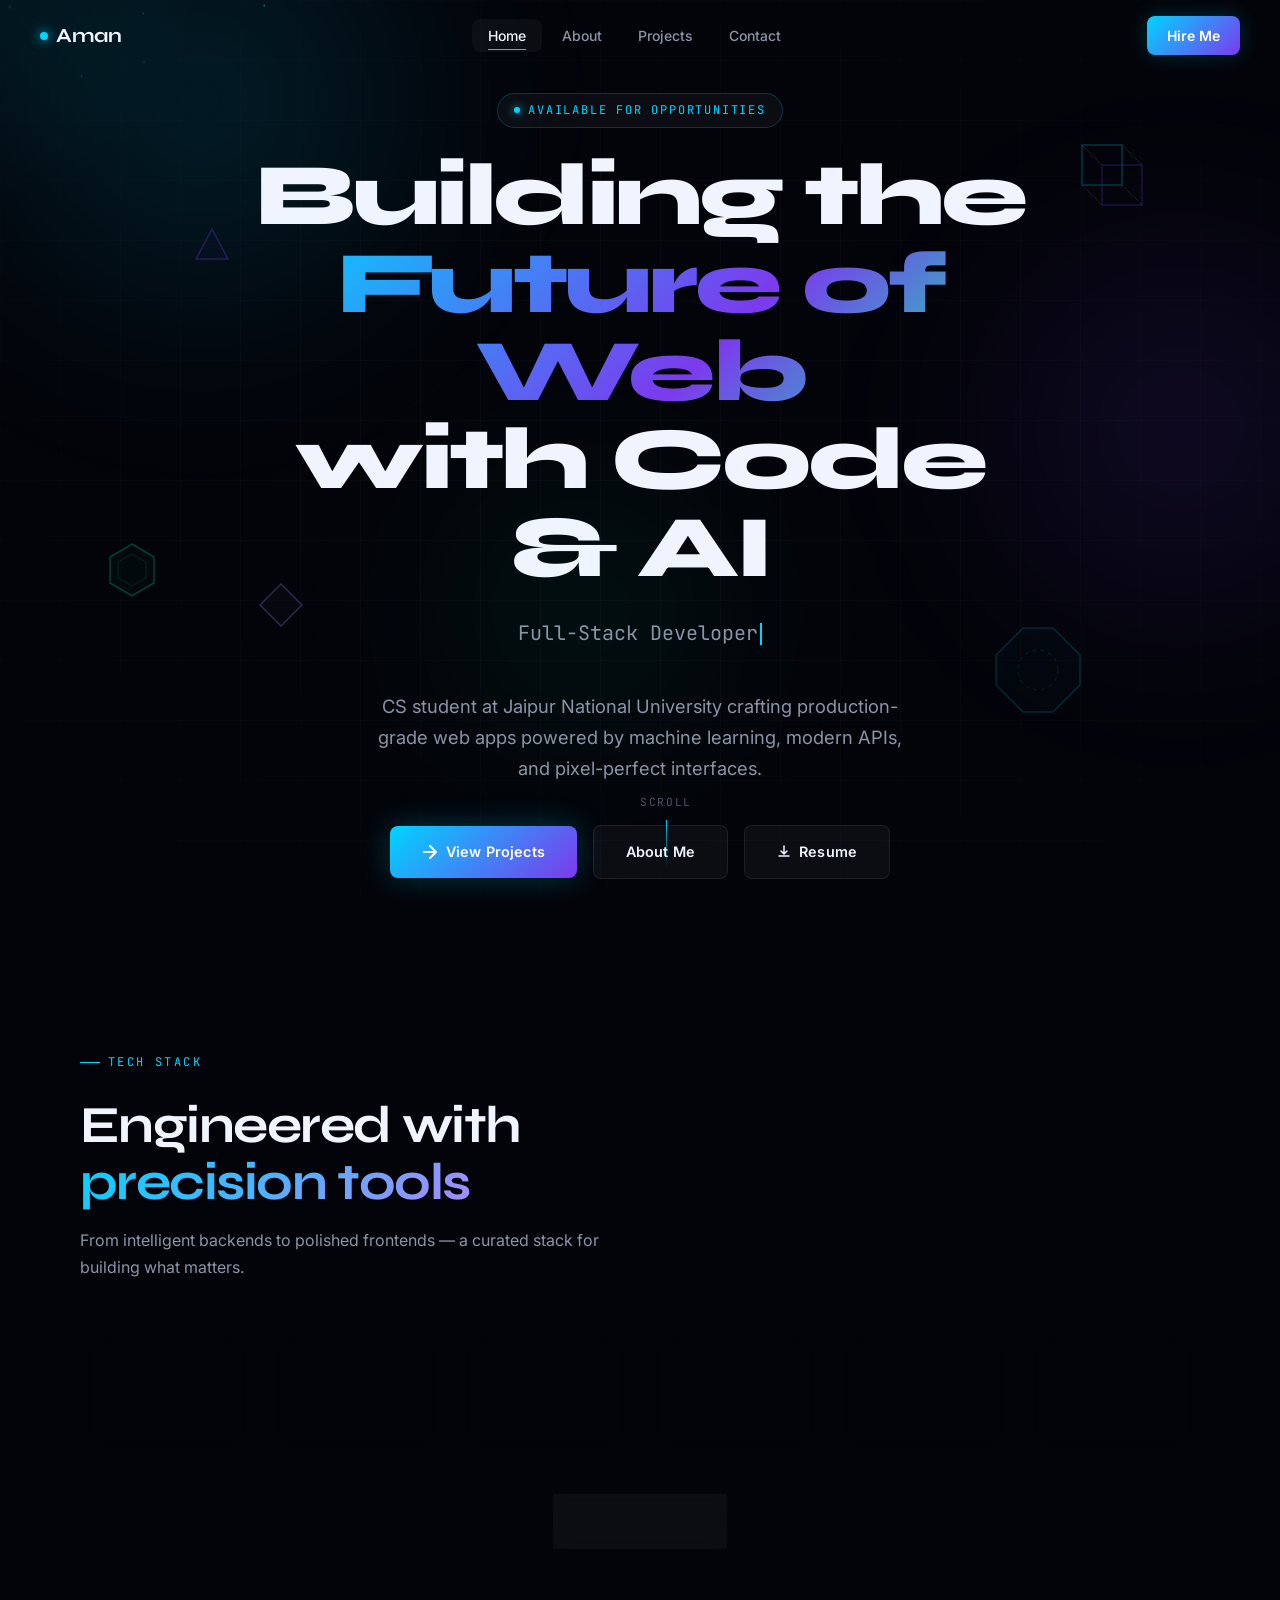
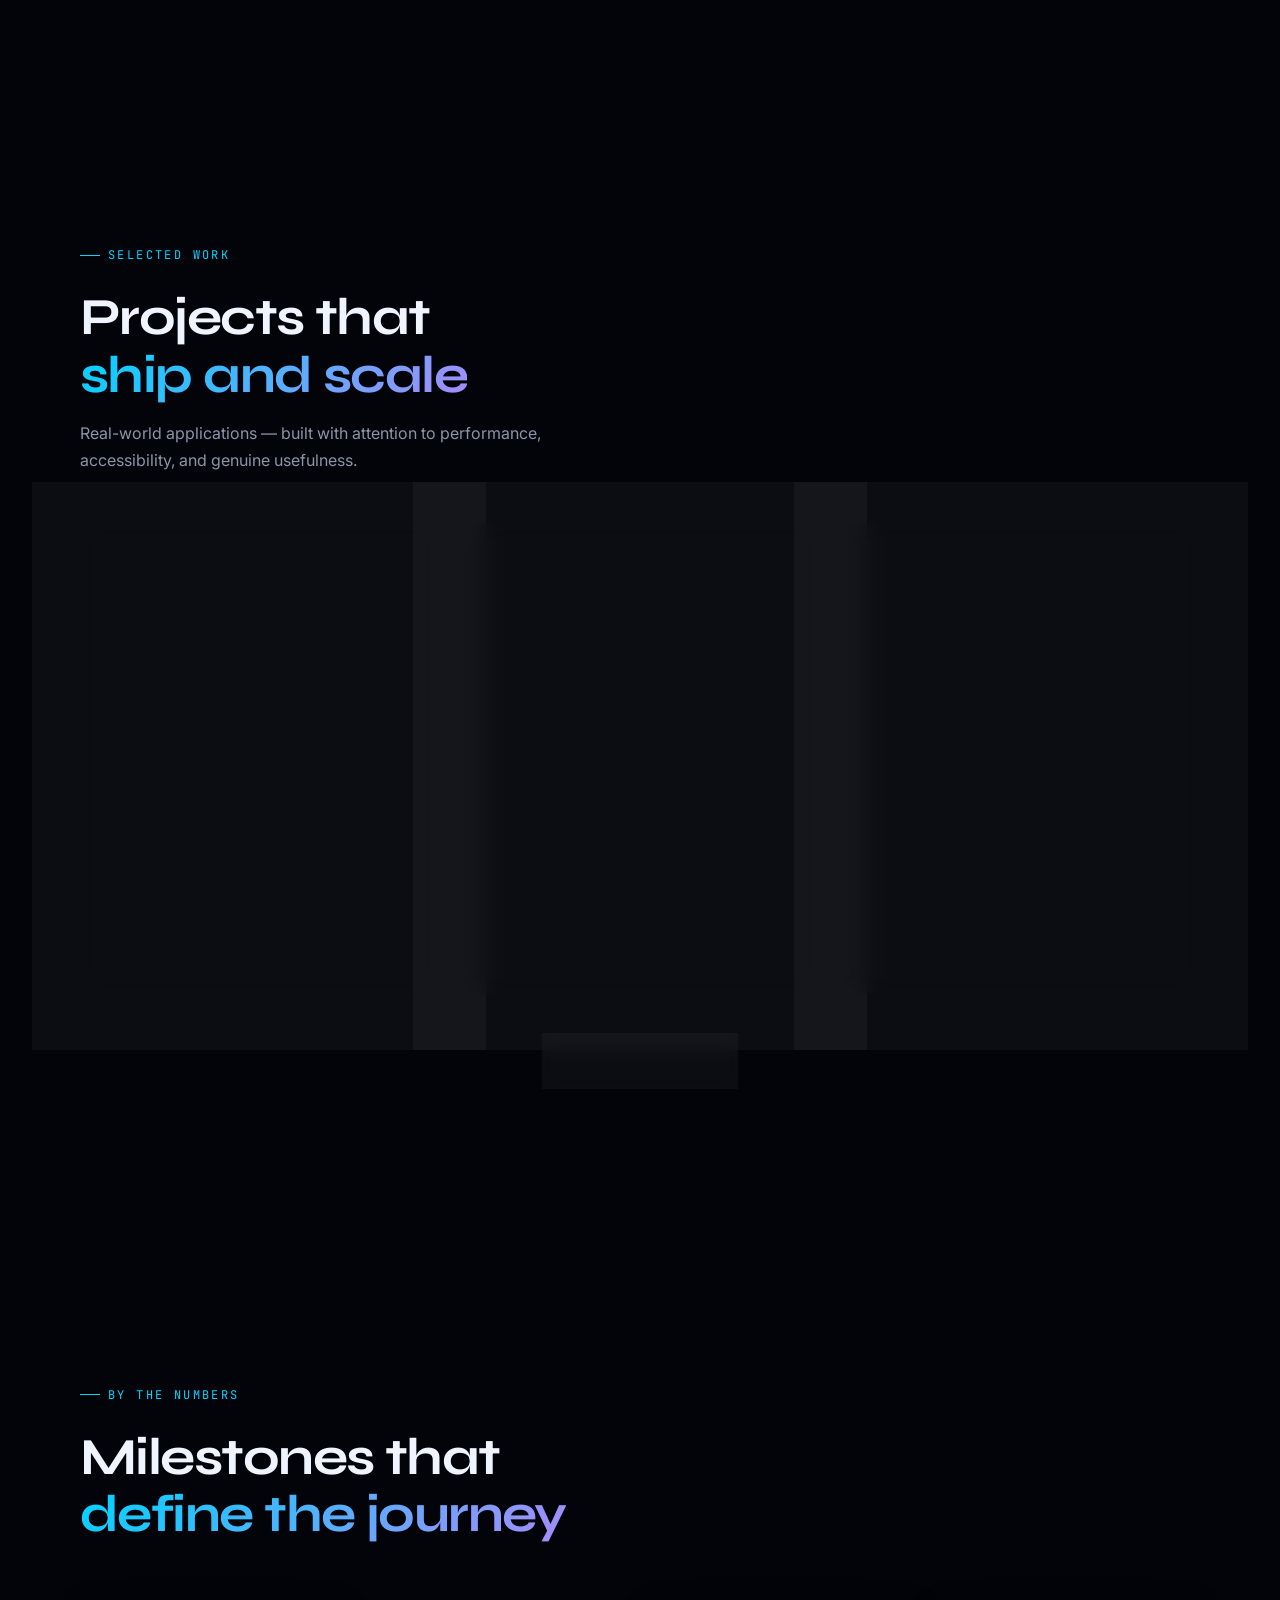
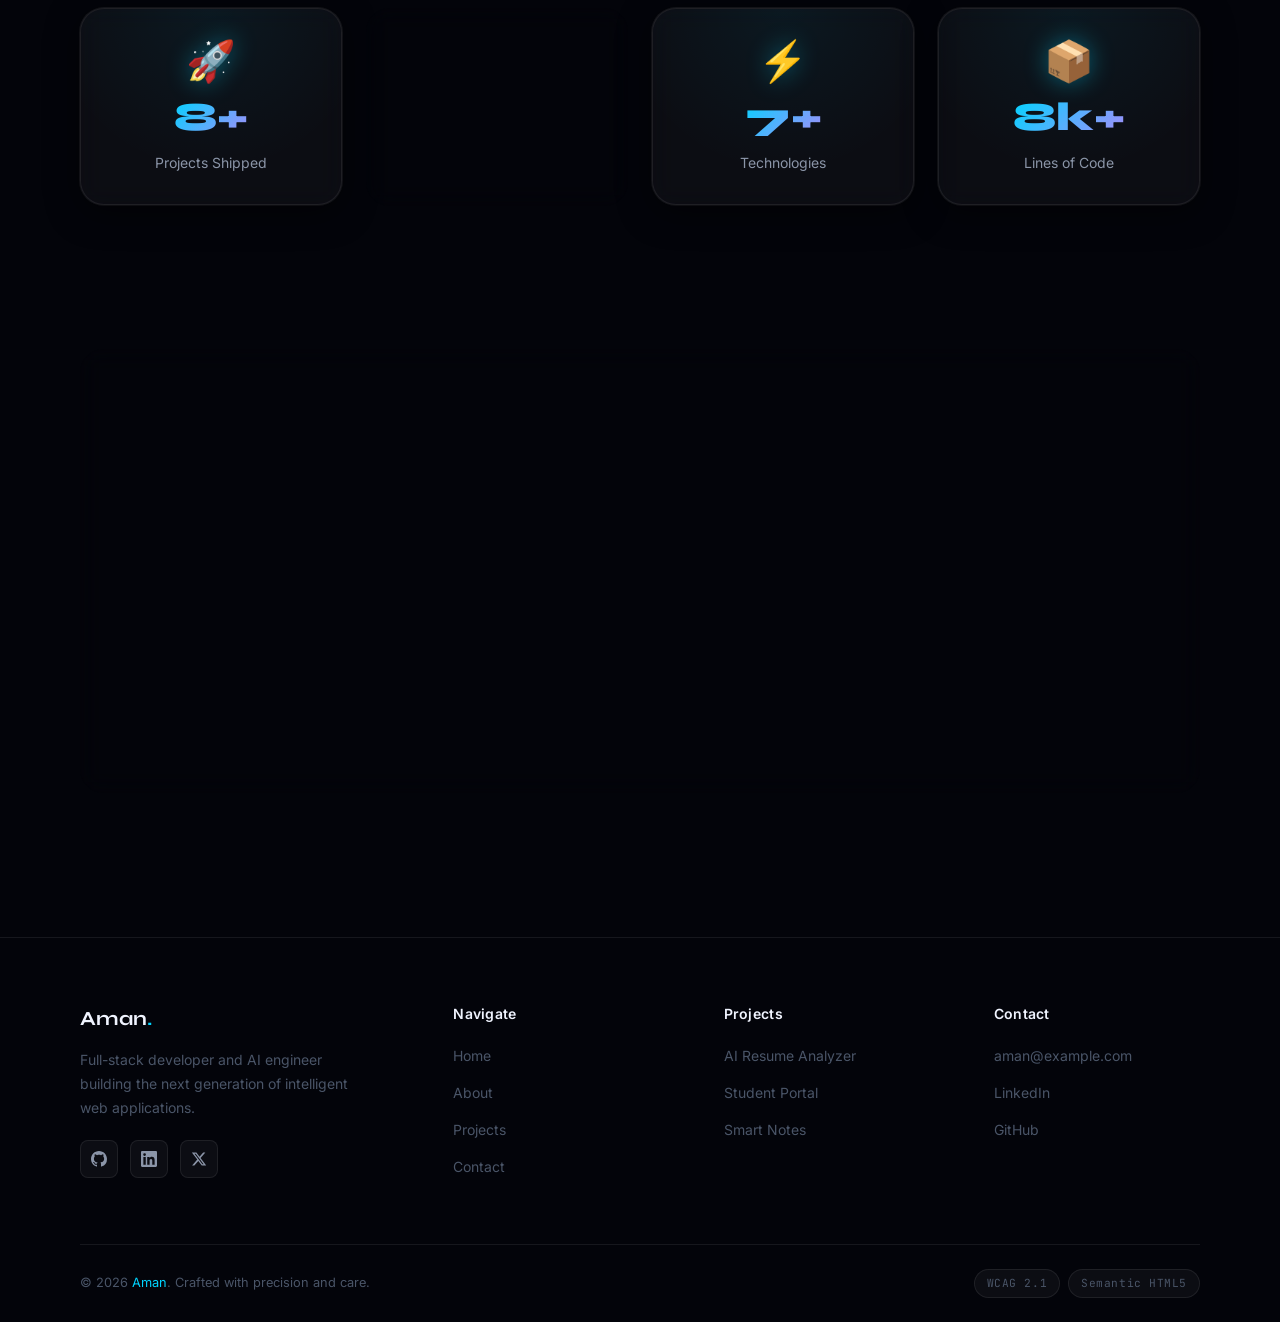
==== index.html @ 9b7ac9fc "Initial commit" ====
<!DOCTYPE html>
<html lang="en">
<head>
  <meta charset="UTF-8" />
  <meta name="viewport" content="width=device-width, initial-scale=1.0" />
  <meta http-equiv="X-UA-Compatible" content="IE=edge" />

  <!-- Primary Meta -->
  <title>Aman — Full-Stack Developer & AI Engineer</title>
  <meta name="description" content="Aman is a full-stack developer and AI engineer building intelligent, production-ready web applications. Explore projects, skills, and experience." />
  <meta name="author" content="Aman" />
  <meta name="robots" content="index, follow" />
  <meta name="theme-color" content="#03040a" />

  <!-- Open Graph -->
  <meta property="og:type" content="website" />
  <meta property="og:url" content="https://aman.dev/" />
  <meta property="og:title" content="Aman — Full-Stack Developer & AI Engineer" />
  <meta property="og:description" content="Building intelligent, production-ready web applications at the intersection of design and engineering." />
  <meta property="og:image" content="https://aman.dev/og-image.png" />

  <!-- Twitter Card -->
  <meta name="twitter:card" content="summary_large_image" />
  <meta name="twitter:site" content="@aman_dev" />
  <meta name="twitter:title" content="Aman — Full-Stack Developer & AI Engineer" />
  <meta name="twitter:description" content="Building intelligent, production-ready web applications." />
  <meta name="twitter:image" content="https://aman.dev/og-image.png" />

  <!-- Canonical -->
  <link rel="canonical" href="https://aman.dev/" />

  <!-- Structured Data -->
  <script type="application/ld+json">
  {
    "@context": "https://schema.org",
    "@type": "Person",
    "name": "Aman",
    "url": "https://aman.dev",
    "jobTitle": "Full-Stack Developer & AI Engineer",
    "alumniOf": {
      "@type": "EducationalOrganization",
      "name": "Jaipur National University"
    },
    "knowsAbout": ["Python", "JavaScript", "React", "Flask", "Machine Learning", "AI"],
    "sameAs": [
      "https://github.com/aman",
      "https://linkedin.com/in/aman"
    ]
  }
  </script>

  <!-- Fonts -->
  <link rel="preconnect" href="https://fonts.googleapis.com" />
  <link rel="preconnect" href="https://fonts.gstatic.com" crossorigin />
  <link href="https://fonts.googleapis.com/css2?family=Syne:wght@400;700;800&family=Inter:wght@400;500;600;700&family=JetBrains+Mono:wght@400;500&display=swap" rel="stylesheet" />

  <link rel="stylesheet" href="style.css" />
</head>
<body>

  <!-- Skip Navigation -->
  <a href="#main-content" class="skip-nav">Skip to main content</a>

  <!-- Loading Screen -->
  <div id="loading-screen" role="status" aria-label="Loading portfolio">
    <div class="loader-ring" aria-hidden="true"></div>
    <p class="loader-text">Initializing</p>
  </div>

  <!-- Cursor Glow -->
  <div id="cursor-glow" aria-hidden="true"></div>

  <!-- Aurora Background -->
  <div class="aurora-bg" aria-hidden="true">
    <div class="aurora-orb aurora-orb-1"></div>
    <div class="aurora-orb aurora-orb-2"></div>
    <div class="aurora-orb aurora-orb-3"></div>
  </div>
  <div class="grid-overlay" aria-hidden="true"></div>

  <!-- Navigation -->
  <header role="banner">
    <nav class="nav" aria-label="Primary navigation">
      <a href="index.html" class="nav-brand" aria-label="Aman — Home">
        <span class="nav-brand-dot" aria-hidden="true"></span>
        Aman
      </a>

      <!-- Desktop Links -->
      <ul class="nav-links" role="list">
        <li><a href="index.html" class="nav-link" aria-current="page">Home</a></li>
        <li><a href="about.html" class="nav-link">About</a></li>
        <li><a href="projects.html" class="nav-link">Projects</a></li>
        <li><a href="contact.html" class="nav-link">Contact</a></li>
      </ul>

      <a href="contact.html" class="nav-cta" aria-label="Hire Aman — open contact page">Hire Me</a>

      <!-- Mobile Toggle -->
      <button class="nav-toggle" aria-expanded="false" aria-controls="mobile-nav" aria-label="Toggle mobile menu">
        <span class="nav-toggle-bar" aria-hidden="true"></span>
        <span class="nav-toggle-bar" aria-hidden="true"></span>
        <span class="nav-toggle-bar" aria-hidden="true"></span>
      </button>
    </nav>

    <!-- Mobile Nav Overlay -->
    <nav class="nav-mobile" id="mobile-nav" aria-label="Mobile navigation">
      <ul role="list">
        <li><a href="index.html" class="nav-link" aria-current="page">Home</a></li>
        <li><a href="about.html" class="nav-link">About</a></li>
        <li><a href="projects.html" class="nav-link">Projects</a></li>
        <li><a href="contact.html" class="nav-link">Contact</a></li>
      </ul>
      <a href="contact.html" class="btn btn-primary" style="margin-top:1.5rem;">Hire Me</a>
    </nav>
  </header>

  <main id="main-content">

    <!-- ══ HERO ═══════════════════════════════════ -->
    <section class="hero" aria-label="Hero introduction">
      <canvas id="hero-canvas" class="hero-canvas" aria-hidden="true"></canvas>

      <!-- Floating 3D Shapes -->
      <div class="floating-shapes" aria-hidden="true">
        <!-- Cube wireframe -->
        <div class="shape shape-1">
          <svg viewBox="0 0 80 80" fill="none" xmlns="http://www.w3.org/2000/svg">
            <rect x="10" y="10" width="40" height="40" stroke="rgba(0,212,255,0.4)" stroke-width="1.5" fill="none"/>
            <rect x="30" y="30" width="40" height="40" stroke="rgba(124,58,237,0.4)" stroke-width="1.5" fill="none"/>
            <line x1="10" y1="10" x2="30" y2="30" stroke="rgba(0,212,255,0.25)" stroke-width="1"/>
            <line x1="50" y1="10" x2="70" y2="30" stroke="rgba(0,212,255,0.25)" stroke-width="1"/>
            <line x1="10" y1="50" x2="30" y2="70" stroke="rgba(0,212,255,0.25)" stroke-width="1"/>
            <line x1="50" y1="50" x2="70" y2="70" stroke="rgba(0,212,255,0.25)" stroke-width="1"/>
          </svg>
        </div>
        <!-- Hexagon -->
        <div class="shape shape-2">
          <svg viewBox="0 0 60 60" fill="none" xmlns="http://www.w3.org/2000/svg">
            <polygon points="30,4 52,17 52,43 30,56 8,43 8,17" stroke="rgba(6,255,165,0.4)" stroke-width="1.5" fill="rgba(6,255,165,0.04)"/>
            <polygon points="30,14 44,22 44,38 30,46 16,38 16,22" stroke="rgba(6,255,165,0.2)" stroke-width="1" fill="none"/>
          </svg>
        </div>
        <!-- Triangle -->
        <div class="shape shape-3">
          <svg viewBox="0 0 40 40" fill="none" xmlns="http://www.w3.org/2000/svg">
            <polygon points="20,4 36,34 4,34" stroke="rgba(124,58,237,0.5)" stroke-width="1.5" fill="rgba(124,58,237,0.05)"/>
          </svg>
        </div>
        <!-- Octagon -->
        <div class="shape shape-4">
          <svg viewBox="0 0 100 100" fill="none" xmlns="http://www.w3.org/2000/svg">
            <polygon points="35,8 65,8 92,35 92,65 65,92 35,92 8,65 8,35" stroke="rgba(0,212,255,0.3)" stroke-width="1.5" fill="rgba(0,212,255,0.03)"/>
            <circle cx="50" cy="50" r="20" stroke="rgba(0,212,255,0.2)" stroke-width="1" fill="none" stroke-dasharray="4 4"/>
          </svg>
        </div>
        <!-- Diamond -->
        <div class="shape shape-5">
          <svg viewBox="0 0 50 50" fill="none" xmlns="http://www.w3.org/2000/svg">
            <polygon points="25,4 46,25 25,46 4,25" stroke="rgba(167,139,250,0.45)" stroke-width="1.5" fill="rgba(167,139,250,0.05)"/>
          </svg>
        </div>
      </div>

      <div class="hero-content">
        <!-- Badge -->
        <div class="hero-badge" role="text">
          <span class="hero-badge-dot" aria-hidden="true"></span>
          Available for opportunities
        </div>

        <!-- Main Heading -->
        <h1 class="hero-heading">
          <span class="hero-heading-line">Building the</span>
          <span class="hero-heading-line accent">Future of Web</span>
          <span class="hero-heading-line">with Code & AI</span>
        </h1>

        <!-- Typewriter -->
        <p class="hero-typewriter" aria-live="polite" aria-atomic="true">
          <span id="typewriter"
            data-phrases="Full-Stack Developer|AI Engineer|Python Specialist|Flask & React Builder|ML Enthusiast"
            aria-label="Full-Stack Developer">Full-Stack Developer</span><span class="typewriter-cursor" aria-hidden="true"></span>
        </p>

        <!-- Subtext -->
        <p class="hero-subtext">
          CS student at Jaipur National University crafting production-grade web apps
          powered by machine learning, modern APIs, and pixel-perfect interfaces.
        </p>

        <!-- CTAs -->
        <div class="hero-actions">
          <a href="projects.html" class="btn btn-primary" aria-label="View my projects">
            <svg width="16" height="16" viewBox="0 0 16 16" fill="none" aria-hidden="true">
              <path d="M2 8h12M8 2l6 6-6 6" stroke="currentColor" stroke-width="2" stroke-linecap="round" stroke-linejoin="round"/>
            </svg>
            View Projects
          </a>
          <a href="about.html" class="btn btn-ghost" aria-label="Learn more about me">About Me</a>
          <a href="#" class="btn btn-ghost" aria-label="Download resume PDF" download>
            <svg width="14" height="14" viewBox="0 0 14 14" fill="none" aria-hidden="true">
              <path d="M7 1v8M4 6l3 3 3-3M2 11h10" stroke="currentColor" stroke-width="1.5" stroke-linecap="round" stroke-linejoin="round"/>
            </svg>
            Resume
          </a>
        </div>
      </div>

      <!-- Scroll Indicator -->
      <a href="#skills-preview" class="hero-scroll" aria-label="Scroll to explore">
        <span aria-hidden="true">scroll</span>
        <div class="scroll-line" aria-hidden="true"></div>
      </a>
    </section>

    <!-- ══ SKILLS PREVIEW ════════════════════════ -->
    <section class="section" id="skills-preview" aria-labelledby="skills-preview-heading">
      <div class="container">
        <p class="section-label" aria-hidden="true">Tech Stack</p>
        <h2 id="skills-preview-heading" class="section-heading reveal">
          Engineered with<br /><span class="gradient-text">precision tools</span>
        </h2>
        <p class="reveal reveal-delay-1" style="color:var(--text-secondary);max-width:540px;margin:1rem 0 3rem;">
          From intelligent backends to polished frontends — a curated stack for building what matters.
        </p>

        <div class="skills-grid reveal reveal-delay-2">
          <!-- Row of key skills -->
          <article class="skill-card glass-card" aria-label="Python skill">
            <div class="skill-icon" aria-hidden="true">🐍</div>
            <h3 class="skill-name">Python</h3>
            <div class="skill-bar-wrap" role="progressbar" aria-valuenow="92" aria-valuemin="0" aria-valuemax="100" aria-label="Python proficiency 92%">
              <div class="skill-bar" data-level="92" style="width:0%"></div>
            </div>
          </article>
          <article class="skill-card glass-card" aria-label="Flask skill">
            <div class="skill-icon" aria-hidden="true">⚗️</div>
            <h3 class="skill-name">Flask</h3>
            <div class="skill-bar-wrap" role="progressbar" aria-valuenow="88" aria-valuemin="0" aria-valuemax="100" aria-label="Flask proficiency 88%">
              <div class="skill-bar" data-level="88" style="width:0%"></div>
            </div>
          </article>
          <article class="skill-card glass-card" aria-label="JavaScript skill">
            <div class="skill-icon" aria-hidden="true">⚡</div>
            <h3 class="skill-name">JavaScript</h3>
            <div class="skill-bar-wrap" role="progressbar" aria-valuenow="85" aria-valuemin="0" aria-valuemax="100" aria-label="JavaScript proficiency 85%">
              <div class="skill-bar" data-level="85" style="width:0%"></div>
            </div>
          </article>
          <article class="skill-card glass-card" aria-label="React skill">
            <div class="skill-icon" aria-hidden="true">⚛️</div>
            <h3 class="skill-name">React</h3>
            <div class="skill-bar-wrap" role="progressbar" aria-valuenow="80" aria-valuemin="0" aria-valuemax="100" aria-label="React proficiency 80%">
              <div class="skill-bar" data-level="80" style="width:0%"></div>
            </div>
          </article>
          <article class="skill-card glass-card" aria-label="Machine Learning skill">
            <div class="skill-icon" aria-hidden="true">🤖</div>
            <h3 class="skill-name">ML / AI</h3>
            <div class="skill-bar-wrap" role="progressbar" aria-valuenow="78" aria-valuemin="0" aria-valuemax="100" aria-label="Machine Learning proficiency 78%">
              <div class="skill-bar" data-level="78" style="width:0%"></div>
            </div>
          </article>
          <article class="skill-card glass-card" aria-label="SQL / SQLite skill">
            <div class="skill-icon" aria-hidden="true">🗄️</div>
            <h3 class="skill-name">SQL</h3>
            <div class="skill-bar-wrap" role="progressbar" aria-valuenow="82" aria-valuemin="0" aria-valuemax="100" aria-label="SQL proficiency 82%">
              <div class="skill-bar" data-level="82" style="width:0%"></div>
            </div>
          </article>
        </div>

        <div style="text-align:center;margin-top:2.5rem;" class="reveal reveal-delay-3">
          <a href="about.html#skills" class="btn btn-ghost" aria-label="See all skills on about page">See all skills →</a>
        </div>
      </div>
    </section>

    <!-- ══ FEATURED PROJECTS ══════════════════════ -->
    <section class="section" id="featured-projects" aria-labelledby="featured-heading">
      <div class="container">
        <p class="section-label" aria-hidden="true">Selected Work</p>
        <h2 id="featured-heading" class="section-heading reveal">
          Projects that<br /><span class="gradient-text">ship and scale</span>
        </h2>
        <p class="reveal reveal-delay-1" style="color:var(--text-secondary);max-width:540px;margin:1rem 0 3rem;">
          Real-world applications — built with attention to performance, accessibility, and genuine usefulness.
        </p>

        <div class="projects-grid">
          <!-- Project 1 -->
          <article class="project-card glass-card reveal reveal-delay-1" data-tilt data-category="ai" aria-label="AI Resume Analyzer project">
            <div class="project-card-visual">
              <div class="project-card-pattern" style="background-image:radial-gradient(rgba(0,212,255,0.2) 1px,transparent 1px);background-size:24px 24px;"></div>
              <div class="project-emoji" aria-hidden="true">📄</div>
              <div class="project-overlay" aria-hidden="true">
                <a href="projects.html" class="project-overlay-btn primary" tabindex="-1">View Details</a>
                <a href="#" class="project-overlay-btn" tabindex="-1">GitHub</a>
              </div>
            </div>
            <div class="project-body">
              <div class="project-tags" aria-label="Technologies used">
                <span class="project-tag">Flask</span>
                <span class="project-tag">NLP</span>
                <span class="project-tag">Python</span>
                <span class="project-tag">Gemini API</span>
              </div>
              <h3 class="project-title">AI Resume Analyzer</h3>
              <p class="project-desc">Full-stack web app using TF-IDF cosine similarity and skill extraction to match resumes against job descriptions. Integrated Google Gemini API for intelligent feedback.</p>
              <div class="project-footer">
                <span class="project-status">
                  <span class="project-status-dot" aria-hidden="true"></span>
                  Live
                </span>
                <div class="project-links">
                  <a href="#" class="project-icon-btn" aria-label="View AI Resume Analyzer on GitHub">
                    <svg width="14" height="14" viewBox="0 0 24 24" fill="currentColor" aria-hidden="true"><path d="M12 0C5.37 0 0 5.37 0 12c0 5.31 3.435 9.795 8.205 11.385.6.105.825-.255.825-.57 0-.285-.015-1.23-.015-2.235-3.015.555-3.795-.735-4.035-1.41-.135-.345-.72-1.41-1.23-1.695-.42-.225-1.02-.78-.015-.795.945-.015 1.62.87 1.845 1.23 1.08 1.815 2.805 1.305 3.495.99.105-.78.42-1.305.765-1.605-2.67-.3-5.46-1.335-5.46-5.925 0-1.305.465-2.385 1.23-3.225-.12-.3-.54-1.53.12-3.18 0 0 1.005-.315 3.3 1.23.96-.27 1.98-.405 3-.405s2.04.135 3 .405c2.295-1.56 3.3-1.23 3.3-1.23.66 1.65.24 2.88.12 3.18.765.84 1.23 1.905 1.23 3.225 0 4.605-2.805 5.625-5.475 5.925.435.375.81 1.095.81 2.22 0 1.605-.015 2.895-.015 3.3 0 .315.225.69.825.57A12.02 12.02 0 0024 12c0-6.63-5.37-12-12-12z"/></svg>
                  </a>
                  <a href="#" class="project-icon-btn" aria-label="View live demo of AI Resume Analyzer">
                    <svg width="14" height="14" viewBox="0 0 24 24" fill="none" stroke="currentColor" stroke-width="2" aria-hidden="true"><path d="M18 13v6a2 2 0 01-2 2H5a2 2 0 01-2-2V8a2 2 0 012-2h6M15 3h6v6M10 14L21 3" stroke-linecap="round" stroke-linejoin="round"/></svg>
                  </a>
                </div>
              </div>
            </div>
          </article>

          <!-- Project 2 -->
          <article class="project-card glass-card reveal reveal-delay-2" data-tilt data-category="web" aria-label="Student Portal project">
            <div class="project-card-visual">
              <div class="project-card-pattern" style="background-image:linear-gradient(rgba(124,58,237,0.15) 1px,transparent 1px),linear-gradient(90deg,rgba(124,58,237,0.15) 1px,transparent 1px);background-size:30px 30px;"></div>
              <div class="project-emoji" aria-hidden="true">🎓</div>
              <div class="project-overlay" aria-hidden="true">
                <a href="projects.html" class="project-overlay-btn primary" tabindex="-1">View Details</a>
                <a href="#" class="project-overlay-btn" tabindex="-1">GitHub</a>
              </div>
            </div>
            <div class="project-body">
              <div class="project-tags" aria-label="Technologies used">
                <span class="project-tag">Python</span>
                <span class="project-tag">SQLite</span>
                <span class="project-tag">HTML/CSS</span>
                <span class="project-tag">Flask</span>
              </div>
              <h3 class="project-title">Student Management Portal</h3>
              <p class="project-desc">A full-featured academic portal with authentication, grade tracking, course enrollment, and an admin dashboard — built with Flask and SQLite.</p>
              <div class="project-footer">
                <span class="project-status">
                  <span class="project-status-dot" aria-hidden="true"></span>
                  Live
                </span>
                <div class="project-links">
                  <a href="#" class="project-icon-btn" aria-label="View Student Portal on GitHub">
                    <svg width="14" height="14" viewBox="0 0 24 24" fill="currentColor" aria-hidden="true"><path d="M12 0C5.37 0 0 5.37 0 12c0 5.31 3.435 9.795 8.205 11.385.6.105.825-.255.825-.57 0-.285-.015-1.23-.015-2.235-3.015.555-3.795-.735-4.035-1.41-.135-.345-.72-1.41-1.23-1.695-.42-.225-1.02-.78-.015-.795.945-.015 1.62.87 1.845 1.23 1.08 1.815 2.805 1.305 3.495.99.105-.78.42-1.305.765-1.605-2.67-.3-5.46-1.335-5.46-5.925 0-1.305.465-2.385 1.23-3.225-.12-.3-.54-1.53.12-3.18 0 0 1.005-.315 3.3 1.23.96-.27 1.98-.405 3-.405s2.04.135 3 .405c2.295-1.56 3.3-1.23 3.3-1.23.66 1.65.24 2.88.12 3.18.765.84 1.23 1.905 1.23 3.225 0 4.605-2.805 5.625-5.475 5.925.435.375.81 1.095.81 2.22 0 1.605-.015 2.895-.015 3.3 0 .315.225.69.825.57A12.02 12.02 0 0024 12c0-6.63-5.37-12-12-12z"/></svg>
                  </a>
                  <a href="#" class="project-icon-btn" aria-label="View live demo of Student Portal">
                    <svg width="14" height="14" viewBox="0 0 24 24" fill="none" stroke="currentColor" stroke-width="2" aria-hidden="true"><path d="M18 13v6a2 2 0 01-2 2H5a2 2 0 01-2-2V8a2 2 0 012-2h6M15 3h6v6M10 14L21 3" stroke-linecap="round" stroke-linejoin="round"/></svg>
                  </a>
                </div>
              </div>
            </div>
          </article>

          <!-- Project 3 -->
          <article class="project-card glass-card reveal reveal-delay-3" data-tilt data-category="ai" aria-label="Smart Notes App project">
            <div class="project-card-visual">
              <div class="project-card-pattern" style="background-image:radial-gradient(rgba(6,255,165,0.15) 2px,transparent 2px);background-size:32px 32px;"></div>
              <div class="project-emoji" aria-hidden="true">🧠</div>
              <div class="project-overlay" aria-hidden="true">
                <a href="projects.html" class="project-overlay-btn primary" tabindex="-1">View Details</a>
                <a href="#" class="project-overlay-btn" tabindex="-1">GitHub</a>
              </div>
            </div>
            <div class="project-body">
              <div class="project-tags" aria-label="Technologies used">
                <span class="project-tag">JavaScript</span>
                <span class="project-tag">NLP</span>
                <span class="project-tag">LocalStorage</span>
              </div>
              <h3 class="project-title">Smart Notes — AI Summarizer</h3>
              <p class="project-desc">A browser-based note-taking app that auto-generates summaries and keyword tags using NLP techniques — no backend required, runs entirely client-side.</p>
              <div class="project-footer">
                <span class="project-status">
                  <span class="project-status-dot" aria-hidden="true"></span>
                  Live
                </span>
                <div class="project-links">
                  <a href="#" class="project-icon-btn" aria-label="View Smart Notes on GitHub">
                    <svg width="14" height="14" viewBox="0 0 24 24" fill="currentColor" aria-hidden="true"><path d="M12 0C5.37 0 0 5.37 0 12c0 5.31 3.435 9.795 8.205 11.385.6.105.825-.255.825-.57 0-.285-.015-1.23-.015-2.235-3.015.555-3.795-.735-4.035-1.41-.135-.345-.72-1.41-1.23-1.695-.42-.225-1.02-.78-.015-.795.945-.015 1.62.87 1.845 1.23 1.08 1.815 2.805 1.305 3.495.99.105-.78.42-1.305.765-1.605-2.67-.3-5.46-1.335-5.46-5.925 0-1.305.465-2.385 1.23-3.225-.12-.3-.54-1.53.12-3.18 0 0 1.005-.315 3.3 1.23.96-.27 1.98-.405 3-.405s2.04.135 3 .405c2.295-1.56 3.3-1.23 3.3-1.23.66 1.65.24 2.88.12 3.18.765.84 1.23 1.905 1.23 3.225 0 4.605-2.805 5.625-5.475 5.925.435.375.81 1.095.81 2.22 0 1.605-.015 2.895-.015 3.3 0 .315.225.69.825.57A12.02 12.02 0 0024 12c0-6.63-5.37-12-12-12z"/></svg>
                  </a>
                  <a href="#" class="project-icon-btn" aria-label="View live demo of Smart Notes">
                    <svg width="14" height="14" viewBox="0 0 24 24" fill="none" stroke="currentColor" stroke-width="2" aria-hidden="true"><path d="M18 13v6a2 2 0 01-2 2H5a2 2 0 01-2-2V8a2 2 0 012-2h6M15 3h6v6M10 14L21 3" stroke-linecap="round" stroke-linejoin="round"/></svg>
                  </a>
                </div>
              </div>
            </div>
          </article>
        </div>

        <div style="text-align:center;margin-top:2.5rem;" class="reveal">
          <a href="projects.html" class="btn btn-ghost">See all projects →</a>
        </div>
      </div>
    </section>

    <!-- ══ ACHIEVEMENTS ═══════════════════════════ -->
    <section class="section" id="achievements" aria-labelledby="achievements-heading">
      <div class="container">
        <p class="section-label" aria-hidden="true">By the numbers</p>
        <h2 id="achievements-heading" class="section-heading reveal">
          Milestones that<br /><span class="gradient-text">define the journey</span>
        </h2>

        <div class="achievements-grid">
          <article class="achievement-card glass-card reveal reveal-delay-1" aria-label="10+ projects completed">
            <div class="achievement-icon" aria-hidden="true">🚀</div>
            <div class="achievement-counter" data-target="10" data-suffix="+" aria-live="polite">0+</div>
            <p class="achievement-label">Projects Shipped</p>
          </article>
          <article class="achievement-card glass-card reveal reveal-delay-2" aria-label="3 plus years of coding experience">
            <div class="achievement-icon" aria-hidden="true">💻</div>
            <div class="achievement-counter" data-target="3" data-suffix="+" aria-live="polite">0+</div>
            <p class="achievement-label">Years Coding</p>
          </article>
          <article class="achievement-card glass-card reveal reveal-delay-3" aria-label="8 plus technologies mastered">
            <div class="achievement-icon" aria-hidden="true">⚡</div>
            <div class="achievement-counter" data-target="8" data-suffix="+" aria-live="polite">0+</div>
            <p class="achievement-label">Technologies</p>
          </article>
          <article class="achievement-card glass-card reveal reveal-delay-4" aria-label="1000 plus lines of code written">
            <div class="achievement-icon" aria-hidden="true">📦</div>
            <div class="achievement-counter" data-target="10" data-suffix="k+" aria-live="polite">0k+</div>
            <p class="achievement-label">Lines of Code</p>
          </article>
        </div>
      </div>
    </section>

    <!-- ══ CTA BAND ═══════════════════════════════ -->
    <section class="section" aria-label="Call to action — contact invitation" style="padding-top:0;">
      <div class="container">
        <div class="glass-card reveal" style="padding:3rem;text-align:center;background:linear-gradient(135deg,rgba(0,212,255,0.06),rgba(124,58,237,0.06));border-color:rgba(0,212,255,0.15);position:relative;overflow:hidden;">
          <div aria-hidden="true" style="position:absolute;inset:0;background:radial-gradient(ellipse 60% 60% at 50% 0%,rgba(0,212,255,0.08),transparent);pointer-events:none;"></div>
          <p style="font-family:var(--font-mono);font-size:0.75rem;letter-spacing:0.2em;text-transform:uppercase;color:var(--cyan);margin-bottom:1rem;">Open to work</p>
          <h2 style="font-family:var(--font-display);font-size:clamp(1.75rem,4vw,2.75rem);font-weight:800;letter-spacing:-0.03em;margin-bottom:1rem;">Got a project in mind?<br /><span class="gradient-text">Let's build it together.</span></h2>
          <p style="color:var(--text-secondary);max-width:480px;margin:0 auto 2rem;font-size:1.05rem;">Whether it's a startup MVP, an AI-powered tool, or a full-stack platform — I'm ready to ship.</p>
          <a href="contact.html" class="btn btn-primary" style="font-size:1rem;">Start a conversation →</a>
        </div>
      </div>
    </section>

  </main>

  <!-- Footer -->
  <footer class="footer" role="contentinfo">
    <div class="container">
      <div class="footer-grid">
        <div>
          <p class="footer-brand-name">Aman<span style="color:var(--cyan)">.</span></p>
          <p class="footer-brand-desc">Full-stack developer and AI engineer building the next generation of intelligent web applications.</p>
          <nav class="footer-social" aria-label="Social media links">
            <a href="#" class="social-btn" aria-label="GitHub profile">
              <svg width="16" height="16" viewBox="0 0 24 24" fill="currentColor" aria-hidden="true"><path d="M12 0C5.37 0 0 5.37 0 12c0 5.31 3.435 9.795 8.205 11.385.6.105.825-.255.825-.57 0-.285-.015-1.23-.015-2.235-3.015.555-3.795-.735-4.035-1.41-.135-.345-.72-1.41-1.23-1.695-.42-.225-1.02-.78-.015-.795.945-.015 1.62.87 1.845 1.23 1.08 1.815 2.805 1.305 3.495.99.105-.78.42-1.305.765-1.605-2.67-.3-5.46-1.335-5.46-5.925 0-1.305.465-2.385 1.23-3.225-.12-.3-.54-1.53.12-3.18 0 0 1.005-.315 3.3 1.23.96-.27 1.98-.405 3-.405s2.04.135 3 .405c2.295-1.56 3.3-1.23 3.3-1.23.66 1.65.24 2.88.12 3.18.765.84 1.23 1.905 1.23 3.225 0 4.605-2.805 5.625-5.475 5.925.435.375.81 1.095.81 2.22 0 1.605-.015 2.895-.015 3.3 0 .315.225.69.825.57A12.02 12.02 0 0024 12c0-6.63-5.37-12-12-12z"/></svg>
            </a>
            <a href="#" class="social-btn" aria-label="LinkedIn profile">
              <svg width="16" height="16" viewBox="0 0 24 24" fill="currentColor" aria-hidden="true"><path d="M20.447 20.452h-3.554v-5.569c0-1.328-.027-3.037-1.852-3.037-1.853 0-2.136 1.445-2.136 2.939v5.667H9.351V9h3.414v1.561h.046c.477-.9 1.637-1.85 3.37-1.85 3.601 0 4.267 2.37 4.267 5.455v6.286zM5.337 7.433a2.062 2.062 0 01-2.063-2.065 2.064 2.064 0 112.063 2.065zm1.782 13.019H3.555V9h3.564v11.452zM22.225 0H1.771C.792 0 0 .774 0 1.729v20.542C0 23.227.792 24 1.771 24h20.451C23.2 24 24 23.227 24 22.271V1.729C24 .774 23.2 0 22.222 0h.003z"/></svg>
            </a>
            <a href="#" class="social-btn" aria-label="Twitter / X profile">
              <svg width="16" height="16" viewBox="0 0 24 24" fill="currentColor" aria-hidden="true"><path d="M18.244 2.25h3.308l-7.227 8.26 8.502 11.24H16.17l-5.214-6.817L4.99 21.75H1.68l7.73-8.835L1.254 2.25H8.08l4.713 6.231zm-1.161 17.52h1.833L7.084 4.126H5.117z"/></svg>
            </a>
          </nav>
        </div>
        <div>
          <p class="footer-col-title">Navigate</p>
          <ul class="footer-links" role="list">
            <li><a href="index.html" class="footer-link">Home</a></li>
            <li><a href="about.html" class="footer-link">About</a></li>
            <li><a href="projects.html" class="footer-link">Projects</a></li>
            <li><a href="contact.html" class="footer-link">Contact</a></li>
          </ul>
        </div>
        <div>
          <p class="footer-col-title">Projects</p>
          <ul class="footer-links" role="list">
            <li><a href="projects.html" class="footer-link">AI Resume Analyzer</a></li>
            <li><a href="projects.html" class="footer-link">Student Portal</a></li>
            <li><a href="projects.html" class="footer-link">Smart Notes</a></li>
          </ul>
        </div>
        <div>
          <p class="footer-col-title">Contact</p>
          <ul class="footer-links" role="list">
            <li><a href="mailto:aman@example.com" class="footer-link">aman@example.com</a></li>
            <li><a href="https://linkedin.com/in/aman" class="footer-link">LinkedIn</a></li>
            <li><a href="https://github.com/aman" class="footer-link">GitHub</a></li>
          </ul>
        </div>
      </div>
      <div class="footer-bottom">
        <p class="footer-copy">© 2026 <span>Aman</span>. Crafted with precision and care.</p>
        <div class="footer-badges" aria-label="Site attributes">
          <span class="footer-badge">WCAG 2.1</span>
          <span class="footer-badge">Semantic HTML5</span>
        </div>
      </div>
    </div>
  </footer>

  <script src="script.js"></script>
</body>
</html>
---- style.css ----
/* ============================================
   AMAN PORTFOLIO — DESIGN SYSTEM
   Theme: Void-Glass — Deep space meets precision engineering
   ============================================ */

/* ── TOKENS ───────────────────────────────── */
:root {
  /* Palette */
  --void:        #03040a;
  --void-2:      #080b14;
  --void-3:      #0d1120;
  --glass:       rgba(255,255,255,0.04);
  --glass-border:rgba(255,255,255,0.08);
  --glass-hover: rgba(255,255,255,0.07);

  /* Neon accents */
  --cyan:        #00d4ff;
  --violet:      #7c3aed;
  --violet-light:#a78bfa;
  --aurora-a:    #00d4ff;
  --aurora-b:    #7c3aed;
  --aurora-c:    #06ffa5;

  /* Text */
  --text-primary:  #f0f4ff;
  --text-secondary:#8b95a8;
  --text-muted:    #4a5568;

  /* Type scale */
  --font-display: 'Syne', sans-serif;
  --font-body:    'Inter', sans-serif;
  --font-mono:    'JetBrains Mono', monospace;

  /* Spacing */
  --space-xs: 0.5rem;
  --space-sm: 1rem;
  --space-md: 1.5rem;
  --space-lg: 2.5rem;
  --space-xl: 4rem;
  --space-2xl:6rem;
  --space-3xl:9rem;

  /* Layout */
  --max-w: 1200px;
  --radius-sm: 8px;
  --radius-md: 16px;
  --radius-lg: 24px;
  --radius-xl: 32px;

  /* Glow */
  --glow-cyan:   0 0 40px rgba(0,212,255,0.25);
  --glow-violet: 0 0 40px rgba(124,58,237,0.25);
  --glow-card:   0 8px 32px rgba(0,0,0,0.5), 0 0 0 1px var(--glass-border);

  /* Transitions */
  --ease-out-quint: cubic-bezier(0.22, 1, 0.36, 1);
  --ease-spring:    cubic-bezier(0.34, 1.56, 0.64, 1);
}

/* ── RESET ────────────────────────────────── */
*, *::before, *::after { box-sizing: border-box; margin: 0; padding: 0; }
html { scroll-behavior: smooth; -webkit-font-smoothing: antialiased; }
body {
  background: var(--void);
  color: var(--text-primary);
  font-family: var(--font-body);
  font-size: 1rem;
  line-height: 1.7;
  overflow-x: hidden;
}
img, video, svg { max-width: 100%; display: block; }
a { color: inherit; text-decoration: none; }
ul, ol { list-style: none; }
button { border: none; background: none; cursor: pointer; font: inherit; }

/* ── ACCESSIBILITY ────────────────────────── */
.skip-nav {
  position: fixed;
  top: -100%;
  left: var(--space-sm);
  z-index: 9999;
  padding: 0.75rem 1.5rem;
  background: var(--cyan);
  color: var(--void);
  font-weight: 700;
  border-radius: var(--radius-sm);
  transition: top 0.2s;
  font-family: var(--font-body);
}
.skip-nav:focus { top: var(--space-sm); }

:focus-visible {
  outline: 2px solid var(--cyan);
  outline-offset: 3px;
  border-radius: 4px;
}
.sr-only {
  position: absolute;
  width: 1px; height: 1px;
  padding: 0; margin: -1px;
  overflow: hidden; clip: rect(0,0,0,0);
  white-space: nowrap; border: 0;
}

/* ── SCROLLBAR ────────────────────────────── */
::-webkit-scrollbar { width: 6px; }
::-webkit-scrollbar-track { background: var(--void); }
::-webkit-scrollbar-thumb {
  background: linear-gradient(var(--cyan), var(--violet));
  border-radius: 99px;
}

/* ── LOADING SCREEN ──────────────────────── */
#loading-screen {
  position: fixed; inset: 0; z-index: 10000;
  background: var(--void);
  display: flex; align-items: center; justify-content: center;
  flex-direction: column; gap: 1.5rem;
  transition: opacity 0.6s var(--ease-out-quint), visibility 0.6s;
}
#loading-screen.hidden { opacity: 0; visibility: hidden; pointer-events: none; }
.loader-ring {
  width: 56px; height: 56px;
  border: 2px solid var(--glass-border);
  border-top-color: var(--cyan);
  border-radius: 50%;
  animation: spin 0.9s linear infinite;
}
.loader-text {
  font-family: var(--font-mono);
  font-size: 0.75rem;
  letter-spacing: 0.2em;
  color: var(--text-secondary);
  text-transform: uppercase;
}
@keyframes spin { to { transform: rotate(360deg); } }

/* ── NAV ──────────────────────────────────── */
.nav {
  position: fixed; top: 0; left: 0; right: 0;
  z-index: 1000;
  padding: 0 var(--space-lg);
  height: 72px;
  display: flex; align-items: center; justify-content: space-between;
  transition: background 0.4s, backdrop-filter 0.4s, border-color 0.4s;
  border-bottom: 1px solid transparent;
}
.nav.scrolled {
  background: rgba(3,4,10,0.85);
  backdrop-filter: blur(24px);
  -webkit-backdrop-filter: blur(24px);
  border-color: var(--glass-border);
}
.nav-brand {
  font-family: var(--font-display);
  font-size: 1.25rem;
  font-weight: 700;
  letter-spacing: -0.02em;
  display: flex; align-items: center; gap: 0.5rem;
}
.nav-brand-dot {
  width: 8px; height: 8px;
  background: var(--cyan);
  border-radius: 50%;
  box-shadow: 0 0 12px var(--cyan);
  animation: pulse-dot 2s ease-in-out infinite;
}
@keyframes pulse-dot {
  0%,100% { opacity: 1; transform: scale(1); }
  50% { opacity: 0.6; transform: scale(0.8); }
}
.nav-links {
  display: flex; align-items: center; gap: 0.25rem;
}
.nav-link {
  padding: 0.5rem 1rem;
  font-size: 0.875rem;
  font-weight: 500;
  color: var(--text-secondary);
  border-radius: var(--radius-sm);
  transition: color 0.2s, background 0.2s;
  position: relative;
}
.nav-link::after {
  content: '';
  position: absolute; bottom: 2px; left: 50%; right: 50%;
  height: 1px;
  background: var(--cyan);
  transition: left 0.3s var(--ease-out-quint), right 0.3s var(--ease-out-quint);
}
.nav-link:hover, .nav-link[aria-current="page"] {
  color: var(--text-primary);
  background: var(--glass);
}
.nav-link:hover::after, .nav-link[aria-current="page"]::after {
  left: 1rem; right: 1rem;
}
.nav-cta {
  padding: 0.5rem 1.25rem;
  background: linear-gradient(135deg, var(--cyan), var(--violet));
  color: #fff;
  font-size: 0.875rem;
  font-weight: 600;
  border-radius: var(--radius-sm);
  transition: opacity 0.2s, transform 0.2s;
  box-shadow: 0 0 20px rgba(0,212,255,0.2);
}
.nav-cta:hover { opacity: 0.85; transform: translateY(-1px); }

/* Hamburger */
.nav-toggle {
  display: none;
  width: 44px; height: 44px;
  flex-direction: column; align-items: center; justify-content: center; gap: 5px;
  border-radius: var(--radius-sm);
  transition: background 0.2s;
  aria-label: "Toggle menu";
}
.nav-toggle:hover { background: var(--glass); }
.nav-toggle-bar {
  width: 22px; height: 2px;
  background: var(--text-primary);
  border-radius: 99px;
  transition: transform 0.3s, opacity 0.3s;
}
.nav-toggle.open .nav-toggle-bar:nth-child(1) { transform: translateY(7px) rotate(45deg); }
.nav-toggle.open .nav-toggle-bar:nth-child(2) { opacity: 0; }
.nav-toggle.open .nav-toggle-bar:nth-child(3) { transform: translateY(-7px) rotate(-45deg); }

/* ── AURORA BACKGROUND ────────────────────── */
.aurora-bg {
  position: fixed; inset: 0; z-index: 0; pointer-events: none;
  overflow: hidden;
}
.aurora-orb {
  position: absolute;
  border-radius: 50%;
  filter: blur(80px);
  animation: aurora-drift 12s ease-in-out infinite;
  mix-blend-mode: screen;
}
.aurora-orb-1 {
  width: 600px; height: 600px;
  background: radial-gradient(circle, rgba(0,212,255,0.15) 0%, transparent 70%);
  top: -200px; left: -100px;
  animation-delay: 0s;
}
.aurora-orb-2 {
  width: 500px; height: 500px;
  background: radial-gradient(circle, rgba(124,58,237,0.15) 0%, transparent 70%);
  top: 20%; right: -150px;
  animation-delay: -4s;
}
.aurora-orb-3 {
  width: 400px; height: 400px;
  background: radial-gradient(circle, rgba(6,255,165,0.08) 0%, transparent 70%);
  bottom: 10%; left: 30%;
  animation-delay: -8s;
}
@keyframes aurora-drift {
  0%,100% { transform: translate(0, 0) scale(1); }
  33% { transform: translate(30px, -20px) scale(1.05); }
  66% { transform: translate(-20px, 30px) scale(0.95); }
}

/* Grid overlay */
.grid-overlay {
  position: fixed; inset: 0; z-index: 0; pointer-events: none;
  background-image:
    linear-gradient(rgba(255,255,255,0.025) 1px, transparent 1px),
    linear-gradient(90deg, rgba(255,255,255,0.025) 1px, transparent 1px);
  background-size: 60px 60px;
  mask-image: radial-gradient(ellipse 80% 80% at 50% 50%, black 30%, transparent 100%);
}

/* Cursor follower */
#cursor-glow {
  position: fixed; z-index: 1; pointer-events: none;
  width: 400px; height: 400px;
  border-radius: 50%;
  background: radial-gradient(circle, rgba(0,212,255,0.06) 0%, transparent 70%);
  transform: translate(-50%, -50%);
  transition: opacity 0.3s;
  mix-blend-mode: screen;
}

/* ── LAYOUT UTILITIES ─────────────────────── */
.container {
  max-width: var(--max-w);
  margin: 0 auto;
  padding: 0 var(--space-lg);
}
.section {
  position: relative; z-index: 1;
  padding: var(--space-3xl) 0;
}
.section-label {
  display: inline-flex; align-items: center; gap: 0.5rem;
  font-family: var(--font-mono);
  font-size: 0.75rem;
  letter-spacing: 0.2em;
  text-transform: uppercase;
  color: var(--cyan);
  margin-bottom: var(--space-md);
}
.section-label::before {
  content: '';
  width: 20px; height: 1px;
  background: var(--cyan);
}
.section-heading {
  font-family: var(--font-display);
  font-size: clamp(2rem, 5vw, 3.25rem);
  font-weight: 700;
  letter-spacing: -0.03em;
  line-height: 1.1;
  color: var(--text-primary);
}
.gradient-text {
  background: linear-gradient(135deg, var(--cyan) 0%, var(--violet-light) 100%);
  -webkit-background-clip: text;
  -webkit-text-fill-color: transparent;
  background-clip: text;
}
.glass-card {
  background: var(--glass);
  border: 1px solid var(--glass-border);
  border-radius: var(--radius-lg);
  backdrop-filter: blur(12px);
  -webkit-backdrop-filter: blur(12px);
  box-shadow: var(--glow-card);
  transition: border-color 0.3s, transform 0.3s var(--ease-out-quint), box-shadow 0.3s;
}
.glass-card:hover {
  border-color: rgba(0,212,255,0.2);
  transform: translateY(-4px);
  box-shadow: 0 20px 60px rgba(0,0,0,0.5), 0 0 0 1px rgba(0,212,255,0.1), var(--glow-cyan);
}

/* Reveal animation */
.reveal {
  opacity: 0;
  transform: translateY(32px);
  transition: opacity 0.7s var(--ease-out-quint), transform 0.7s var(--ease-out-quint);
}
.reveal.visible { opacity: 1; transform: none; }
.reveal-delay-1 { transition-delay: 0.1s; }
.reveal-delay-2 { transition-delay: 0.2s; }
.reveal-delay-3 { transition-delay: 0.3s; }
.reveal-delay-4 { transition-delay: 0.4s; }

/* Buttons */
.btn {
  display: inline-flex; align-items: center; gap: 0.5rem;
  padding: 0.875rem 2rem;
  font-size: 0.9rem;
  font-weight: 600;
  border-radius: var(--radius-sm);
  transition: all 0.25s var(--ease-out-quint);
  position: relative; overflow: hidden;
  letter-spacing: 0.01em;
}
.btn::after {
  content: '';
  position: absolute; inset: 0;
  background: rgba(255,255,255,0.1);
  opacity: 0;
  transition: opacity 0.2s;
}
.btn:hover::after { opacity: 1; }
.btn:active { transform: scale(0.97); }
.btn-primary {
  background: linear-gradient(135deg, var(--cyan), var(--violet));
  color: #fff;
  box-shadow: 0 0 30px rgba(0,212,255,0.25), 0 4px 16px rgba(0,0,0,0.3);
}
.btn-primary:hover { transform: translateY(-2px); box-shadow: 0 0 50px rgba(0,212,255,0.35), 0 8px 24px rgba(0,0,0,0.3); }
.btn-ghost {
  background: var(--glass);
  border: 1px solid var(--glass-border);
  color: var(--text-primary);
  backdrop-filter: blur(8px);
}
.btn-ghost:hover { border-color: rgba(0,212,255,0.3); transform: translateY(-2px); }

/* ── HERO ─────────────────────────────────── */
.hero {
  min-height: 100vh;
  display: flex; align-items: center; justify-content: center;
  position: relative; overflow: hidden;
  padding-top: 72px;
}
.hero-canvas {
  position: absolute; inset: 0; z-index: 0;
  pointer-events: none;
}
.hero-content {
  position: relative; z-index: 2;
  text-align: center;
  max-width: 860px;
  margin: 0 auto;
  padding: 0 var(--space-lg);
}
.hero-badge {
  display: inline-flex; align-items: center; gap: 0.5rem;
  padding: 0.4rem 1rem;
  background: var(--glass);
  border: 1px solid rgba(0,212,255,0.2);
  border-radius: 99px;
  font-family: var(--font-mono);
  font-size: 0.75rem;
  letter-spacing: 0.15em;
  text-transform: uppercase;
  color: var(--cyan);
  margin-bottom: var(--space-md);
  backdrop-filter: blur(8px);
  animation: fade-up 0.8s var(--ease-out-quint) both;
}
.hero-badge-dot {
  width: 6px; height: 6px;
  background: var(--cyan);
  border-radius: 50%;
  box-shadow: 0 0 8px var(--cyan);
  animation: pulse-dot 2s infinite;
}
.hero-heading {
  font-family: var(--font-display);
  font-size: clamp(3rem, 8vw, 5.5rem);
  font-weight: 800;
  letter-spacing: -0.04em;
  line-height: 1.0;
  margin-bottom: var(--space-md);
  animation: fade-up 0.8s 0.1s var(--ease-out-quint) both;
}
.hero-heading-line { display: block; }
.hero-heading-line.accent {
  background: linear-gradient(135deg, var(--aurora-a) 0%, var(--aurora-b) 60%, var(--aurora-c) 100%);
  -webkit-background-clip: text;
  -webkit-text-fill-color: transparent;
  background-clip: text;
}
.hero-typewriter {
  font-family: var(--font-mono);
  font-size: clamp(1rem, 2.5vw, 1.25rem);
  color: var(--text-secondary);
  margin-bottom: var(--space-lg);
  min-height: 1.75em;
  animation: fade-up 0.8s 0.2s var(--ease-out-quint) both;
}
.typewriter-cursor {
  display: inline-block;
  width: 2px; height: 1.1em;
  background: var(--cyan);
  vertical-align: middle;
  margin-left: 2px;
  animation: blink 1s step-end infinite;
}
@keyframes blink { 0%,100% { opacity: 1; } 50% { opacity: 0; } }
.hero-subtext {
  font-size: clamp(1rem, 2vw, 1.15rem);
  color: var(--text-secondary);
  max-width: 560px;
  margin: 0 auto var(--space-lg);
  line-height: 1.7;
  animation: fade-up 0.8s 0.3s var(--ease-out-quint) both;
}
.hero-actions {
  display: flex; align-items: center; justify-content: center; gap: 1rem;
  flex-wrap: wrap;
  animation: fade-up 0.8s 0.4s var(--ease-out-quint) both;
}
.hero-scroll {
  position: absolute; bottom: 2rem; left: 50%; transform: translateX(-50%);
  display: flex; flex-direction: column; align-items: center; gap: 0.5rem;
  font-family: var(--font-mono);
  font-size: 0.7rem;
  letter-spacing: 0.15em;
  text-transform: uppercase;
  color: var(--text-muted);
  animation: fade-up 1s 0.6s var(--ease-out-quint) both;
  transition: color 0.2s;
  z-index: 2;
}
.hero-scroll:hover { color: var(--text-secondary); }
.scroll-line {
  width: 1px; height: 48px;
  background: linear-gradient(to bottom, var(--cyan), transparent);
  animation: scroll-bob 2s ease-in-out infinite;
}
@keyframes scroll-bob {
  0%,100% { transform: scaleY(1) translateY(0); opacity: 1; }
  50% { transform: scaleY(0.7) translateY(6px); opacity: 0.5; }
}

/* Floating shapes */
.floating-shapes {
  position: absolute; inset: 0; pointer-events: none; z-index: 1;
}
.shape {
  position: absolute;
  opacity: 0.6;
  animation: float 6s ease-in-out infinite;
}
.shape svg { width: 100%; height: 100%; }
.shape-1 { width: 80px; height: 80px; top: 15%; right: 10%; animation-delay: 0s; }
.shape-2 { width: 60px; height: 60px; top: 60%; left: 8%; animation-delay: -2s; }
.shape-3 { width: 40px; height: 40px; top: 25%; left: 15%; animation-delay: -4s; }
.shape-4 { width: 100px; height: 100px; bottom: 20%; right: 15%; animation-delay: -1s; }
.shape-5 { width: 50px; height: 50px; bottom: 30%; left: 20%; animation-delay: -3s; }
@keyframes float {
  0%,100% { transform: translateY(0) rotate(0deg); }
  33% { transform: translateY(-12px) rotate(5deg); }
  66% { transform: translateY(6px) rotate(-3deg); }
}
@keyframes fade-up {
  from { opacity: 0; transform: translateY(20px); }
  to { opacity: 1; transform: translateY(0); }
}

/* ── ABOUT ────────────────────────────────── */
.about-grid {
  display: grid;
  grid-template-columns: 1fr 1fr;
  gap: var(--space-xl);
  align-items: start;
}
.about-visual {
  position: sticky; top: 100px;
  display: flex; flex-direction: column; gap: var(--space-md);
}
.about-avatar-wrap {
  position: relative;
  width: 280px; height: 280px;
  margin: 0 auto;
}
.about-avatar-ring {
  position: absolute; inset: -12px;
  border-radius: 50%;
  background: conic-gradient(from 0deg, var(--cyan), var(--violet), var(--aurora-c), var(--cyan));
  animation: ring-spin 4s linear infinite;
  filter: blur(2px);
  opacity: 0.7;
}
@keyframes ring-spin { to { transform: rotate(360deg); } }
.about-avatar-inner {
  position: relative; z-index: 1;
  width: 100%; height: 100%;
  border-radius: 50%;
  background: linear-gradient(135deg, var(--void-3), var(--void-2));
  border: 2px solid var(--glass-border);
  overflow: hidden;
  display: flex; align-items: center; justify-content: center;
}
.about-avatar-placeholder {
  font-family: var(--font-display);
  font-size: 5rem;
  font-weight: 800;
  background: linear-gradient(135deg, var(--cyan), var(--violet-light));
  -webkit-background-clip: text;
  -webkit-text-fill-color: transparent;
  background-clip: text;
}
.stat-grid {
  display: grid;
  grid-template-columns: 1fr 1fr;
  gap: 1rem;
}
.stat-card {
  padding: 1.25rem;
  text-align: center;
}
.stat-number {
  font-family: var(--font-display);
  font-size: 2rem;
  font-weight: 800;
  background: linear-gradient(135deg, var(--cyan), var(--violet-light));
  -webkit-background-clip: text;
  -webkit-text-fill-color: transparent;
  background-clip: text;
  line-height: 1;
  margin-bottom: 0.25rem;
}
.stat-label {
  font-size: 0.8rem;
  color: var(--text-secondary);
  letter-spacing: 0.05em;
}
.about-content { display: flex; flex-direction: column; gap: var(--space-md); }
.about-bio {
  font-size: 1.1rem;
  color: var(--text-secondary);
  line-height: 1.8;
}
.about-bio strong { color: var(--text-primary); }

/* Timeline */
.timeline {
  position: relative;
  padding-left: 2rem;
}
.timeline::before {
  content: '';
  position: absolute; left: 0; top: 6px; bottom: 0;
  width: 1px;
  background: linear-gradient(to bottom, var(--cyan), var(--violet), transparent);
}
.timeline-item {
  position: relative;
  padding-bottom: var(--space-md);
}
.timeline-item:last-child { padding-bottom: 0; }
.timeline-dot {
  position: absolute; left: -2.25rem; top: 4px;
  width: 10px; height: 10px;
  border-radius: 50%;
  background: var(--cyan);
  box-shadow: 0 0 12px var(--cyan);
  border: 2px solid var(--void);
}
.timeline-year {
  font-family: var(--font-mono);
  font-size: 0.75rem;
  color: var(--cyan);
  letter-spacing: 0.1em;
  margin-bottom: 0.25rem;
}
.timeline-role {
  font-family: var(--font-display);
  font-size: 1rem;
  font-weight: 700;
  color: var(--text-primary);
}
.timeline-org {
  font-size: 0.85rem;
  color: var(--text-secondary);
  margin-bottom: 0.25rem;
}
.timeline-desc {
  font-size: 0.85rem;
  color: var(--text-muted);
  line-height: 1.6;
}

/* ── SKILLS ───────────────────────────────── */
.skills-intro {
  max-width: 560px;
  margin-bottom: var(--space-xl);
}
.skills-intro p { color: var(--text-secondary); margin-top: 0.75rem; }
.skills-categories {
  display: flex; flex-direction: column; gap: var(--space-lg);
}
.skills-category-label {
  font-family: var(--font-mono);
  font-size: 0.75rem;
  letter-spacing: 0.15em;
  text-transform: uppercase;
  color: var(--text-muted);
  margin-bottom: var(--space-sm);
}
.skills-grid {
  display: grid;
  grid-template-columns: repeat(auto-fill, minmax(160px, 1fr));
  gap: 1rem;
}
.skill-card {
  padding: 1.25rem;
  display: flex; flex-direction: column; align-items: center; gap: 0.75rem;
  text-align: center;
  cursor: default;
  transition: all 0.3s var(--ease-out-quint);
}
.skill-card:hover {
  transform: translateY(-6px) scale(1.02);
}
.skill-icon {
  font-size: 2rem;
  line-height: 1;
  filter: drop-shadow(0 0 8px rgba(0,212,255,0.3));
  transition: filter 0.3s;
}
.skill-card:hover .skill-icon { filter: drop-shadow(0 0 16px rgba(0,212,255,0.6)); }
.skill-name {
  font-size: 0.875rem;
  font-weight: 600;
  color: var(--text-primary);
}
.skill-bar-wrap {
  width: 100%;
  height: 3px;
  background: var(--glass-border);
  border-radius: 99px;
  overflow: hidden;
}
.skill-bar {
  height: 100%;
  border-radius: 99px;
  background: linear-gradient(90deg, var(--cyan), var(--violet));
  width: 0%;
  transition: width 1.2s var(--ease-out-quint);
  box-shadow: 0 0 8px rgba(0,212,255,0.4);
}

/* ── PROJECTS ─────────────────────────────── */
.projects-filter {
  display: flex; flex-wrap: wrap; gap: 0.5rem;
  margin-bottom: var(--space-xl);
}
.filter-btn {
  padding: 0.5rem 1.25rem;
  font-size: 0.85rem;
  font-weight: 500;
  color: var(--text-secondary);
  background: var(--glass);
  border: 1px solid var(--glass-border);
  border-radius: 99px;
  transition: all 0.2s;
  letter-spacing: 0.02em;
}
.filter-btn:hover, .filter-btn[aria-pressed="true"] {
  color: var(--void);
  background: linear-gradient(135deg, var(--cyan), var(--violet));
  border-color: transparent;
  box-shadow: 0 0 20px rgba(0,212,255,0.2);
}
.projects-grid {
  display: grid;
  grid-template-columns: repeat(auto-fill, minmax(340px, 1fr));
  gap: var(--space-md);
}
.project-card {
  padding: 0;
  overflow: hidden;
  cursor: pointer;
  transition: all 0.4s var(--ease-out-quint);
  display: flex; flex-direction: column;
}
.project-card.hidden { display: none; }
.project-card-visual {
  position: relative;
  aspect-ratio: 16/9;
  overflow: hidden;
  background: linear-gradient(135deg, var(--void-3), var(--void-2));
  display: flex; align-items: center; justify-content: center;
}
.project-card-pattern {
  position: absolute; inset: 0;
  background-size: 40px 40px;
  opacity: 0.4;
  transition: opacity 0.3s;
}
.project-card:hover .project-card-pattern { opacity: 0.7; }
.project-emoji {
  font-size: 3.5rem;
  position: relative; z-index: 1;
  transition: transform 0.4s var(--ease-spring);
}
.project-card:hover .project-emoji { transform: scale(1.15) rotate(-5deg); }
.project-overlay {
  position: absolute; inset: 0;
  background: linear-gradient(to top, rgba(0,0,0,0.8), transparent);
  opacity: 0;
  transition: opacity 0.3s;
  display: flex; align-items: flex-end; justify-content: center;
  padding-bottom: 1.5rem;
  gap: 0.75rem;
}
.project-card:hover .project-overlay { opacity: 1; }
.project-overlay-btn {
  padding: 0.5rem 1.25rem;
  font-size: 0.8rem;
  font-weight: 600;
  border-radius: var(--radius-sm);
  background: rgba(255,255,255,0.15);
  border: 1px solid rgba(255,255,255,0.2);
  color: #fff;
  backdrop-filter: blur(8px);
  transition: all 0.2s;
}
.project-overlay-btn:hover { background: rgba(255,255,255,0.25); }
.project-overlay-btn.primary {
  background: linear-gradient(135deg, var(--cyan), var(--violet));
  border-color: transparent;
  box-shadow: 0 0 16px rgba(0,212,255,0.3);
}
.project-body { padding: 1.5rem; flex: 1; display: flex; flex-direction: column; gap: 0.75rem; }
.project-tags {
  display: flex; flex-wrap: wrap; gap: 0.4rem;
}
.project-tag {
  padding: 0.2rem 0.6rem;
  font-family: var(--font-mono);
  font-size: 0.7rem;
  letter-spacing: 0.05em;
  color: var(--cyan);
  background: rgba(0,212,255,0.08);
  border: 1px solid rgba(0,212,255,0.15);
  border-radius: 4px;
}
.project-title {
  font-family: var(--font-display);
  font-size: 1.15rem;
  font-weight: 700;
  color: var(--text-primary);
  line-height: 1.3;
}
.project-desc {
  font-size: 0.875rem;
  color: var(--text-secondary);
  line-height: 1.6;
  flex: 1;
}
.project-footer {
  display: flex; align-items: center; justify-content: space-between;
  padding-top: 0.75rem;
  border-top: 1px solid var(--glass-border);
  margin-top: auto;
}
.project-status {
  display: flex; align-items: center; gap: 0.4rem;
  font-size: 0.75rem;
  color: var(--text-muted);
}
.project-status-dot {
  width: 6px; height: 6px;
  border-radius: 50%;
  background: var(--aurora-c);
  box-shadow: 0 0 6px var(--aurora-c);
}
.project-links {
  display: flex; gap: 0.5rem;
}
.project-icon-btn {
  width: 32px; height: 32px;
  display: flex; align-items: center; justify-content: center;
  background: var(--glass);
  border: 1px solid var(--glass-border);
  border-radius: 6px;
  color: var(--text-secondary);
  font-size: 0.9rem;
  transition: all 0.2s;
}
.project-icon-btn:hover { color: var(--text-primary); border-color: rgba(0,212,255,0.3); background: rgba(0,212,255,0.08); }

/* ── ACHIEVEMENTS ─────────────────────────── */
.achievements-grid {
  display: grid;
  grid-template-columns: repeat(auto-fill, minmax(220px, 1fr));
  gap: 1.5rem;
  margin-top: var(--space-xl);
}
.achievement-card {
  padding: 2rem 1.5rem;
  text-align: center;
  display: flex; flex-direction: column; align-items: center; gap: 1rem;
  position: relative; overflow: hidden;
}
.achievement-card::before {
  content: '';
  position: absolute; inset: 0;
  background: radial-gradient(circle at 50% 0%, rgba(0,212,255,0.06), transparent 70%);
  pointer-events: none;
}
.achievement-icon {
  font-size: 2.5rem;
  line-height: 1;
  filter: drop-shadow(0 0 12px rgba(0,212,255,0.4));
}
.achievement-counter {
  font-family: var(--font-display);
  font-size: 2.5rem;
  font-weight: 800;
  line-height: 1;
  background: linear-gradient(135deg, var(--cyan), var(--violet-light));
  -webkit-background-clip: text;
  -webkit-text-fill-color: transparent;
  background-clip: text;
}
.achievement-label {
  font-size: 0.875rem;
  color: var(--text-secondary);
  line-height: 1.4;
  text-align: center;
}

/* ── CONTACT ──────────────────────────────── */
.contact-wrap {
  display: grid;
  grid-template-columns: 1fr 1.4fr;
  gap: var(--space-xl);
  align-items: start;
}
.contact-info { display: flex; flex-direction: column; gap: var(--space-md); }
.contact-info h2 { font-family: var(--font-display); font-size: clamp(1.75rem, 4vw, 2.5rem); font-weight: 700; letter-spacing: -0.03em; }
.contact-info p { color: var(--text-secondary); font-size: 1.05rem; line-height: 1.7; }
.contact-links { display: flex; flex-direction: column; gap: 0.75rem; margin-top: 0.5rem; }
.contact-link-item {
  display: flex; align-items: center; gap: 1rem;
  padding: 1rem 1.25rem;
  border-radius: var(--radius-md);
  transition: all 0.2s;
  color: var(--text-secondary);
}
.contact-link-item:hover { color: var(--text-primary); background: var(--glass); }
.contact-link-icon {
  width: 40px; height: 40px;
  border-radius: var(--radius-sm);
  background: var(--glass);
  border: 1px solid var(--glass-border);
  display: flex; align-items: center; justify-content: center;
  font-size: 1.1rem;
  flex-shrink: 0;
  transition: all 0.2s;
}
.contact-link-item:hover .contact-link-icon {
  border-color: rgba(0,212,255,0.3);
  box-shadow: 0 0 16px rgba(0,212,255,0.15);
}
.contact-link-label { font-size: 0.8rem; color: var(--text-muted); }
.contact-link-value { font-weight: 500; color: inherit; font-size: 0.9rem; }

/* Form */
.contact-form {
  padding: 2rem;
  display: flex; flex-direction: column; gap: 1.25rem;
}
.form-group { display: flex; flex-direction: column; gap: 0.5rem; }
.form-row { display: grid; grid-template-columns: 1fr 1fr; gap: 1rem; }
.form-label {
  font-size: 0.8rem;
  font-weight: 600;
  color: var(--text-secondary);
  letter-spacing: 0.05em;
  text-transform: uppercase;
}
.form-input {
  padding: 0.875rem 1rem;
  background: rgba(255,255,255,0.03);
  border: 1px solid var(--glass-border);
  border-radius: var(--radius-sm);
  color: var(--text-primary);
  font-family: var(--font-body);
  font-size: 0.9rem;
  transition: border-color 0.2s, box-shadow 0.2s;
  width: 100%;
}
.form-input::placeholder { color: var(--text-muted); }
.form-input:focus {
  outline: none;
  border-color: rgba(0,212,255,0.5);
  box-shadow: 0 0 0 3px rgba(0,212,255,0.08);
}
.form-input:invalid:not(:placeholder-shown) { border-color: rgba(255,80,80,0.5); }
.form-input.valid { border-color: rgba(6,255,165,0.5); }
textarea.form-input { resize: vertical; min-height: 140px; }
.form-submit {
  width: 100%;
  justify-content: center;
  font-size: 0.95rem;
  padding: 1rem 2rem;
}
.form-status {
  display: none;
  padding: 0.75rem 1rem;
  border-radius: var(--radius-sm);
  font-size: 0.875rem;
  font-weight: 500;
}
.form-status.success {
  display: block;
  background: rgba(6,255,165,0.08);
  border: 1px solid rgba(6,255,165,0.2);
  color: var(--aurora-c);
}
.form-status.error {
  display: block;
  background: rgba(255,80,80,0.08);
  border: 1px solid rgba(255,80,80,0.2);
  color: #ff6b6b;
}

/* ── FOOTER ───────────────────────────────── */
.footer {
  position: relative; z-index: 1;
  border-top: 1px solid var(--glass-border);
  padding: var(--space-xl) 0 var(--space-md);
}
.footer-grid {
  display: grid;
  grid-template-columns: 1.5fr 1fr 1fr 1fr;
  gap: var(--space-xl);
  margin-bottom: var(--space-xl);
}
.footer-brand-name {
  font-family: var(--font-display);
  font-size: 1.25rem;
  font-weight: 700;
  margin-bottom: 0.75rem;
}
.footer-brand-desc {
  font-size: 0.875rem;
  color: var(--text-muted);
  line-height: 1.7;
  max-width: 280px;
}
.footer-social {
  display: flex; gap: 0.75rem; margin-top: 1.25rem;
}
.social-btn {
  width: 38px; height: 38px;
  display: flex; align-items: center; justify-content: center;
  background: var(--glass);
  border: 1px solid var(--glass-border);
  border-radius: var(--radius-sm);
  color: var(--text-secondary);
  font-size: 1rem;
  transition: all 0.2s;
}
.social-btn:hover { color: var(--cyan); border-color: rgba(0,212,255,0.3); background: rgba(0,212,255,0.06); }
.footer-col-title {
  font-weight: 600;
  font-size: 0.875rem;
  color: var(--text-primary);
  margin-bottom: 1rem;
  letter-spacing: 0.02em;
}
.footer-links { display: flex; flex-direction: column; gap: 0.6rem; }
.footer-link {
  font-size: 0.875rem;
  color: var(--text-muted);
  transition: color 0.2s;
}
.footer-link:hover { color: var(--text-secondary); }
.footer-bottom {
  padding-top: var(--space-md);
  border-top: 1px solid var(--glass-border);
  display: flex; justify-content: space-between; align-items: center;
  flex-wrap: wrap; gap: 1rem;
}
.footer-copy {
  font-size: 0.8rem;
  color: var(--text-muted);
}
.footer-copy span { color: var(--cyan); }
.footer-badges { display: flex; gap: 0.5rem; }
.footer-badge {
  padding: 0.25rem 0.75rem;
  background: var(--glass);
  border: 1px solid var(--glass-border);
  border-radius: 99px;
  font-family: var(--font-mono);
  font-size: 0.7rem;
  color: var(--text-muted);
  letter-spacing: 0.05em;
}

/* ── PAGE-SPECIFIC: PROJECTS PAGE ────────── */
.page-header {
  min-height: 50vh;
  display: flex; align-items: flex-end;
  padding-bottom: var(--space-xl);
  padding-top: 120px;
  position: relative; overflow: hidden;
}
.page-header-bg {
  position: absolute; inset: 0;
  background: radial-gradient(ellipse 60% 60% at 50% 0%, rgba(0,212,255,0.08) 0%, transparent 70%);
}
.page-header-content { position: relative; z-index: 1; }

/* ── PAGE-SPECIFIC: ABOUT PAGE ───────────── */
.full-bio {
  max-width: 720px;
  font-size: 1.1rem;
  color: var(--text-secondary);
  line-height: 1.85;
}
.full-bio p { margin-bottom: 1.25rem; }
.full-bio strong { color: var(--text-primary); }
.values-grid {
  display: grid;
  grid-template-columns: repeat(auto-fill, minmax(260px, 1fr));
  gap: 1.25rem;
  margin-top: var(--space-lg);
}
.value-card { padding: 1.5rem; }
.value-icon { font-size: 1.75rem; margin-bottom: 0.75rem; }
.value-title { font-family: var(--font-display); font-weight: 700; margin-bottom: 0.5rem; font-size: 1rem; }
.value-desc { font-size: 0.875rem; color: var(--text-secondary); line-height: 1.6; }

/* ── PAGE-SPECIFIC: CONTACT PAGE ─────────── */
.contact-hero {
  min-height: 40vh;
  display: flex; align-items: flex-end;
  padding-bottom: var(--space-xl);
  padding-top: 120px;
}
.faq-list { display: flex; flex-direction: column; gap: 1rem; margin-top: var(--space-lg); }
.faq-item {
  padding: 1.5rem;
  cursor: pointer;
  transition: all 0.2s;
}
.faq-question {
  display: flex; justify-content: space-between; align-items: center;
  font-weight: 600; font-size: 0.95rem;
  color: var(--text-primary);
  gap: 1rem;
}
.faq-chevron {
  transition: transform 0.3s;
  color: var(--text-muted);
  flex-shrink: 0;
}
.faq-item.open .faq-chevron { transform: rotate(180deg); }
.faq-answer {
  overflow: hidden;
  max-height: 0;
  transition: max-height 0.4s var(--ease-out-quint), opacity 0.3s;
  opacity: 0;
  font-size: 0.875rem;
  color: var(--text-secondary);
  line-height: 1.7;
}
.faq-item.open .faq-answer { max-height: 200px; opacity: 1; margin-top: 0.75rem; }

/* ── MOBILE NAV OVERLAY ──────────────────── */
.nav-mobile {
  display: none;
  position: fixed; inset: 0; z-index: 999;
  background: rgba(3,4,10,0.97);
  backdrop-filter: blur(24px);
  flex-direction: column; align-items: center; justify-content: center; gap: 0.5rem;
  padding: var(--space-lg);
}
.nav-mobile.open { display: flex; }
.nav-mobile .nav-link {
  font-size: 1.5rem;
  font-family: var(--font-display);
  font-weight: 700;
  padding: 0.75rem 2rem;
  width: 100%; text-align: center;
}

/* ── REDUCED MOTION ───────────────────────── */
@media (prefers-reduced-motion: reduce) {
  *, *::before, *::after {
    animation-duration: 0.01ms !important;
    transition-duration: 0.01ms !important;
  }
  .reveal { opacity: 1; transform: none; }
}

/* ── RESPONSIVE ───────────────────────────── */
@media (max-width: 900px) {
  .about-grid { grid-template-columns: 1fr; }
  .about-visual { position: static; }
  .contact-wrap { grid-template-columns: 1fr; }
  .footer-grid { grid-template-columns: 1fr 1fr; }
}
@media (max-width: 768px) {
  :root { --space-3xl: 5rem; --space-xl: 3rem; }
  .nav-links { display: none; }
  .nav-toggle { display: flex; }
  .projects-grid { grid-template-columns: 1fr; }
  .form-row { grid-template-columns: 1fr; }
  .footer-grid { grid-template-columns: 1fr; }
}
@media (max-width: 480px) {
  .hero-actions { flex-direction: column; align-items: stretch; text-align: center; }
  .btn { justify-content: center; }
  .skills-grid { grid-template-columns: repeat(2, 1fr); }
  .achievements-grid { grid-template-columns: 1fr 1fr; }
}

/* ── PRINT ────────────────────────────────── */
@media print {
  .nav, .aurora-bg, .grid-overlay, #cursor-glow, #loading-screen { display: none !important; }
  body { background: #fff; color: #000; }
}
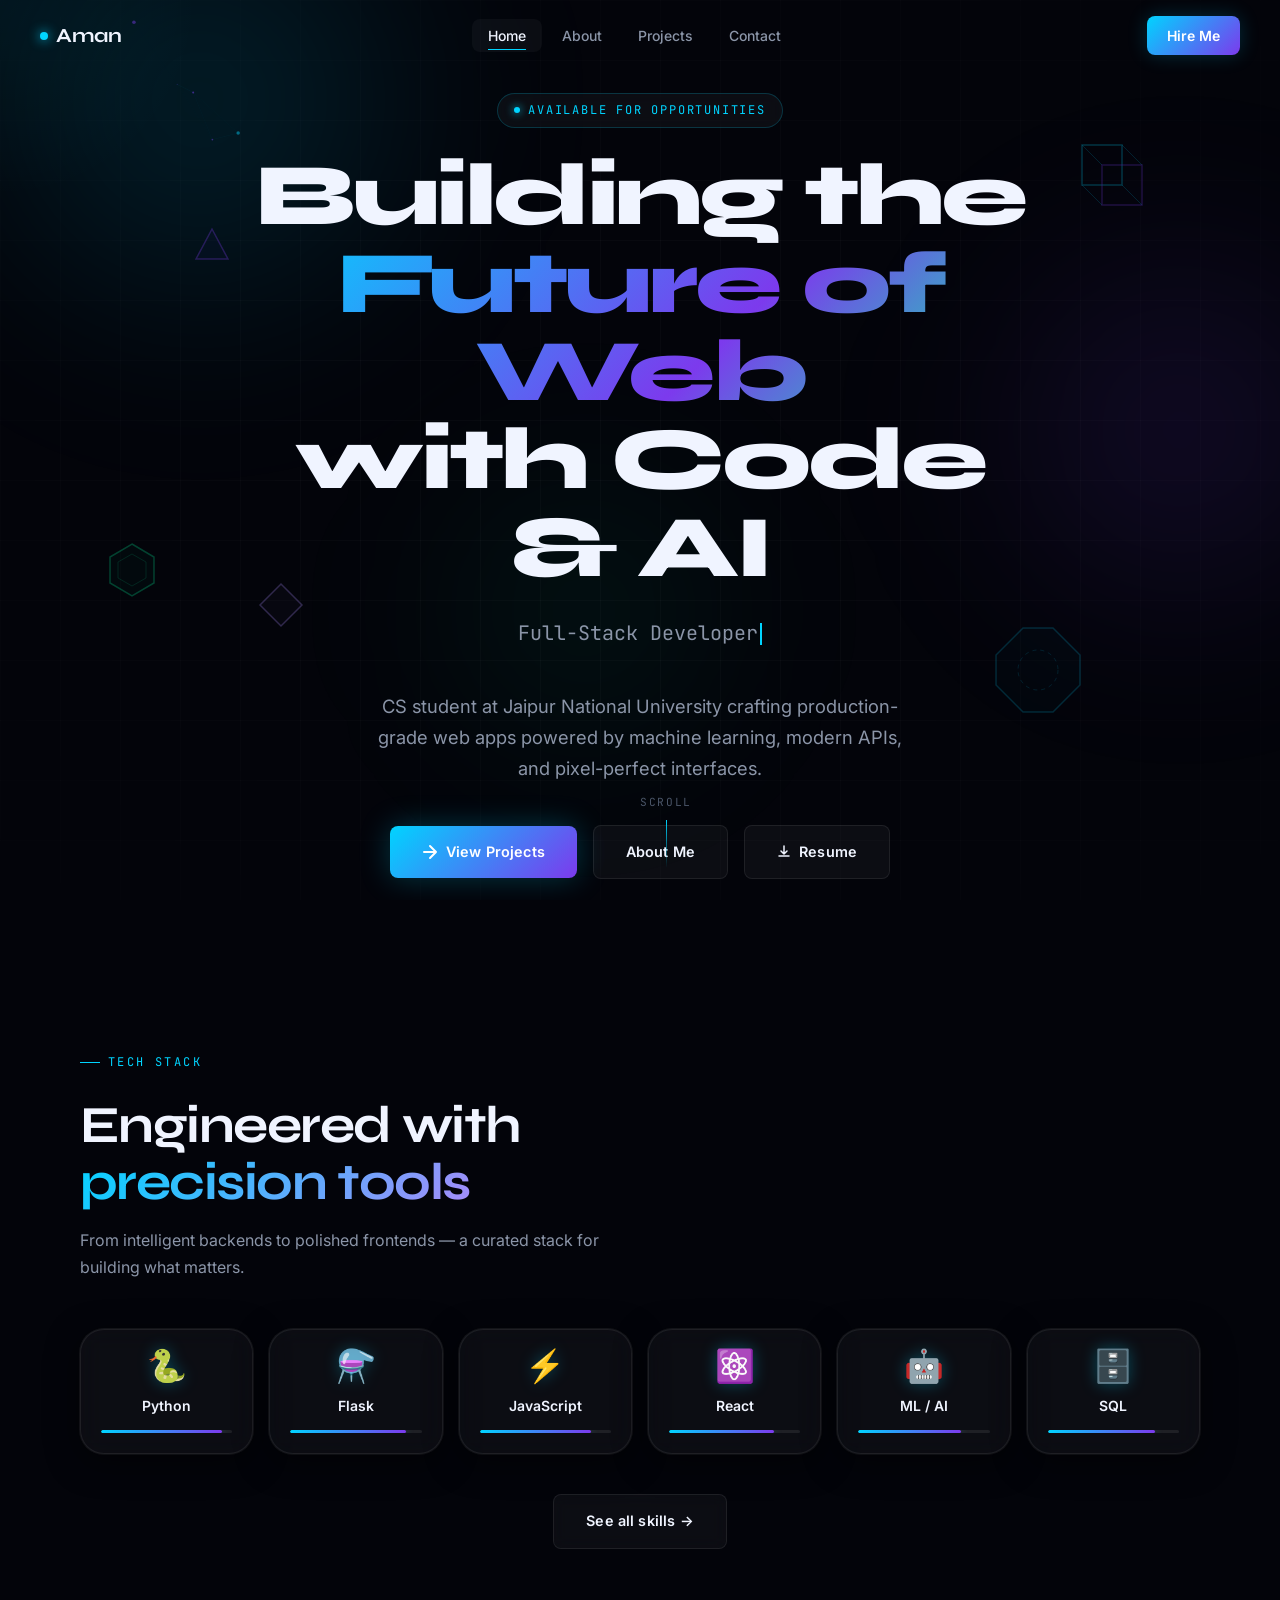
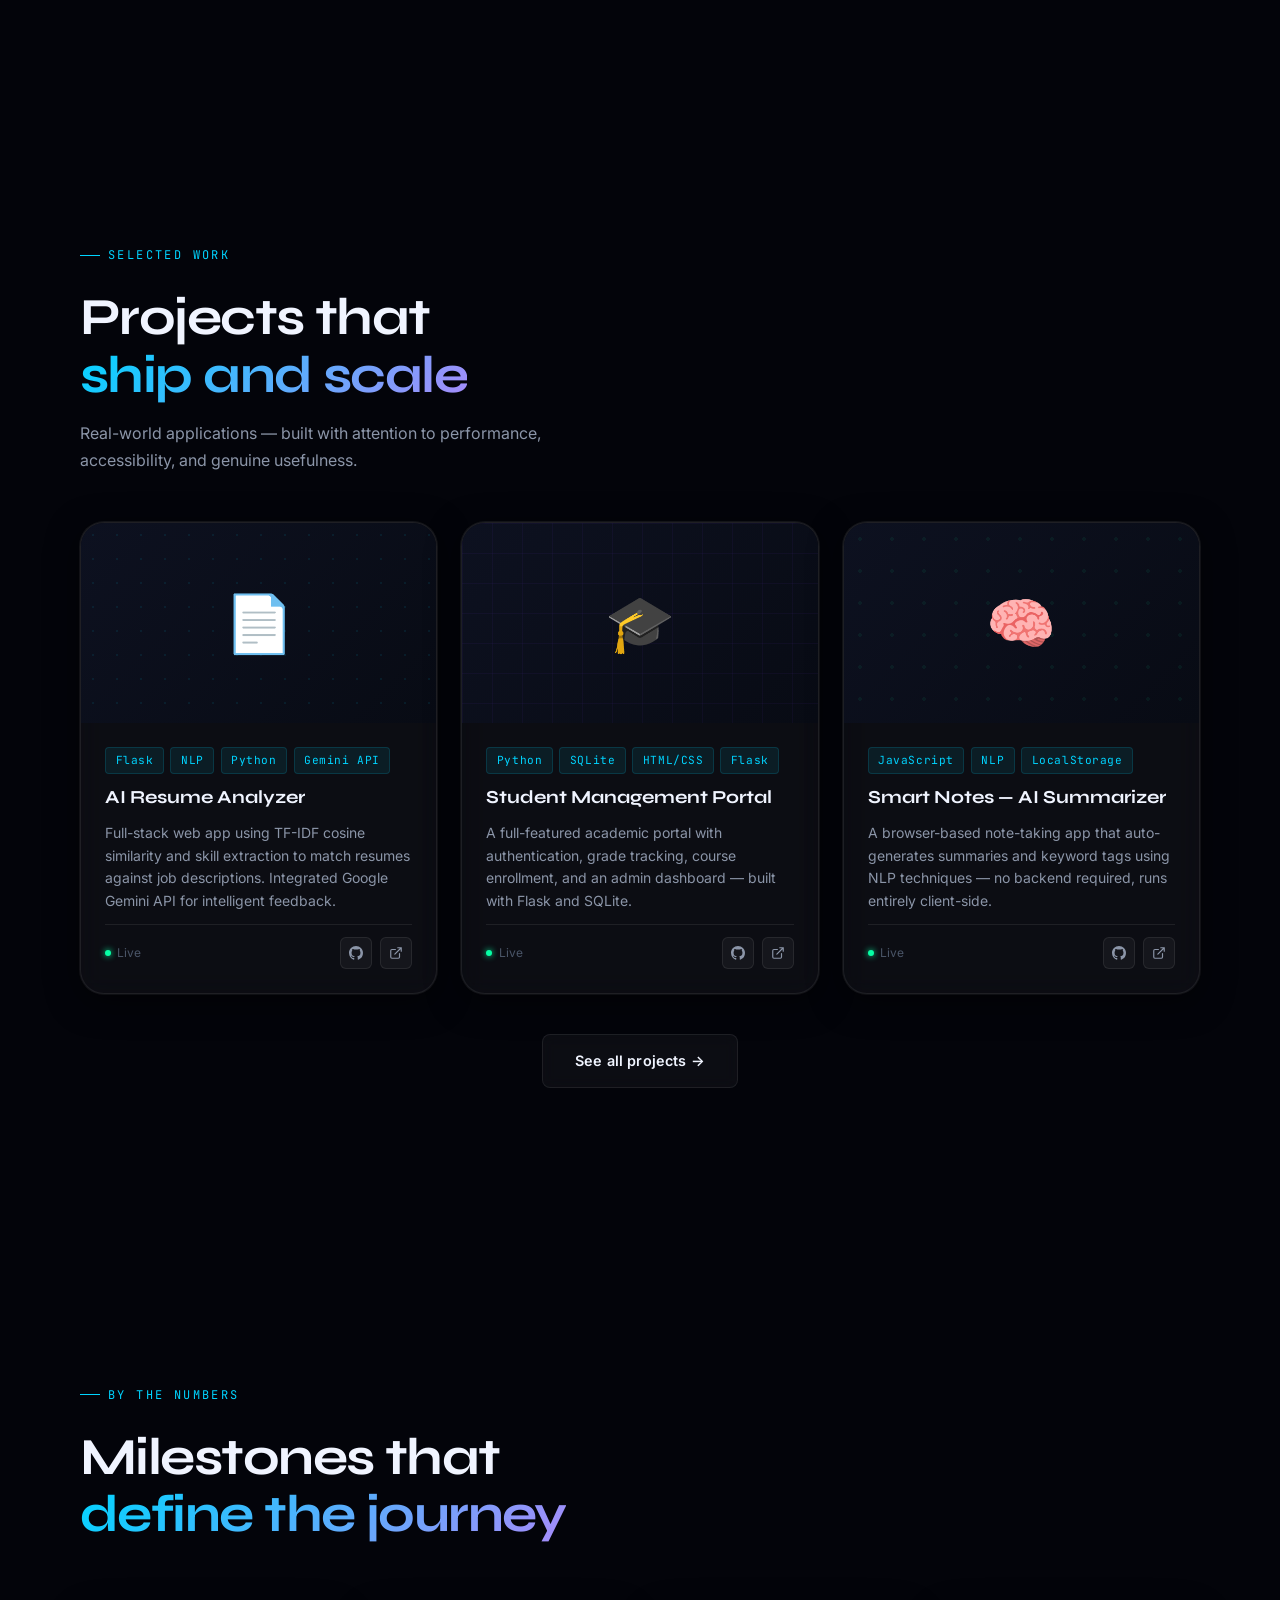
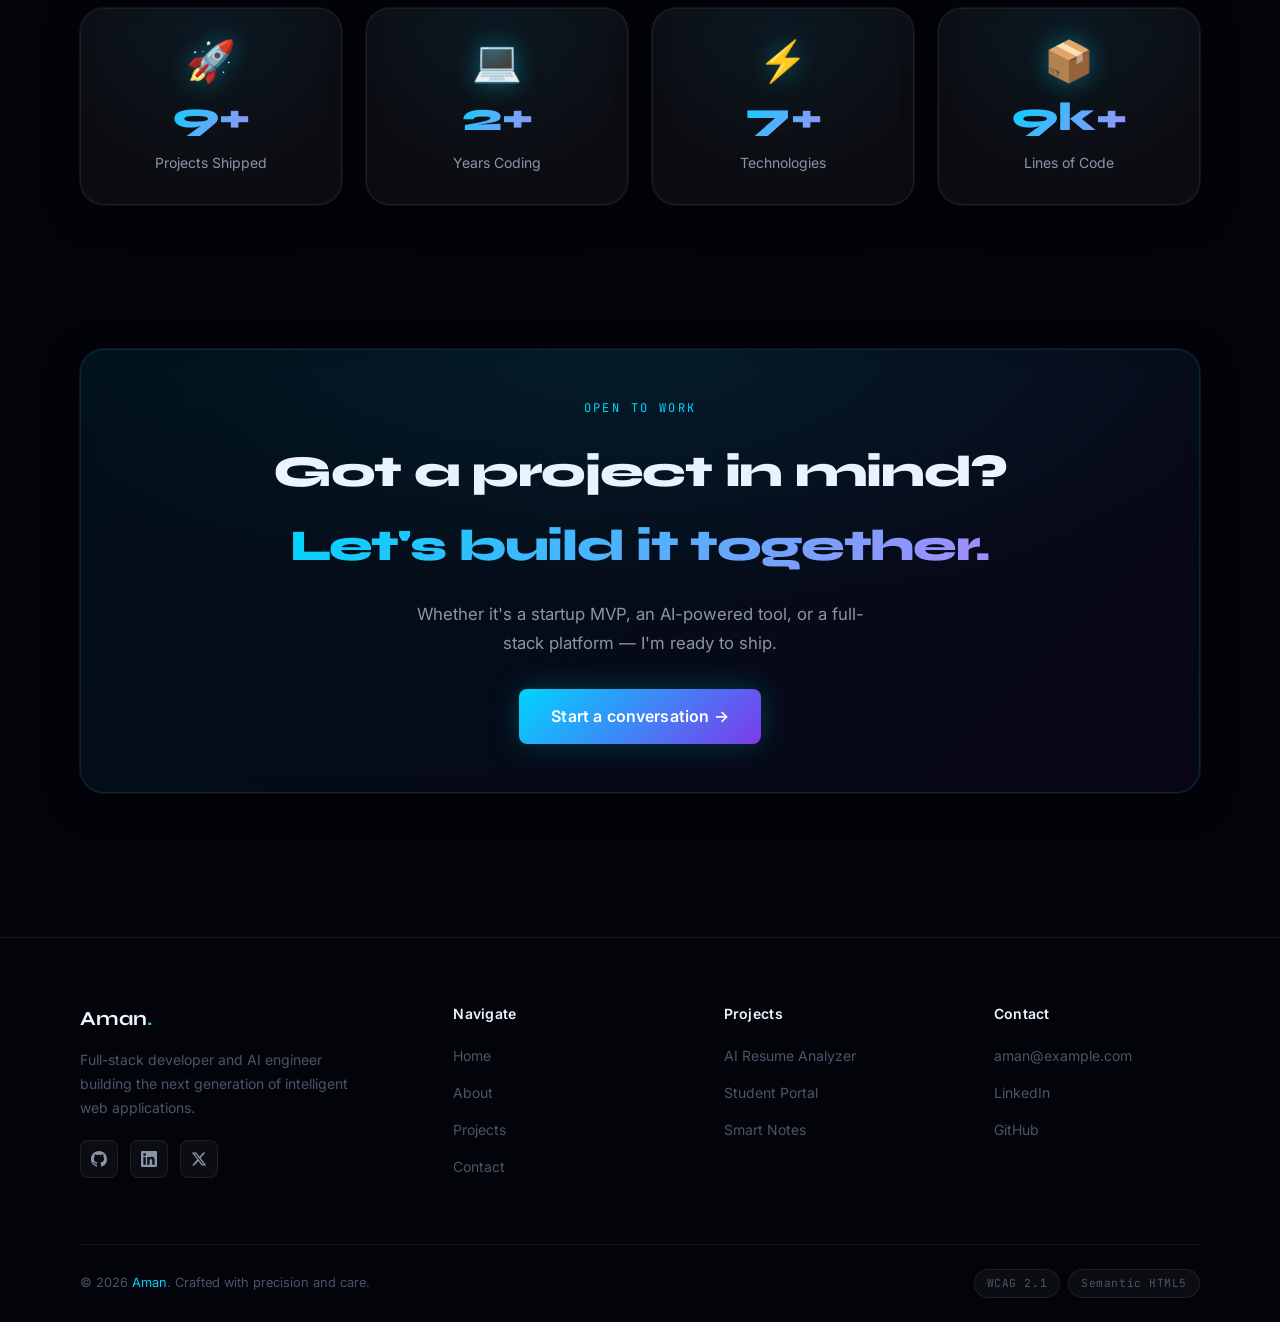
==== commit 891f7235: "Removed all comments from source files" ====
--- a/index.html
+++ b/index.html
@@ -5,31 +5,31 @@
   <meta name="viewport" content="width=device-width, initial-scale=1.0" />
   <meta http-equiv="X-UA-Compatible" content="IE=edge" />
 
-  <!-- Primary Meta -->
+  
   <title>Aman — Full-Stack Developer & AI Engineer</title>
   <meta name="description" content="Aman is a full-stack developer and AI engineer building intelligent, production-ready web applications. Explore projects, skills, and experience." />
   <meta name="author" content="Aman" />
   <meta name="robots" content="index, follow" />
   <meta name="theme-color" content="#03040a" />
 
-  <!-- Open Graph -->
+  
   <meta property="og:type" content="website" />
   <meta property="og:url" content="https://aman.dev/" />
   <meta property="og:title" content="Aman — Full-Stack Developer & AI Engineer" />
   <meta property="og:description" content="Building intelligent, production-ready web applications at the intersection of design and engineering." />
   <meta property="og:image" content="https://aman.dev/og-image.png" />
 
-  <!-- Twitter Card -->
+  
   <meta name="twitter:card" content="summary_large_image" />
   <meta name="twitter:site" content="@aman_dev" />
   <meta name="twitter:title" content="Aman — Full-Stack Developer & AI Engineer" />
   <meta name="twitter:description" content="Building intelligent, production-ready web applications." />
   <meta name="twitter:image" content="https://aman.dev/og-image.png" />
 
-  <!-- Canonical -->
+  
   <link rel="canonical" href="https://aman.dev/" />
 
-  <!-- Structured Data -->
+  
   <script type="application/ld+json">
   {
     "@context": "https://schema.org",
@@ -49,7 +49,7 @@
   }
   </script>
 
-  <!-- Fonts -->
+  
   <link rel="preconnect" href="https://fonts.googleapis.com" />
   <link rel="preconnect" href="https://fonts.gstatic.com" crossorigin />
   <link href="https://fonts.googleapis.com/css2?family=Syne:wght@400;700;800&family=Inter:wght@400;500;600;700&family=JetBrains+Mono:wght@400;500&display=swap" rel="stylesheet" />
@@ -58,19 +58,19 @@
 </head>
 <body>
 
-  <!-- Skip Navigation -->
+  
   <a href="#main-content" class="skip-nav">Skip to main content</a>
 
-  <!-- Loading Screen -->
+  
   <div id="loading-screen" role="status" aria-label="Loading portfolio">
     <div class="loader-ring" aria-hidden="true"></div>
     <p class="loader-text">Initializing</p>
   </div>
 
-  <!-- Cursor Glow -->
+  
   <div id="cursor-glow" aria-hidden="true"></div>
 
-  <!-- Aurora Background -->
+  
   <div class="aurora-bg" aria-hidden="true">
     <div class="aurora-orb aurora-orb-1"></div>
     <div class="aurora-orb aurora-orb-2"></div>
@@ -78,7 +78,7 @@
   </div>
   <div class="grid-overlay" aria-hidden="true"></div>
 
-  <!-- Navigation -->
+  
   <header role="banner">
     <nav class="nav" aria-label="Primary navigation">
       <a href="index.html" class="nav-brand" aria-label="Aman — Home">
@@ -86,7 +86,7 @@
         Aman
       </a>
 
-      <!-- Desktop Links -->
+      
       <ul class="nav-links" role="list">
         <li><a href="index.html" class="nav-link" aria-current="page">Home</a></li>
         <li><a href="about.html" class="nav-link">About</a></li>
@@ -96,7 +96,7 @@
 
       <a href="contact.html" class="nav-cta" aria-label="Hire Aman — open contact page">Hire Me</a>
 
-      <!-- Mobile Toggle -->
+      
       <button class="nav-toggle" aria-expanded="false" aria-controls="mobile-nav" aria-label="Toggle mobile menu">
         <span class="nav-toggle-bar" aria-hidden="true"></span>
         <span class="nav-toggle-bar" aria-hidden="true"></span>
@@ -104,7 +104,7 @@
       </button>
     </nav>
 
-    <!-- Mobile Nav Overlay -->
+    
     <nav class="nav-mobile" id="mobile-nav" aria-label="Mobile navigation">
       <ul role="list">
         <li><a href="index.html" class="nav-link" aria-current="page">Home</a></li>
@@ -118,13 +118,13 @@
 
   <main id="main-content">
 
-    <!-- ══ HERO ═══════════════════════════════════ -->
+    
     <section class="hero" aria-label="Hero introduction">
       <canvas id="hero-canvas" class="hero-canvas" aria-hidden="true"></canvas>
 
-      <!-- Floating 3D Shapes -->
+      
       <div class="floating-shapes" aria-hidden="true">
-        <!-- Cube wireframe -->
+        
         <div class="shape shape-1">
           <svg viewBox="0 0 80 80" fill="none" xmlns="http://www.w3.org/2000/svg">
             <rect x="10" y="10" width="40" height="40" stroke="rgba(0,212,255,0.4)" stroke-width="1.5" fill="none"/>
@@ -135,27 +135,27 @@
             <line x1="50" y1="50" x2="70" y2="70" stroke="rgba(0,212,255,0.25)" stroke-width="1"/>
           </svg>
         </div>
-        <!-- Hexagon -->
+        
         <div class="shape shape-2">
           <svg viewBox="0 0 60 60" fill="none" xmlns="http://www.w3.org/2000/svg">
             <polygon points="30,4 52,17 52,43 30,56 8,43 8,17" stroke="rgba(6,255,165,0.4)" stroke-width="1.5" fill="rgba(6,255,165,0.04)"/>
             <polygon points="30,14 44,22 44,38 30,46 16,38 16,22" stroke="rgba(6,255,165,0.2)" stroke-width="1" fill="none"/>
           </svg>
         </div>
-        <!-- Triangle -->
+        
         <div class="shape shape-3">
           <svg viewBox="0 0 40 40" fill="none" xmlns="http://www.w3.org/2000/svg">
             <polygon points="20,4 36,34 4,34" stroke="rgba(124,58,237,0.5)" stroke-width="1.5" fill="rgba(124,58,237,0.05)"/>
           </svg>
         </div>
-        <!-- Octagon -->
+        
         <div class="shape shape-4">
           <svg viewBox="0 0 100 100" fill="none" xmlns="http://www.w3.org/2000/svg">
             <polygon points="35,8 65,8 92,35 92,65 65,92 35,92 8,65 8,35" stroke="rgba(0,212,255,0.3)" stroke-width="1.5" fill="rgba(0,212,255,0.03)"/>
             <circle cx="50" cy="50" r="20" stroke="rgba(0,212,255,0.2)" stroke-width="1" fill="none" stroke-dasharray="4 4"/>
           </svg>
         </div>
-        <!-- Diamond -->
+        
         <div class="shape shape-5">
           <svg viewBox="0 0 50 50" fill="none" xmlns="http://www.w3.org/2000/svg">
             <polygon points="25,4 46,25 25,46 4,25" stroke="rgba(167,139,250,0.45)" stroke-width="1.5" fill="rgba(167,139,250,0.05)"/>
@@ -164,33 +164,33 @@
       </div>
 
       <div class="hero-content">
-        <!-- Badge -->
+        
         <div class="hero-badge" role="text">
           <span class="hero-badge-dot" aria-hidden="true"></span>
           Available for opportunities
         </div>
 
-        <!-- Main Heading -->
+        
         <h1 class="hero-heading">
           <span class="hero-heading-line">Building the</span>
           <span class="hero-heading-line accent">Future of Web</span>
           <span class="hero-heading-line">with Code & AI</span>
         </h1>
 
-        <!-- Typewriter -->
+        
         <p class="hero-typewriter" aria-live="polite" aria-atomic="true">
           <span id="typewriter"
             data-phrases="Full-Stack Developer|AI Engineer|Python Specialist|Flask & React Builder|ML Enthusiast"
             aria-label="Full-Stack Developer">Full-Stack Developer</span><span class="typewriter-cursor" aria-hidden="true"></span>
         </p>
 
-        <!-- Subtext -->
+        
         <p class="hero-subtext">
           CS student at Jaipur National University crafting production-grade web apps
           powered by machine learning, modern APIs, and pixel-perfect interfaces.
         </p>
 
-        <!-- CTAs -->
+        
         <div class="hero-actions">
           <a href="projects.html" class="btn btn-primary" aria-label="View my projects">
             <svg width="16" height="16" viewBox="0 0 16 16" fill="none" aria-hidden="true">
@@ -208,14 +208,14 @@
         </div>
       </div>
 
-      <!-- Scroll Indicator -->
+      
       <a href="#skills-preview" class="hero-scroll" aria-label="Scroll to explore">
         <span aria-hidden="true">scroll</span>
         <div class="scroll-line" aria-hidden="true"></div>
       </a>
     </section>
 
-    <!-- ══ SKILLS PREVIEW ════════════════════════ -->
+    
     <section class="section" id="skills-preview" aria-labelledby="skills-preview-heading">
       <div class="container">
         <p class="section-label" aria-hidden="true">Tech Stack</p>
@@ -227,7 +227,7 @@
         </p>
 
         <div class="skills-grid reveal reveal-delay-2">
-          <!-- Row of key skills -->
+          
           <article class="skill-card glass-card" aria-label="Python skill">
             <div class="skill-icon" aria-hidden="true">🐍</div>
             <h3 class="skill-name">Python</h3>
@@ -278,7 +278,7 @@
       </div>
     </section>
 
-    <!-- ══ FEATURED PROJECTS ══════════════════════ -->
+    
     <section class="section" id="featured-projects" aria-labelledby="featured-heading">
       <div class="container">
         <p class="section-label" aria-hidden="true">Selected Work</p>
@@ -290,7 +290,7 @@
         </p>
 
         <div class="projects-grid">
-          <!-- Project 1 -->
+          
           <article class="project-card glass-card reveal reveal-delay-1" data-tilt data-category="ai" aria-label="AI Resume Analyzer project">
             <div class="project-card-visual">
               <div class="project-card-pattern" style="background-image:radial-gradient(rgba(0,212,255,0.2) 1px,transparent 1px);background-size:24px 24px;"></div>
@@ -326,7 +326,7 @@
             </div>
           </article>
 
-          <!-- Project 2 -->
+          
           <article class="project-card glass-card reveal reveal-delay-2" data-tilt data-category="web" aria-label="Student Portal project">
             <div class="project-card-visual">
               <div class="project-card-pattern" style="background-image:linear-gradient(rgba(124,58,237,0.15) 1px,transparent 1px),linear-gradient(90deg,rgba(124,58,237,0.15) 1px,transparent 1px);background-size:30px 30px;"></div>
@@ -362,7 +362,7 @@
             </div>
           </article>
 
-          <!-- Project 3 -->
+          
           <article class="project-card glass-card reveal reveal-delay-3" data-tilt data-category="ai" aria-label="Smart Notes App project">
             <div class="project-card-visual">
               <div class="project-card-pattern" style="background-image:radial-gradient(rgba(6,255,165,0.15) 2px,transparent 2px);background-size:32px 32px;"></div>
@@ -404,7 +404,7 @@
       </div>
     </section>
 
-    <!-- ══ ACHIEVEMENTS ═══════════════════════════ -->
+    
     <section class="section" id="achievements" aria-labelledby="achievements-heading">
       <div class="container">
         <p class="section-label" aria-hidden="true">By the numbers</p>
@@ -437,7 +437,7 @@
       </div>
     </section>
 
-    <!-- ══ CTA BAND ═══════════════════════════════ -->
+    
     <section class="section" aria-label="Call to action — contact invitation" style="padding-top:0;">
       <div class="container">
         <div class="glass-card reveal" style="padding:3rem;text-align:center;background:linear-gradient(135deg,rgba(0,212,255,0.06),rgba(124,58,237,0.06));border-color:rgba(0,212,255,0.15);position:relative;overflow:hidden;">
@@ -452,7 +452,7 @@
 
   </main>
 
-  <!-- Footer -->
+  
   <footer class="footer" role="contentinfo">
     <div class="container">
       <div class="footer-grid">
--- a/style.css
+++ b/style.css
@@ -1,11 +1,8 @@
-/* ============================================
-   AMAN PORTFOLIO — DESIGN SYSTEM
-   Theme: Void-Glass — Deep space meets precision engineering
-   ============================================ */
-
-/* ── TOKENS ───────────────────────────────── */
+
+
+
 :root {
-  /* Palette */
+  
   --void:        #03040a;
   --void-2:      #080b14;
   --void-3:      #0d1120;
@@ -13,7 +10,7 @@
   --glass-border:rgba(255,255,255,0.08);
   --glass-hover: rgba(255,255,255,0.07);
 
-  /* Neon accents */
+  
   --cyan:        #00d4ff;
   --violet:      #7c3aed;
   --violet-light:#a78bfa;
@@ -21,17 +18,17 @@
   --aurora-b:    #7c3aed;
   --aurora-c:    #06ffa5;
 
-  /* Text */
+  
   --text-primary:  #f0f4ff;
   --text-secondary:#8b95a8;
   --text-muted:    #4a5568;
 
-  /* Type scale */
+  
   --font-display: 'Syne', sans-serif;
   --font-body:    'Inter', sans-serif;
   --font-mono:    'JetBrains Mono', monospace;
 
-  /* Spacing */
+  
   --space-xs: 0.5rem;
   --space-sm: 1rem;
   --space-md: 1.5rem;
@@ -40,24 +37,24 @@
   --space-2xl:6rem;
   --space-3xl:9rem;
 
-  /* Layout */
+  
   --max-w: 1200px;
   --radius-sm: 8px;
   --radius-md: 16px;
   --radius-lg: 24px;
   --radius-xl: 32px;
 
-  /* Glow */
+  
   --glow-cyan:   0 0 40px rgba(0,212,255,0.25);
   --glow-violet: 0 0 40px rgba(124,58,237,0.25);
   --glow-card:   0 8px 32px rgba(0,0,0,0.5), 0 0 0 1px var(--glass-border);
 
-  /* Transitions */
+  
   --ease-out-quint: cubic-bezier(0.22, 1, 0.36, 1);
   --ease-spring:    cubic-bezier(0.34, 1.56, 0.64, 1);
 }
 
-/* ── RESET ────────────────────────────────── */
+
 *, *::before, *::after { box-sizing: border-box; margin: 0; padding: 0; }
 html { scroll-behavior: smooth; -webkit-font-smoothing: antialiased; }
 body {
@@ -73,7 +70,7 @@
 ul, ol { list-style: none; }
 button { border: none; background: none; cursor: pointer; font: inherit; }
 
-/* ── ACCESSIBILITY ────────────────────────── */
+
 .skip-nav {
   position: fixed;
   top: -100%;
@@ -102,7 +99,7 @@
   white-space: nowrap; border: 0;
 }
 
-/* ── SCROLLBAR ────────────────────────────── */
+
 ::-webkit-scrollbar { width: 6px; }
 ::-webkit-scrollbar-track { background: var(--void); }
 ::-webkit-scrollbar-thumb {
@@ -110,7 +107,7 @@
   border-radius: 99px;
 }
 
-/* ── LOADING SCREEN ──────────────────────── */
+
 #loading-screen {
   position: fixed; inset: 0; z-index: 10000;
   background: var(--void);
@@ -135,7 +132,7 @@
 }
 @keyframes spin { to { transform: rotate(360deg); } }
 
-/* ── NAV ──────────────────────────────────── */
+
 .nav {
   position: fixed; top: 0; left: 0; right: 0;
   z-index: 1000;
@@ -207,7 +204,7 @@
 }
 .nav-cta:hover { opacity: 0.85; transform: translateY(-1px); }
 
-/* Hamburger */
+
 .nav-toggle {
   display: none;
   width: 44px; height: 44px;
@@ -227,7 +224,7 @@
 .nav-toggle.open .nav-toggle-bar:nth-child(2) { opacity: 0; }
 .nav-toggle.open .nav-toggle-bar:nth-child(3) { transform: translateY(-7px) rotate(-45deg); }
 
-/* ── AURORA BACKGROUND ────────────────────── */
+
 .aurora-bg {
   position: fixed; inset: 0; z-index: 0; pointer-events: none;
   overflow: hidden;
@@ -263,7 +260,7 @@
   66% { transform: translate(-20px, 30px) scale(0.95); }
 }
 
-/* Grid overlay */
+
 .grid-overlay {
   position: fixed; inset: 0; z-index: 0; pointer-events: none;
   background-image:
@@ -273,7 +270,7 @@
   mask-image: radial-gradient(ellipse 80% 80% at 50% 50%, black 30%, transparent 100%);
 }
 
-/* Cursor follower */
+
 #cursor-glow {
   position: fixed; z-index: 1; pointer-events: none;
   width: 400px; height: 400px;
@@ -284,7 +281,7 @@
   mix-blend-mode: screen;
 }
 
-/* ── LAYOUT UTILITIES ─────────────────────── */
+
 .container {
   max-width: var(--max-w);
   margin: 0 auto;
@@ -337,7 +334,7 @@
   box-shadow: 0 20px 60px rgba(0,0,0,0.5), 0 0 0 1px rgba(0,212,255,0.1), var(--glow-cyan);
 }
 
-/* Reveal animation */
+
 .reveal {
   opacity: 0;
   transform: translateY(32px);
@@ -349,7 +346,7 @@
 .reveal-delay-3 { transition-delay: 0.3s; }
 .reveal-delay-4 { transition-delay: 0.4s; }
 
-/* Buttons */
+
 .btn {
   display: inline-flex; align-items: center; gap: 0.5rem;
   padding: 0.875rem 2rem;
@@ -383,7 +380,7 @@
 }
 .btn-ghost:hover { border-color: rgba(0,212,255,0.3); transform: translateY(-2px); }
 
-/* ── HERO ─────────────────────────────────── */
+
 .hero {
   min-height: 100vh;
   display: flex; align-items: center; justify-content: center;
@@ -492,7 +489,7 @@
   50% { transform: scaleY(0.7) translateY(6px); opacity: 0.5; }
 }
 
-/* Floating shapes */
+
 .floating-shapes {
   position: absolute; inset: 0; pointer-events: none; z-index: 1;
 }
@@ -517,7 +514,7 @@
   to { opacity: 1; transform: translateY(0); }
 }
 
-/* ── ABOUT ────────────────────────────────── */
+
 .about-grid {
   display: grid;
   grid-template-columns: 1fr 1fr;
@@ -593,7 +590,7 @@
 }
 .about-bio strong { color: var(--text-primary); }
 
-/* Timeline */
+
 .timeline {
   position: relative;
   padding-left: 2rem;
@@ -641,7 +638,7 @@
   line-height: 1.6;
 }
 
-/* ── SKILLS ───────────────────────────────── */
+
 .skills-intro {
   max-width: 560px;
   margin-bottom: var(--space-xl);
@@ -701,7 +698,7 @@
   box-shadow: 0 0 8px rgba(0,212,255,0.4);
 }
 
-/* ── PROJECTS ─────────────────────────────── */
+
 .projects-filter {
   display: flex; flex-wrap: wrap; gap: 0.5rem;
   margin-bottom: var(--space-xl);
@@ -842,7 +839,7 @@
 }
 .project-icon-btn:hover { color: var(--text-primary); border-color: rgba(0,212,255,0.3); background: rgba(0,212,255,0.08); }
 
-/* ── ACHIEVEMENTS ─────────────────────────── */
+
 .achievements-grid {
   display: grid;
   grid-template-columns: repeat(auto-fill, minmax(220px, 1fr));
@@ -883,7 +880,7 @@
   text-align: center;
 }
 
-/* ── CONTACT ──────────────────────────────── */
+
 .contact-wrap {
   display: grid;
   grid-template-columns: 1fr 1.4fr;
@@ -919,7 +916,7 @@
 .contact-link-label { font-size: 0.8rem; color: var(--text-muted); }
 .contact-link-value { font-weight: 500; color: inherit; font-size: 0.9rem; }
 
-/* Form */
+
 .contact-form {
   padding: 2rem;
   display: flex; flex-direction: column; gap: 1.25rem;
@@ -979,7 +976,7 @@
   color: #ff6b6b;
 }
 
-/* ── FOOTER ───────────────────────────────── */
+
 .footer {
   position: relative; z-index: 1;
   border-top: 1px solid var(--glass-border);
@@ -1054,7 +1051,7 @@
   letter-spacing: 0.05em;
 }
 
-/* ── PAGE-SPECIFIC: PROJECTS PAGE ────────── */
+
 .page-header {
   min-height: 50vh;
   display: flex; align-items: flex-end;
@@ -1068,7 +1065,7 @@
 }
 .page-header-content { position: relative; z-index: 1; }
 
-/* ── PAGE-SPECIFIC: ABOUT PAGE ───────────── */
+
 .full-bio {
   max-width: 720px;
   font-size: 1.1rem;
@@ -1088,7 +1085,7 @@
 .value-title { font-family: var(--font-display); font-weight: 700; margin-bottom: 0.5rem; font-size: 1rem; }
 .value-desc { font-size: 0.875rem; color: var(--text-secondary); line-height: 1.6; }
 
-/* ── PAGE-SPECIFIC: CONTACT PAGE ─────────── */
+
 .contact-hero {
   min-height: 40vh;
   display: flex; align-items: flex-end;
@@ -1124,7 +1121,7 @@
 }
 .faq-item.open .faq-answer { max-height: 200px; opacity: 1; margin-top: 0.75rem; }
 
-/* ── MOBILE NAV OVERLAY ──────────────────── */
+
 .nav-mobile {
   display: none;
   position: fixed; inset: 0; z-index: 999;
@@ -1142,7 +1139,7 @@
   width: 100%; text-align: center;
 }
 
-/* ── REDUCED MOTION ───────────────────────── */
+
 @media (prefers-reduced-motion: reduce) {
   *, *::before, *::after {
     animation-duration: 0.01ms !important;
@@ -1151,7 +1148,7 @@
   .reveal { opacity: 1; transform: none; }
 }
 
-/* ── RESPONSIVE ───────────────────────────── */
+
 @media (max-width: 900px) {
   .about-grid { grid-template-columns: 1fr; }
   .about-visual { position: static; }
@@ -1173,7 +1170,7 @@
   .achievements-grid { grid-template-columns: 1fr 1fr; }
 }
 
-/* ── PRINT ────────────────────────────────── */
+
 @media print {
   .nav, .aurora-bg, .grid-overlay, #cursor-glow, #loading-screen { display: none !important; }
   body { background: #fff; color: #000; }
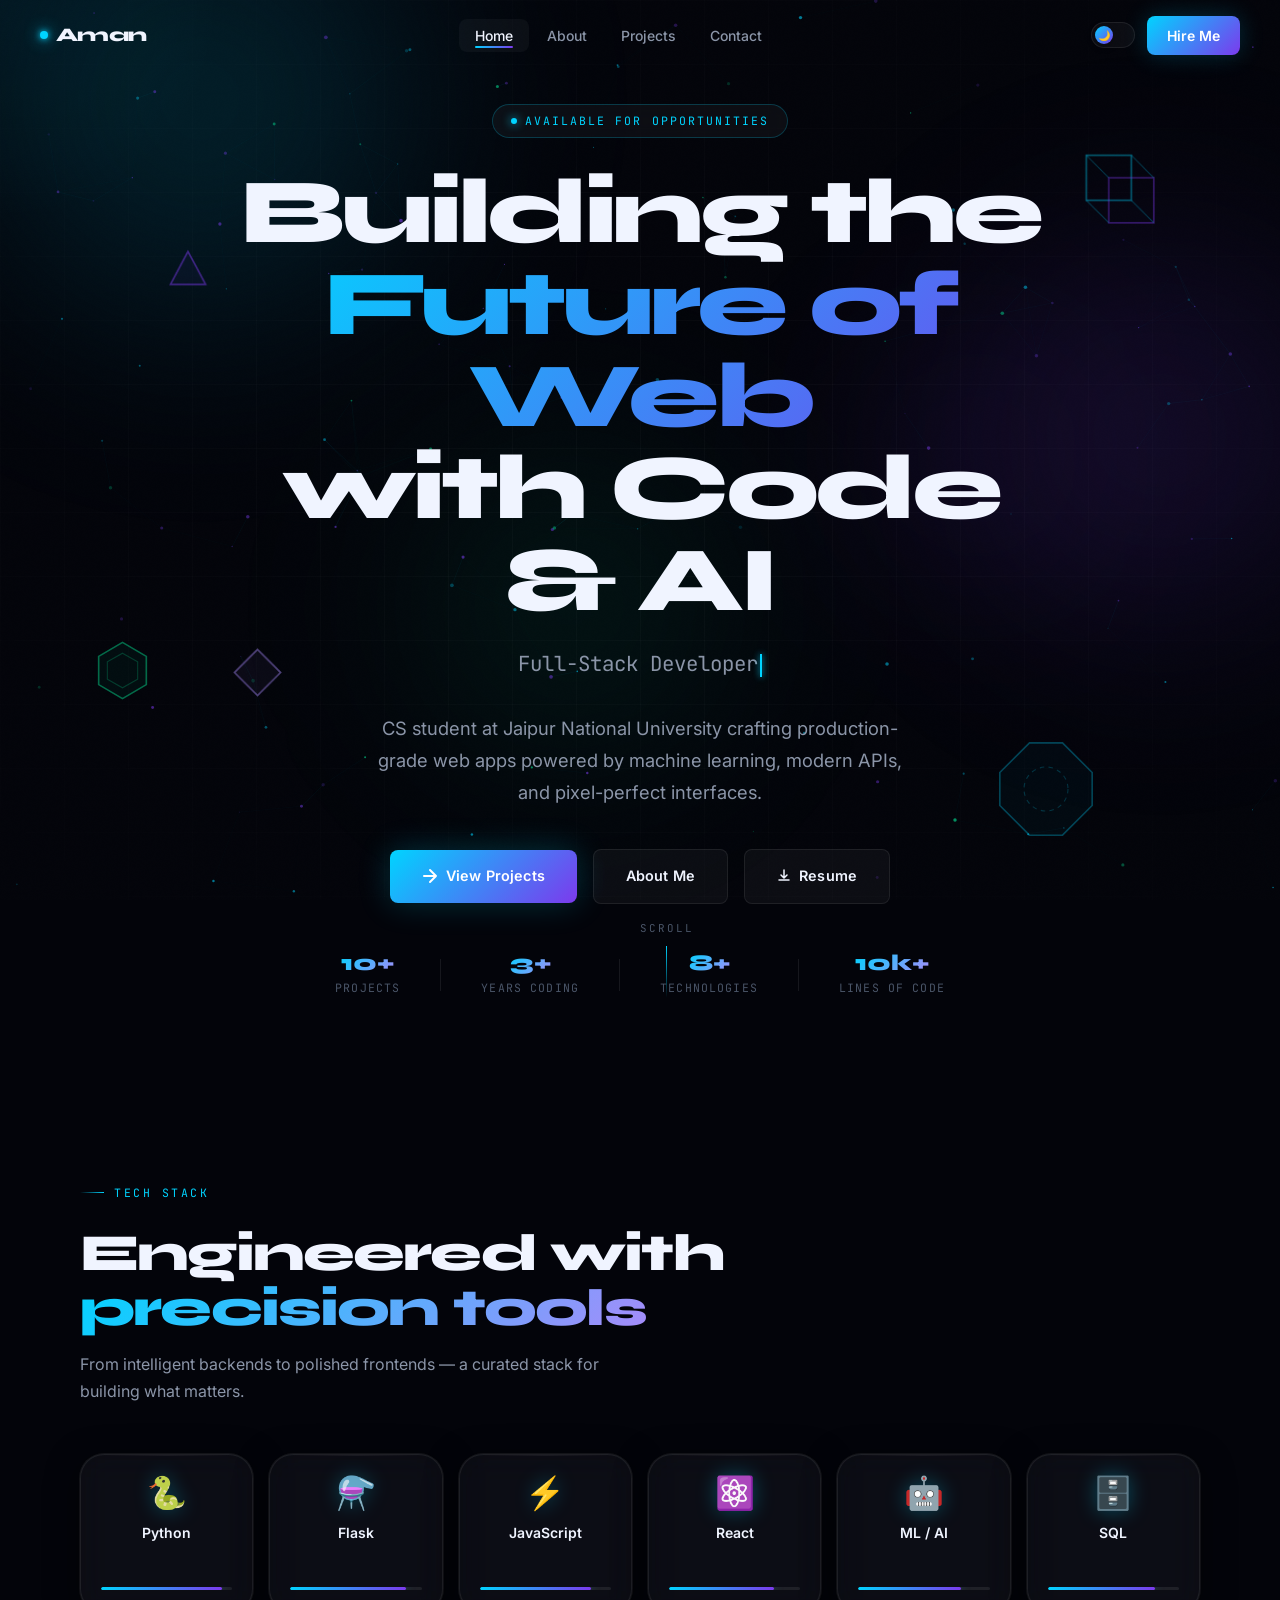
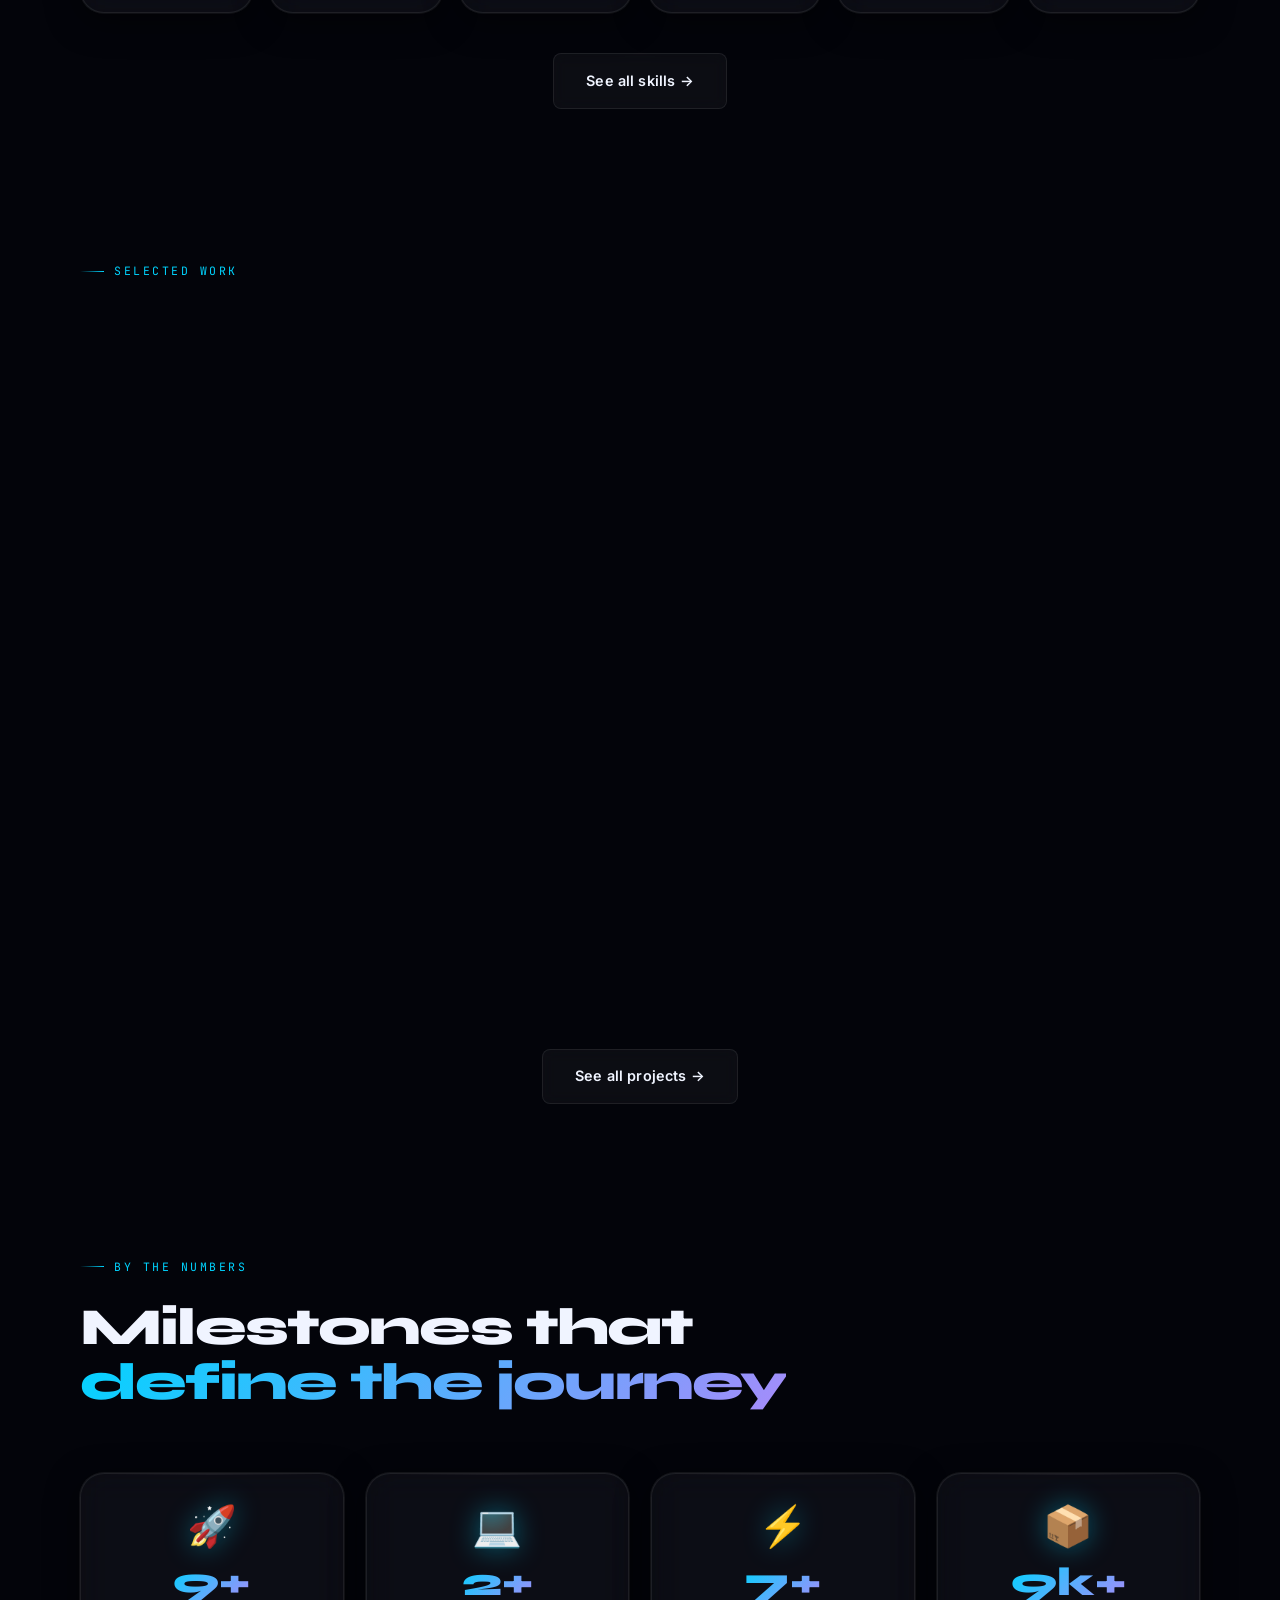
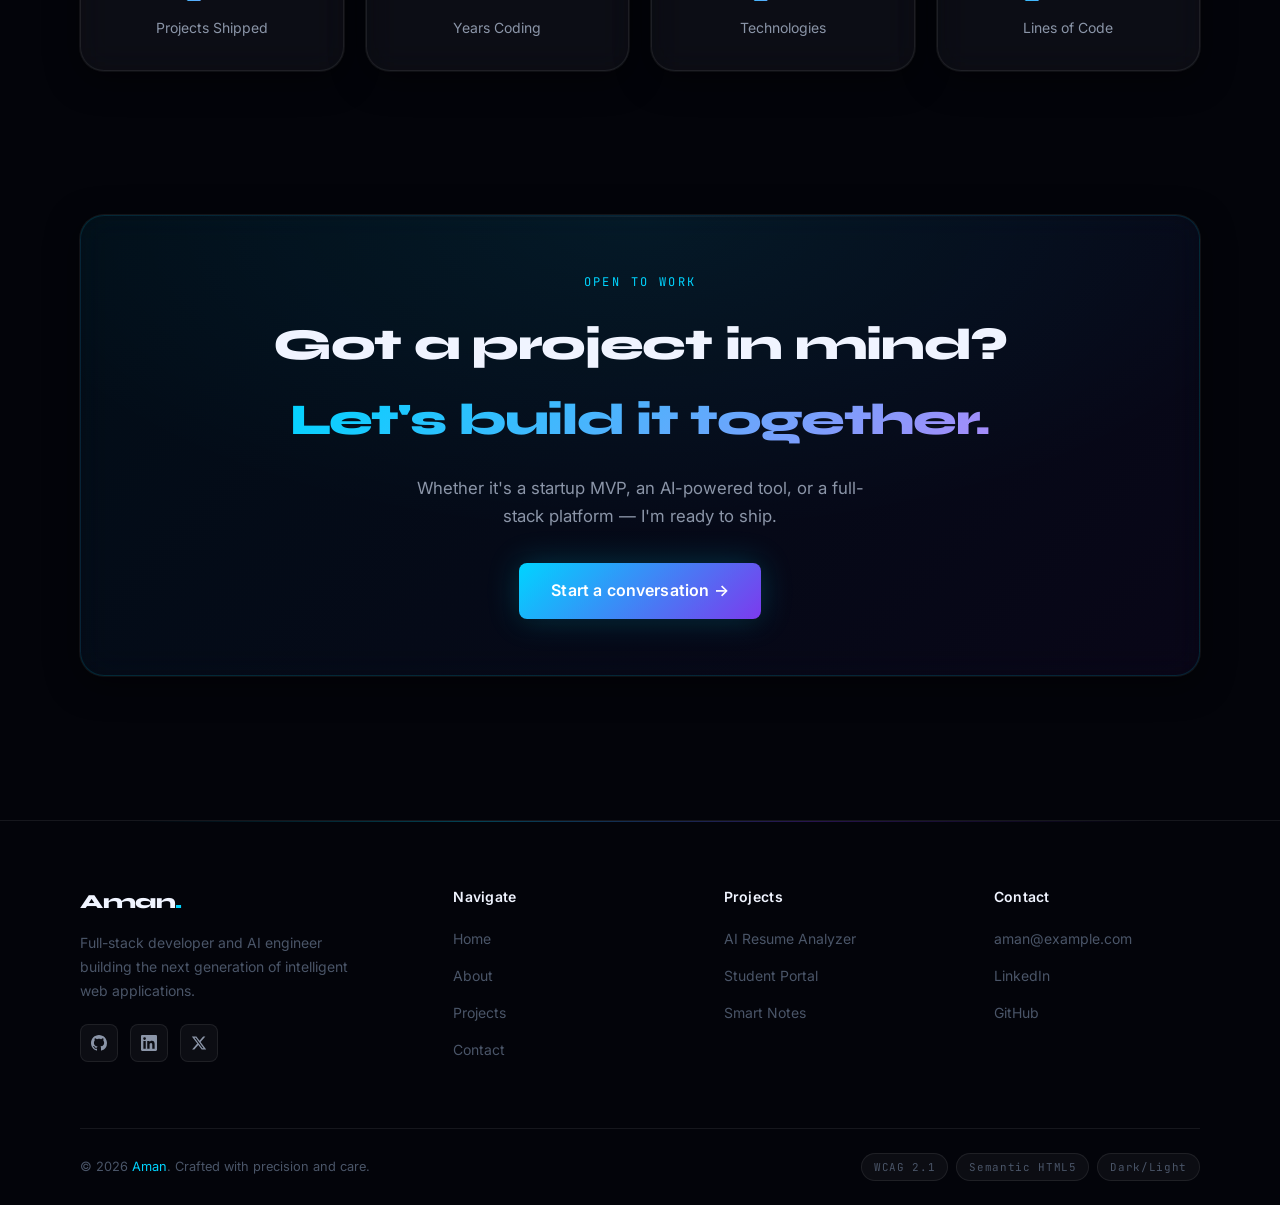
==== commit 25cda5f0: "Improve portfolio design and animations" ====
--- a/index.html
+++ b/index.html
@@ -1,35 +1,35 @@
 <!DOCTYPE html>
-<html lang="en">
+<html lang="en" data-theme="dark">
 <head>
   <meta charset="UTF-8" />
   <meta name="viewport" content="width=device-width, initial-scale=1.0" />
   <meta http-equiv="X-UA-Compatible" content="IE=edge" />
 
-  
-  <title>Aman — Full-Stack Developer & AI Engineer</title>
+  <!-- Primary Meta -->
+  <title>Aman — Full-Stack Developer &amp; AI Engineer</title>
   <meta name="description" content="Aman is a full-stack developer and AI engineer building intelligent, production-ready web applications. Explore projects, skills, and experience." />
   <meta name="author" content="Aman" />
   <meta name="robots" content="index, follow" />
   <meta name="theme-color" content="#03040a" />
 
-  
+  <!-- Open Graph -->
   <meta property="og:type" content="website" />
   <meta property="og:url" content="https://aman.dev/" />
-  <meta property="og:title" content="Aman — Full-Stack Developer & AI Engineer" />
+  <meta property="og:title" content="Aman — Full-Stack Developer &amp; AI Engineer" />
   <meta property="og:description" content="Building intelligent, production-ready web applications at the intersection of design and engineering." />
   <meta property="og:image" content="https://aman.dev/og-image.png" />
 
-  
+  <!-- Twitter Card -->
   <meta name="twitter:card" content="summary_large_image" />
   <meta name="twitter:site" content="@aman_dev" />
-  <meta name="twitter:title" content="Aman — Full-Stack Developer & AI Engineer" />
+  <meta name="twitter:title" content="Aman — Full-Stack Developer &amp; AI Engineer" />
   <meta name="twitter:description" content="Building intelligent, production-ready web applications." />
   <meta name="twitter:image" content="https://aman.dev/og-image.png" />
 
-  
+  <!-- Canonical -->
   <link rel="canonical" href="https://aman.dev/" />
 
-  
+  <!-- Structured Data -->
   <script type="application/ld+json">
   {
     "@context": "https://schema.org",
@@ -49,36 +49,45 @@
   }
   </script>
 
-  
+  <!-- Theme init: apply before render to avoid flash -->
+  <script>
+    (function(){var t=localStorage.getItem('portfolio-theme')||'dark';document.documentElement.setAttribute('data-theme',t);})();
+  </script>
+
+  <!-- Fonts -->
   <link rel="preconnect" href="https://fonts.googleapis.com" />
   <link rel="preconnect" href="https://fonts.gstatic.com" crossorigin />
   <link href="https://fonts.googleapis.com/css2?family=Syne:wght@400;700;800&family=Inter:wght@400;500;600;700&family=JetBrains+Mono:wght@400;500&display=swap" rel="stylesheet" />
-
   <link rel="stylesheet" href="style.css" />
 </head>
 <body>
 
-  
+  <!-- Scroll progress indicator -->
+  <div id="scroll-progress" aria-hidden="true"></div>
+
+  <!-- Skip Navigation -->
   <a href="#main-content" class="skip-nav">Skip to main content</a>
 
-  
+  <!-- Loading Screen -->
   <div id="loading-screen" role="status" aria-label="Loading portfolio">
     <div class="loader-ring" aria-hidden="true"></div>
     <p class="loader-text">Initializing</p>
+    <div class="loader-bar" aria-hidden="true"><div class="loader-bar-fill"></div></div>
   </div>
 
-  
+  <!-- Cursor Glow -->
   <div id="cursor-glow" aria-hidden="true"></div>
 
-  
+  <!-- Aurora Background -->
   <div class="aurora-bg" aria-hidden="true">
     <div class="aurora-orb aurora-orb-1"></div>
     <div class="aurora-orb aurora-orb-2"></div>
     <div class="aurora-orb aurora-orb-3"></div>
+    <div class="aurora-orb aurora-orb-4"></div>
   </div>
   <div class="grid-overlay" aria-hidden="true"></div>
 
-  
+  <!-- Navigation -->
   <header role="banner">
     <nav class="nav" aria-label="Primary navigation">
       <a href="index.html" class="nav-brand" aria-label="Aman — Home">
@@ -86,7 +95,7 @@
         Aman
       </a>
 
-      
+      <!-- Desktop Links -->
       <ul class="nav-links" role="list">
         <li><a href="index.html" class="nav-link" aria-current="page">Home</a></li>
         <li><a href="about.html" class="nav-link">About</a></li>
@@ -94,17 +103,21 @@
         <li><a href="contact.html" class="nav-link">Contact</a></li>
       </ul>
 
-      <a href="contact.html" class="nav-cta" aria-label="Hire Aman — open contact page">Hire Me</a>
-
-      
-      <button class="nav-toggle" aria-expanded="false" aria-controls="mobile-nav" aria-label="Toggle mobile menu">
-        <span class="nav-toggle-bar" aria-hidden="true"></span>
-        <span class="nav-toggle-bar" aria-hidden="true"></span>
-        <span class="nav-toggle-bar" aria-hidden="true"></span>
-      </button>
+      <!-- Nav right group: theme + cta + hamburger -->
+      <div class="nav-right">
+        <button class="theme-toggle" aria-label="Switch to light mode" title="Toggle dark/light mode">
+          <span class="theme-toggle-thumb" aria-hidden="true">🌙</span>
+        </button>
+        <a href="contact.html" class="nav-cta" aria-label="Hire Aman — open contact page">Hire Me</a>
+        <button class="nav-toggle" aria-expanded="false" aria-controls="mobile-nav" aria-label="Toggle mobile menu">
+          <span class="nav-toggle-bar" aria-hidden="true"></span>
+          <span class="nav-toggle-bar" aria-hidden="true"></span>
+          <span class="nav-toggle-bar" aria-hidden="true"></span>
+        </button>
+      </div>
     </nav>
 
-    
+    <!-- Mobile Nav Overlay -->
     <nav class="nav-mobile" id="mobile-nav" aria-label="Mobile navigation">
       <ul role="list">
         <li><a href="index.html" class="nav-link" aria-current="page">Home</a></li>
@@ -118,13 +131,13 @@
 
   <main id="main-content">
 
-    
+    <!-- ══ HERO ══════════════════════════════════════════════ -->
     <section class="hero" aria-label="Hero introduction">
       <canvas id="hero-canvas" class="hero-canvas" aria-hidden="true"></canvas>
 
-      
+      <!-- Floating 3D Shapes -->
       <div class="floating-shapes" aria-hidden="true">
-        
+        <!-- Cube wireframe -->
         <div class="shape shape-1">
           <svg viewBox="0 0 80 80" fill="none" xmlns="http://www.w3.org/2000/svg">
             <rect x="10" y="10" width="40" height="40" stroke="rgba(0,212,255,0.4)" stroke-width="1.5" fill="none"/>
@@ -135,27 +148,27 @@
             <line x1="50" y1="50" x2="70" y2="70" stroke="rgba(0,212,255,0.25)" stroke-width="1"/>
           </svg>
         </div>
-        
+        <!-- Hexagon -->
         <div class="shape shape-2">
           <svg viewBox="0 0 60 60" fill="none" xmlns="http://www.w3.org/2000/svg">
             <polygon points="30,4 52,17 52,43 30,56 8,43 8,17" stroke="rgba(6,255,165,0.4)" stroke-width="1.5" fill="rgba(6,255,165,0.04)"/>
             <polygon points="30,14 44,22 44,38 30,46 16,38 16,22" stroke="rgba(6,255,165,0.2)" stroke-width="1" fill="none"/>
           </svg>
         </div>
-        
+        <!-- Triangle -->
         <div class="shape shape-3">
           <svg viewBox="0 0 40 40" fill="none" xmlns="http://www.w3.org/2000/svg">
             <polygon points="20,4 36,34 4,34" stroke="rgba(124,58,237,0.5)" stroke-width="1.5" fill="rgba(124,58,237,0.05)"/>
           </svg>
         </div>
-        
+        <!-- Octagon -->
         <div class="shape shape-4">
           <svg viewBox="0 0 100 100" fill="none" xmlns="http://www.w3.org/2000/svg">
             <polygon points="35,8 65,8 92,35 92,65 65,92 35,92 8,65 8,35" stroke="rgba(0,212,255,0.3)" stroke-width="1.5" fill="rgba(0,212,255,0.03)"/>
             <circle cx="50" cy="50" r="20" stroke="rgba(0,212,255,0.2)" stroke-width="1" fill="none" stroke-dasharray="4 4"/>
           </svg>
         </div>
-        
+        <!-- Diamond -->
         <div class="shape shape-5">
           <svg viewBox="0 0 50 50" fill="none" xmlns="http://www.w3.org/2000/svg">
             <polygon points="25,4 46,25 25,46 4,25" stroke="rgba(167,139,250,0.45)" stroke-width="1.5" fill="rgba(167,139,250,0.05)"/>
@@ -164,33 +177,33 @@
       </div>
 
       <div class="hero-content">
-        
+        <!-- Status Badge -->
         <div class="hero-badge" role="text">
           <span class="hero-badge-dot" aria-hidden="true"></span>
           Available for opportunities
         </div>
 
-        
+        <!-- Main Heading -->
         <h1 class="hero-heading">
           <span class="hero-heading-line">Building the</span>
           <span class="hero-heading-line accent">Future of Web</span>
-          <span class="hero-heading-line">with Code & AI</span>
+          <span class="hero-heading-line">with Code &amp; AI</span>
         </h1>
 
-        
+        <!-- Typewriter -->
         <p class="hero-typewriter" aria-live="polite" aria-atomic="true">
           <span id="typewriter"
-            data-phrases="Full-Stack Developer|AI Engineer|Python Specialist|Flask & React Builder|ML Enthusiast"
+            data-phrases="Full-Stack Developer|AI Engineer|Python Specialist|Flask &amp; React Builder|ML Enthusiast"
             aria-label="Full-Stack Developer">Full-Stack Developer</span><span class="typewriter-cursor" aria-hidden="true"></span>
         </p>
 
-        
+        <!-- Subtext -->
         <p class="hero-subtext">
           CS student at Jaipur National University crafting production-grade web apps
           powered by machine learning, modern APIs, and pixel-perfect interfaces.
         </p>
 
-        
+        <!-- CTAs -->
         <div class="hero-actions">
           <a href="projects.html" class="btn btn-primary" aria-label="View my projects">
             <svg width="16" height="16" viewBox="0 0 16 16" fill="none" aria-hidden="true">
@@ -206,16 +219,39 @@
             Resume
           </a>
         </div>
-      </div>
-
-      
+
+        <!-- Stats strip -->
+        <div class="hero-stats" aria-label="Quick stats">
+          <div class="hero-stat">
+            <span class="hero-stat-number">10+</span>
+            <span class="hero-stat-label">Projects</span>
+          </div>
+          <div class="hero-stat-divider" aria-hidden="true"></div>
+          <div class="hero-stat">
+            <span class="hero-stat-number">3+</span>
+            <span class="hero-stat-label">Years Coding</span>
+          </div>
+          <div class="hero-stat-divider" aria-hidden="true"></div>
+          <div class="hero-stat">
+            <span class="hero-stat-number">8+</span>
+            <span class="hero-stat-label">Technologies</span>
+          </div>
+          <div class="hero-stat-divider" aria-hidden="true"></div>
+          <div class="hero-stat">
+            <span class="hero-stat-number">10k+</span>
+            <span class="hero-stat-label">Lines of Code</span>
+          </div>
+        </div>
+      </div>
+
+      <!-- Scroll Indicator -->
       <a href="#skills-preview" class="hero-scroll" aria-label="Scroll to explore">
         <span aria-hidden="true">scroll</span>
         <div class="scroll-line" aria-hidden="true"></div>
       </a>
     </section>
 
-    
+    <!-- ══ SKILLS PREVIEW ════════════════════════════════════ -->
     <section class="section" id="skills-preview" aria-labelledby="skills-preview-heading">
       <div class="container">
         <p class="section-label" aria-hidden="true">Tech Stack</p>
@@ -226,46 +262,51 @@
           From intelligent backends to polished frontends — a curated stack for building what matters.
         </p>
 
-        <div class="skills-grid reveal reveal-delay-2">
-          
-          <article class="skill-card glass-card" aria-label="Python skill">
+        <div class="skills-grid" data-stagger="80">
+          <article class="skill-card glass-card reveal reveal-delay-1" aria-label="Python skill">
             <div class="skill-icon" aria-hidden="true">🐍</div>
             <h3 class="skill-name">Python</h3>
+            <span class="skill-pct" aria-hidden="true">92%</span>
             <div class="skill-bar-wrap" role="progressbar" aria-valuenow="92" aria-valuemin="0" aria-valuemax="100" aria-label="Python proficiency 92%">
               <div class="skill-bar" data-level="92" style="width:0%"></div>
             </div>
           </article>
-          <article class="skill-card glass-card" aria-label="Flask skill">
+          <article class="skill-card glass-card reveal reveal-delay-2" aria-label="Flask skill">
             <div class="skill-icon" aria-hidden="true">⚗️</div>
             <h3 class="skill-name">Flask</h3>
+            <span class="skill-pct" aria-hidden="true">88%</span>
             <div class="skill-bar-wrap" role="progressbar" aria-valuenow="88" aria-valuemin="0" aria-valuemax="100" aria-label="Flask proficiency 88%">
               <div class="skill-bar" data-level="88" style="width:0%"></div>
             </div>
           </article>
-          <article class="skill-card glass-card" aria-label="JavaScript skill">
+          <article class="skill-card glass-card reveal reveal-delay-3" aria-label="JavaScript skill">
             <div class="skill-icon" aria-hidden="true">⚡</div>
             <h3 class="skill-name">JavaScript</h3>
+            <span class="skill-pct" aria-hidden="true">85%</span>
             <div class="skill-bar-wrap" role="progressbar" aria-valuenow="85" aria-valuemin="0" aria-valuemax="100" aria-label="JavaScript proficiency 85%">
               <div class="skill-bar" data-level="85" style="width:0%"></div>
             </div>
           </article>
-          <article class="skill-card glass-card" aria-label="React skill">
+          <article class="skill-card glass-card reveal reveal-delay-4" aria-label="React skill">
             <div class="skill-icon" aria-hidden="true">⚛️</div>
             <h3 class="skill-name">React</h3>
+            <span class="skill-pct" aria-hidden="true">80%</span>
             <div class="skill-bar-wrap" role="progressbar" aria-valuenow="80" aria-valuemin="0" aria-valuemax="100" aria-label="React proficiency 80%">
               <div class="skill-bar" data-level="80" style="width:0%"></div>
             </div>
           </article>
-          <article class="skill-card glass-card" aria-label="Machine Learning skill">
+          <article class="skill-card glass-card reveal reveal-delay-5" aria-label="Machine Learning skill">
             <div class="skill-icon" aria-hidden="true">🤖</div>
             <h3 class="skill-name">ML / AI</h3>
+            <span class="skill-pct" aria-hidden="true">78%</span>
             <div class="skill-bar-wrap" role="progressbar" aria-valuenow="78" aria-valuemin="0" aria-valuemax="100" aria-label="Machine Learning proficiency 78%">
               <div class="skill-bar" data-level="78" style="width:0%"></div>
             </div>
           </article>
-          <article class="skill-card glass-card" aria-label="SQL / SQLite skill">
+          <article class="skill-card glass-card reveal reveal-delay-5" aria-label="SQL / SQLite skill">
             <div class="skill-icon" aria-hidden="true">🗄️</div>
             <h3 class="skill-name">SQL</h3>
+            <span class="skill-pct" aria-hidden="true">82%</span>
             <div class="skill-bar-wrap" role="progressbar" aria-valuenow="82" aria-valuemin="0" aria-valuemax="100" aria-label="SQL proficiency 82%">
               <div class="skill-bar" data-level="82" style="width:0%"></div>
             </div>
@@ -278,7 +319,7 @@
       </div>
     </section>
 
-    
+    <!-- ══ FEATURED PROJECTS ══════════════════════════════════ -->
     <section class="section" id="featured-projects" aria-labelledby="featured-heading">
       <div class="container">
         <p class="section-label" aria-hidden="true">Selected Work</p>
@@ -290,8 +331,8 @@
         </p>
 
         <div class="projects-grid">
-          
-          <article class="project-card glass-card reveal reveal-delay-1" data-tilt data-category="ai" aria-label="AI Resume Analyzer project">
+          <!-- Project 1 -->
+          <article class="project-card glass-card reveal-left reveal-delay-1" data-tilt data-category="ai" aria-label="AI Resume Analyzer project">
             <div class="project-card-visual">
               <div class="project-card-pattern" style="background-image:radial-gradient(rgba(0,212,255,0.2) 1px,transparent 1px);background-size:24px 24px;"></div>
               <div class="project-emoji" aria-hidden="true">📄</div>
@@ -326,7 +367,7 @@
             </div>
           </article>
 
-          
+          <!-- Project 2 -->
           <article class="project-card glass-card reveal reveal-delay-2" data-tilt data-category="web" aria-label="Student Portal project">
             <div class="project-card-visual">
               <div class="project-card-pattern" style="background-image:linear-gradient(rgba(124,58,237,0.15) 1px,transparent 1px),linear-gradient(90deg,rgba(124,58,237,0.15) 1px,transparent 1px);background-size:30px 30px;"></div>
@@ -362,8 +403,8 @@
             </div>
           </article>
 
-          
-          <article class="project-card glass-card reveal reveal-delay-3" data-tilt data-category="ai" aria-label="Smart Notes App project">
+          <!-- Project 3 -->
+          <article class="project-card glass-card reveal-right reveal-delay-3" data-tilt data-category="ai" aria-label="Smart Notes App project">
             <div class="project-card-visual">
               <div class="project-card-pattern" style="background-image:radial-gradient(rgba(6,255,165,0.15) 2px,transparent 2px);background-size:32px 32px;"></div>
               <div class="project-emoji" aria-hidden="true">🧠</div>
@@ -404,7 +445,7 @@
       </div>
     </section>
 
-    
+    <!-- ══ ACHIEVEMENTS ══════════════════════════════════════ -->
     <section class="section" id="achievements" aria-labelledby="achievements-heading">
       <div class="container">
         <p class="section-label" aria-hidden="true">By the numbers</p>
@@ -412,23 +453,23 @@
           Milestones that<br /><span class="gradient-text">define the journey</span>
         </h2>
 
-        <div class="achievements-grid">
-          <article class="achievement-card glass-card reveal reveal-delay-1" aria-label="10+ projects completed">
+        <div class="achievements-grid" data-stagger="80">
+          <article class="achievement-card glass-card reveal-scale reveal-delay-1" aria-label="10+ projects completed">
             <div class="achievement-icon" aria-hidden="true">🚀</div>
             <div class="achievement-counter" data-target="10" data-suffix="+" aria-live="polite">0+</div>
             <p class="achievement-label">Projects Shipped</p>
           </article>
-          <article class="achievement-card glass-card reveal reveal-delay-2" aria-label="3 plus years of coding experience">
+          <article class="achievement-card glass-card reveal-scale reveal-delay-2" aria-label="3 plus years of coding experience">
             <div class="achievement-icon" aria-hidden="true">💻</div>
             <div class="achievement-counter" data-target="3" data-suffix="+" aria-live="polite">0+</div>
             <p class="achievement-label">Years Coding</p>
           </article>
-          <article class="achievement-card glass-card reveal reveal-delay-3" aria-label="8 plus technologies mastered">
+          <article class="achievement-card glass-card reveal-scale reveal-delay-3" aria-label="8 plus technologies mastered">
             <div class="achievement-icon" aria-hidden="true">⚡</div>
             <div class="achievement-counter" data-target="8" data-suffix="+" aria-live="polite">0+</div>
             <p class="achievement-label">Technologies</p>
           </article>
-          <article class="achievement-card glass-card reveal reveal-delay-4" aria-label="1000 plus lines of code written">
+          <article class="achievement-card glass-card reveal-scale reveal-delay-4" aria-label="10k plus lines of code written">
             <div class="achievement-icon" aria-hidden="true">📦</div>
             <div class="achievement-counter" data-target="10" data-suffix="k+" aria-live="polite">0k+</div>
             <p class="achievement-label">Lines of Code</p>
@@ -437,22 +478,21 @@
       </div>
     </section>
 
-    
+    <!-- ══ CTA BAND ══════════════════════════════════════════ -->
     <section class="section" aria-label="Call to action — contact invitation" style="padding-top:0;">
       <div class="container">
-        <div class="glass-card reveal" style="padding:3rem;text-align:center;background:linear-gradient(135deg,rgba(0,212,255,0.06),rgba(124,58,237,0.06));border-color:rgba(0,212,255,0.15);position:relative;overflow:hidden;">
-          <div aria-hidden="true" style="position:absolute;inset:0;background:radial-gradient(ellipse 60% 60% at 50% 0%,rgba(0,212,255,0.08),transparent);pointer-events:none;"></div>
-          <p style="font-family:var(--font-mono);font-size:0.75rem;letter-spacing:0.2em;text-transform:uppercase;color:var(--cyan);margin-bottom:1rem;">Open to work</p>
-          <h2 style="font-family:var(--font-display);font-size:clamp(1.75rem,4vw,2.75rem);font-weight:800;letter-spacing:-0.03em;margin-bottom:1rem;">Got a project in mind?<br /><span class="gradient-text">Let's build it together.</span></h2>
-          <p style="color:var(--text-secondary);max-width:480px;margin:0 auto 2rem;font-size:1.05rem;">Whether it's a startup MVP, an AI-powered tool, or a full-stack platform — I'm ready to ship.</p>
-          <a href="contact.html" class="btn btn-primary" style="font-size:1rem;">Start a conversation →</a>
+        <div class="glass-card cta-band reveal">
+          <p style="font-family:var(--font-mono);font-size:0.75rem;letter-spacing:0.2em;text-transform:uppercase;color:var(--cyan);margin-bottom:1rem;position:relative;z-index:1;">Open to work</p>
+          <h2 style="font-family:var(--font-display);font-size:clamp(1.75rem,4vw,2.75rem);font-weight:800;letter-spacing:-0.03em;margin-bottom:1rem;position:relative;z-index:1;">Got a project in mind?<br /><span class="gradient-text">Let's build it together.</span></h2>
+          <p style="color:var(--text-secondary);max-width:480px;margin:0 auto 2rem;font-size:1.05rem;position:relative;z-index:1;">Whether it's a startup MVP, an AI-powered tool, or a full-stack platform — I'm ready to ship.</p>
+          <a href="contact.html" class="btn btn-primary" style="font-size:1rem;position:relative;z-index:1;">Start a conversation →</a>
         </div>
       </div>
     </section>
 
   </main>
 
-  
+  <!-- Footer -->
   <footer class="footer" role="contentinfo">
     <div class="container">
       <div class="footer-grid">
@@ -502,6 +542,7 @@
         <div class="footer-badges" aria-label="Site attributes">
           <span class="footer-badge">WCAG 2.1</span>
           <span class="footer-badge">Semantic HTML5</span>
+          <span class="footer-badge">Dark/Light</span>
         </div>
       </div>
     </div>
--- a/style.css
+++ b/style.css
@@ -1,76 +1,183 @@
-
-
-
+/* ============================================================
+   AMAN PORTFOLIO v2 — PREMIUM UPGRADE
+   Dark/Light mode · Aurora · 3D cards · Advanced animations
+   ============================================================ */
+
+/* ── GOOGLE FONTS IMPORT ───────────────────────────────────── */
+@import url('https://fonts.googleapis.com/css2?family=Syne:wght@400;700;800&family=Inter:wght@400;500;600;700&family=JetBrains+Mono:wght@400;500&display=swap');
+
+/* ── DESIGN TOKENS — DARK MODE (default) ──────────────────── */
 :root {
-  
-  --void:        #03040a;
-  --void-2:      #080b14;
-  --void-3:      #0d1120;
-  --glass:       rgba(255,255,255,0.04);
-  --glass-border:rgba(255,255,255,0.08);
-  --glass-hover: rgba(255,255,255,0.07);
-
-  
-  --cyan:        #00d4ff;
-  --violet:      #7c3aed;
-  --violet-light:#a78bfa;
-  --aurora-a:    #00d4ff;
-  --aurora-b:    #7c3aed;
-  --aurora-c:    #06ffa5;
-
-  
-  --text-primary:  #f0f4ff;
-  --text-secondary:#8b95a8;
-  --text-muted:    #4a5568;
-
-  
+  /* Backgrounds */
+  --bg-base:       #03040a;
+  --bg-2:          #080b14;
+  --bg-3:          #0d1120;
+  --bg-surface:    rgba(255,255,255,0.04);
+  --bg-surface-hv: rgba(255,255,255,0.07);
+
+  /* Glass */
+  --glass:         rgba(255,255,255,0.04);
+  --glass-border:  rgba(255,255,255,0.08);
+  --glass-hover:   rgba(255,255,255,0.07);
+  --glass-shine:   rgba(255,255,255,0.06);
+
+  /* Accents */
+  --cyan:          #00d4ff;
+  --cyan-dim:      rgba(0,212,255,0.15);
+  --violet:        #7c3aed;
+  --violet-light:  #a78bfa;
+  --emerald:       #06ffa5;
+  --aurora-a:      #00d4ff;
+  --aurora-b:      #7c3aed;
+  --aurora-c:      #06ffa5;
+
+  /* Text */
+  --text-primary:   #f0f4ff;
+  --text-secondary: #8b95a8;
+  --text-muted:     #4a5568;
+  --text-inverse:   #03040a;
+
+  /* Typography */
   --font-display: 'Syne', sans-serif;
   --font-body:    'Inter', sans-serif;
   --font-mono:    'JetBrains Mono', monospace;
 
-  
-  --space-xs: 0.5rem;
-  --space-sm: 1rem;
-  --space-md: 1.5rem;
-  --space-lg: 2.5rem;
-  --space-xl: 4rem;
-  --space-2xl:6rem;
-  --space-3xl:9rem;
-
-  
-  --max-w: 1200px;
-  --radius-sm: 8px;
-  --radius-md: 16px;
-  --radius-lg: 24px;
-  --radius-xl: 32px;
-
-  
-  --glow-cyan:   0 0 40px rgba(0,212,255,0.25);
-  --glow-violet: 0 0 40px rgba(124,58,237,0.25);
-  --glow-card:   0 8px 32px rgba(0,0,0,0.5), 0 0 0 1px var(--glass-border);
-
-  
+  /* Spacing */
+  --space-xs:  0.5rem;
+  --space-sm:  1rem;
+  --space-md:  1.5rem;
+  --space-lg:  2.5rem;
+  --space-xl:  4rem;
+  --space-2xl: 6rem;
+  --space-3xl: 9rem;
+
+  /* Layout */
+  --max-w:      1200px;
+  --nav-h:      72px;
+  --radius-xs:  4px;
+  --radius-sm:  8px;
+  --radius-md:  16px;
+  --radius-lg:  24px;
+  --radius-xl:  32px;
+  --radius-full: 9999px;
+
+  /* Shadows / Glows */
+  --glow-cyan:     0 0 40px rgba(0,212,255,0.25);
+  --glow-violet:   0 0 40px rgba(124,58,237,0.25);
+  --glow-sm:       0 0 20px rgba(0,212,255,0.15);
+  --shadow-card:   0 8px 32px rgba(0,0,0,0.5), 0 0 0 1px var(--glass-border);
+  --shadow-lg:     0 24px 60px rgba(0,0,0,0.6);
+
+  /* Transitions */
   --ease-out-quint: cubic-bezier(0.22, 1, 0.36, 1);
   --ease-spring:    cubic-bezier(0.34, 1.56, 0.64, 1);
-}
-
-
-*, *::before, *::after { box-sizing: border-box; margin: 0; padding: 0; }
-html { scroll-behavior: smooth; -webkit-font-smoothing: antialiased; }
+  --ease-in-out:    cubic-bezier(0.4, 0, 0.2, 1);
+  --dur-fast:       180ms;
+  --dur-base:       280ms;
+  --dur-slow:       500ms;
+
+  /* Theme transition */
+  --theme-transition: background 0.4s var(--ease-in-out),
+                      color 0.4s var(--ease-in-out),
+                      border-color 0.4s var(--ease-in-out),
+                      box-shadow 0.4s var(--ease-in-out);
+}
+
+/* ── LIGHT MODE ─────────────────────────────────────────────── */
+[data-theme="light"] {
+  --bg-base:       #f8faff;
+  --bg-2:          #f0f4ff;
+  --bg-3:          #e8eeff;
+  --bg-surface:    rgba(0,0,0,0.03);
+  --bg-surface-hv: rgba(0,0,0,0.06);
+
+  --glass:         rgba(255,255,255,0.7);
+  --glass-border:  rgba(0,0,0,0.08);
+  --glass-hover:   rgba(255,255,255,0.85);
+  --glass-shine:   rgba(255,255,255,0.9);
+
+  --cyan:          #0284c7;
+  --cyan-dim:      rgba(2,132,199,0.1);
+  --violet:        #7c3aed;
+  --violet-light:  #6d28d9;
+  --emerald:       #059669;
+
+  --text-primary:   #0f172a;
+  --text-secondary: #475569;
+  --text-muted:     #94a3b8;
+  --text-inverse:   #f8faff;
+
+  --shadow-card:   0 4px 24px rgba(0,0,0,0.08), 0 0 0 1px var(--glass-border);
+  --shadow-lg:     0 16px 48px rgba(0,0,0,0.12);
+  --glow-cyan:     0 0 30px rgba(2,132,199,0.15);
+}
+
+[data-theme="light"] .aurora-orb-1 {
+  background: radial-gradient(circle, rgba(2,132,199,0.08) 0%, transparent 70%);
+}
+[data-theme="light"] .aurora-orb-2 {
+  background: radial-gradient(circle, rgba(124,58,237,0.08) 0%, transparent 70%);
+}
+[data-theme="light"] .aurora-orb-3 {
+  background: radial-gradient(circle, rgba(5,150,105,0.05) 0%, transparent 70%);
+}
+[data-theme="light"] .grid-overlay {
+  background-image:
+    linear-gradient(rgba(0,0,0,0.04) 1px, transparent 1px),
+    linear-gradient(90deg, rgba(0,0,0,0.04) 1px, transparent 1px);
+}
+[data-theme="light"] #cursor-glow {
+  background: radial-gradient(circle, rgba(2,132,199,0.05) 0%, transparent 70%);
+}
+[data-theme="light"] .hero-heading-line.accent {
+  background: linear-gradient(135deg, #0284c7 0%, #7c3aed 60%, #059669 100%);
+  -webkit-background-clip: text;
+  -webkit-text-fill-color: transparent;
+  background-clip: text;
+}
+[data-theme="light"] .gradient-text {
+  background: linear-gradient(135deg, #0284c7 0%, #7c3aed 100%);
+  -webkit-background-clip: text;
+  -webkit-text-fill-color: transparent;
+  background-clip: text;
+}
+[data-theme="light"] .nav.scrolled {
+  background: rgba(248,250,255,0.88);
+}
+[data-theme="light"] .nav-mobile {
+  background: rgba(248,250,255,0.97);
+}
+[data-theme="light"] ::-webkit-scrollbar-track { background: var(--bg-2); }
+
+/* ── RESET ──────────────────────────────────────────────────── */
+*, *::before, *::after {
+  box-sizing: border-box;
+  margin: 0;
+  padding: 0;
+}
+html {
+  scroll-behavior: smooth;
+  -webkit-font-smoothing: antialiased;
+  -moz-osx-font-smoothing: grayscale;
+  text-rendering: optimizeLegibility;
+}
 body {
-  background: var(--void);
+  background: var(--bg-base);
   color: var(--text-primary);
   font-family: var(--font-body);
   font-size: 1rem;
   line-height: 1.7;
   overflow-x: hidden;
+  transition: var(--theme-transition);
+  min-height: 100vh;
 }
 img, video, svg { max-width: 100%; display: block; }
 a { color: inherit; text-decoration: none; }
 ul, ol { list-style: none; }
-button { border: none; background: none; cursor: pointer; font: inherit; }
-
-
+button { border: none; background: none; cursor: pointer; font: inherit; color: inherit; }
+select { appearance: none; -webkit-appearance: none; }
+
+/* ── ACCESSIBILITY ──────────────────────────────────────────── */
 .skip-nav {
   position: fixed;
   top: -100%;
@@ -78,120 +185,319 @@
   z-index: 9999;
   padding: 0.75rem 1.5rem;
   background: var(--cyan);
-  color: var(--void);
+  color: var(--text-inverse);
   font-weight: 700;
+  font-family: var(--font-body);
   border-radius: var(--radius-sm);
   transition: top 0.2s;
-  font-family: var(--font-body);
 }
 .skip-nav:focus { top: var(--space-sm); }
 
 :focus-visible {
   outline: 2px solid var(--cyan);
   outline-offset: 3px;
-  border-radius: 4px;
+  border-radius: var(--radius-xs);
 }
 .sr-only {
   position: absolute;
   width: 1px; height: 1px;
   padding: 0; margin: -1px;
-  overflow: hidden; clip: rect(0,0,0,0);
-  white-space: nowrap; border: 0;
-}
-
-
-::-webkit-scrollbar { width: 6px; }
-::-webkit-scrollbar-track { background: var(--void); }
+  overflow: hidden;
+  clip: rect(0,0,0,0);
+  white-space: nowrap;
+  border: 0;
+}
+
+/* ── SCROLLBAR ──────────────────────────────────────────────── */
+::-webkit-scrollbar { width: 5px; }
+::-webkit-scrollbar-track { background: var(--bg-base); }
 ::-webkit-scrollbar-thumb {
-  background: linear-gradient(var(--cyan), var(--violet));
-  border-radius: 99px;
-}
-
-
+  background: linear-gradient(180deg, var(--cyan), var(--violet));
+  border-radius: var(--radius-full);
+}
+
+/* ── PROGRESS BAR (top of page) ────────────────────────────── */
+#scroll-progress {
+  position: fixed;
+  top: 0; left: 0;
+  height: 2px;
+  width: 0%;
+  background: linear-gradient(90deg, var(--cyan), var(--violet), var(--emerald));
+  z-index: 9998;
+  transition: width 0.1s linear;
+  box-shadow: 0 0 8px var(--cyan);
+}
+
+/* ── LOADING SCREEN ─────────────────────────────────────────── */
 #loading-screen {
-  position: fixed; inset: 0; z-index: 10000;
-  background: var(--void);
-  display: flex; align-items: center; justify-content: center;
-  flex-direction: column; gap: 1.5rem;
-  transition: opacity 0.6s var(--ease-out-quint), visibility 0.6s;
-}
-#loading-screen.hidden { opacity: 0; visibility: hidden; pointer-events: none; }
+  position: fixed; inset: 0;
+  z-index: 10000;
+  background: var(--bg-base);
+  display: flex;
+  align-items: center;
+  justify-content: center;
+  flex-direction: column;
+  gap: 1.5rem;
+  transition: opacity 0.7s var(--ease-out-quint), visibility 0.7s;
+}
+#loading-screen.hidden {
+  opacity: 0;
+  visibility: hidden;
+  pointer-events: none;
+}
 .loader-ring {
-  width: 56px; height: 56px;
+  width: 52px; height: 52px;
   border: 2px solid var(--glass-border);
   border-top-color: var(--cyan);
   border-radius: 50%;
-  animation: spin 0.9s linear infinite;
+  animation: spin 0.85s linear infinite;
+  position: relative;
+}
+.loader-ring::after {
+  content: '';
+  position: absolute;
+  inset: 4px;
+  border: 1px solid var(--glass-border);
+  border-right-color: var(--violet);
+  border-radius: 50%;
+  animation: spin 1.4s linear infinite reverse;
 }
 .loader-text {
   font-family: var(--font-mono);
-  font-size: 0.75rem;
-  letter-spacing: 0.2em;
-  color: var(--text-secondary);
+  font-size: 0.7rem;
+  letter-spacing: 0.25em;
+  color: var(--text-muted);
   text-transform: uppercase;
 }
+.loader-bar {
+  width: 120px;
+  height: 1px;
+  background: var(--glass-border);
+  border-radius: var(--radius-full);
+  overflow: hidden;
+}
+.loader-bar-fill {
+  height: 100%;
+  background: linear-gradient(90deg, var(--cyan), var(--violet));
+  animation: load-fill 0.9s var(--ease-out-quint) forwards;
+}
+@keyframes load-fill { from { width: 0; } to { width: 100%; } }
 @keyframes spin { to { transform: rotate(360deg); } }
 
-
+/* ── AURORA BACKGROUND ──────────────────────────────────────── */
+.aurora-bg {
+  position: fixed; inset: 0;
+  z-index: 0;
+  pointer-events: none;
+  overflow: hidden;
+}
+.aurora-orb {
+  position: absolute;
+  border-radius: 50%;
+  filter: blur(90px);
+  mix-blend-mode: screen;
+  will-change: transform;
+}
+.aurora-orb-1 {
+  width: 700px; height: 700px;
+  background: radial-gradient(circle, rgba(0,212,255,0.18) 0%, transparent 65%);
+  top: -250px; left: -150px;
+  animation: orb-drift-1 16s ease-in-out infinite;
+}
+.aurora-orb-2 {
+  width: 600px; height: 600px;
+  background: radial-gradient(circle, rgba(124,58,237,0.18) 0%, transparent 65%);
+  top: 15%; right: -180px;
+  animation: orb-drift-2 20s ease-in-out infinite;
+}
+.aurora-orb-3 {
+  width: 500px; height: 500px;
+  background: radial-gradient(circle, rgba(6,255,165,0.1) 0%, transparent 65%);
+  bottom: 5%; left: 25%;
+  animation: orb-drift-3 14s ease-in-out infinite;
+}
+.aurora-orb-4 {
+  width: 350px; height: 350px;
+  background: radial-gradient(circle, rgba(124,58,237,0.12) 0%, transparent 65%);
+  bottom: 30%; right: 10%;
+  animation: orb-drift-1 18s ease-in-out infinite reverse;
+}
+@keyframes orb-drift-1 {
+  0%,100% { transform: translate(0,0) scale(1); }
+  33% { transform: translate(40px,-30px) scale(1.06); }
+  66% { transform: translate(-25px,40px) scale(0.94); }
+}
+@keyframes orb-drift-2 {
+  0%,100% { transform: translate(0,0) scale(1); }
+  40% { transform: translate(-50px,20px) scale(1.08); }
+  70% { transform: translate(30px,-40px) scale(0.92); }
+}
+@keyframes orb-drift-3 {
+  0%,100% { transform: translate(0,0) scale(1); }
+  50% { transform: translate(20px,-30px) scale(1.04); }
+}
+
+/* Grid overlay */
+.grid-overlay {
+  position: fixed; inset: 0;
+  z-index: 0;
+  pointer-events: none;
+  background-image:
+    linear-gradient(rgba(255,255,255,0.022) 1px, transparent 1px),
+    linear-gradient(90deg, rgba(255,255,255,0.022) 1px, transparent 1px);
+  background-size: 64px 64px;
+  mask-image: radial-gradient(ellipse 80% 80% at 50% 50%, black 20%, transparent 100%);
+}
+
+/* Cursor glow */
+#cursor-glow {
+  position: fixed;
+  z-index: 1;
+  pointer-events: none;
+  width: 480px; height: 480px;
+  border-radius: 50%;
+  background: radial-gradient(circle, rgba(0,212,255,0.055) 0%, transparent 65%);
+  transform: translate(-50%, -50%);
+  mix-blend-mode: screen;
+  will-change: left, top;
+  transition: opacity 0.4s;
+}
+
+/* ── NAVIGATION ─────────────────────────────────────────────── */
 .nav {
   position: fixed; top: 0; left: 0; right: 0;
   z-index: 1000;
+  height: var(--nav-h);
   padding: 0 var(--space-lg);
-  height: 72px;
-  display: flex; align-items: center; justify-content: space-between;
-  transition: background 0.4s, backdrop-filter 0.4s, border-color 0.4s;
+  display: flex;
+  align-items: center;
+  justify-content: space-between;
+  transition: background 0.4s, backdrop-filter 0.4s, border-color 0.4s, box-shadow 0.4s;
   border-bottom: 1px solid transparent;
 }
 .nav.scrolled {
-  background: rgba(3,4,10,0.85);
-  backdrop-filter: blur(24px);
-  -webkit-backdrop-filter: blur(24px);
+  background: rgba(3,4,10,0.82);
+  backdrop-filter: blur(28px) saturate(180%);
+  -webkit-backdrop-filter: blur(28px) saturate(180%);
   border-color: var(--glass-border);
-}
+  box-shadow: 0 1px 0 var(--glass-border), 0 8px 32px rgba(0,0,0,0.2);
+}
+
+/* Brand */
 .nav-brand {
   font-family: var(--font-display);
-  font-size: 1.25rem;
-  font-weight: 700;
-  letter-spacing: -0.02em;
-  display: flex; align-items: center; gap: 0.5rem;
+  font-size: 1.2rem;
+  font-weight: 800;
+  letter-spacing: -0.03em;
+  display: flex;
+  align-items: center;
+  gap: 0.5rem;
+  position: relative;
+  z-index: 1;
 }
 .nav-brand-dot {
   width: 8px; height: 8px;
   background: var(--cyan);
   border-radius: 50%;
-  box-shadow: 0 0 12px var(--cyan);
-  animation: pulse-dot 2s ease-in-out infinite;
+  box-shadow: 0 0 16px var(--cyan), 0 0 6px var(--cyan);
+  animation: pulse-dot 2.5s ease-in-out infinite;
+  flex-shrink: 0;
 }
 @keyframes pulse-dot {
-  0%,100% { opacity: 1; transform: scale(1); }
-  50% { opacity: 0.6; transform: scale(0.8); }
-}
+  0%,100% { opacity: 1; transform: scale(1); box-shadow: 0 0 16px var(--cyan); }
+  50% { opacity: 0.7; transform: scale(0.75); box-shadow: 0 0 8px var(--cyan); }
+}
+
+/* Nav links */
 .nav-links {
-  display: flex; align-items: center; gap: 0.25rem;
+  display: flex;
+  align-items: center;
+  gap: 0.125rem;
 }
 .nav-link {
+  position: relative;
   padding: 0.5rem 1rem;
   font-size: 0.875rem;
   font-weight: 500;
   color: var(--text-secondary);
   border-radius: var(--radius-sm);
-  transition: color 0.2s, background 0.2s;
-  position: relative;
+  transition: color var(--dur-base) var(--ease-out-quint),
+              background var(--dur-base) var(--ease-out-quint);
+  overflow: hidden;
+}
+.nav-link::before {
+  content: '';
+  position: absolute;
+  inset: 0;
+  background: var(--glass);
+  opacity: 0;
+  transition: opacity var(--dur-base);
+  border-radius: var(--radius-sm);
 }
 .nav-link::after {
   content: '';
-  position: absolute; bottom: 2px; left: 50%; right: 50%;
-  height: 1px;
-  background: var(--cyan);
-  transition: left 0.3s var(--ease-out-quint), right 0.3s var(--ease-out-quint);
-}
-.nav-link:hover, .nav-link[aria-current="page"] {
+  position: absolute;
+  bottom: 4px;
+  left: 50%; right: 50%;
+  height: 1.5px;
+  background: linear-gradient(90deg, var(--cyan), var(--violet));
+  border-radius: var(--radius-full);
+  transition: left 0.35s var(--ease-out-quint), right 0.35s var(--ease-out-quint);
+}
+.nav-link:hover,
+.nav-link[aria-current="page"] {
   color: var(--text-primary);
+}
+.nav-link:hover::before,
+.nav-link[aria-current="page"]::before {
+  opacity: 1;
+}
+.nav-link:hover::after,
+.nav-link[aria-current="page"]::after {
+  left: 1rem; right: 1rem;
+}
+
+/* Nav right group */
+.nav-right {
+  display: flex;
+  align-items: center;
+  gap: 0.75rem;
+}
+
+/* Theme toggle */
+.theme-toggle {
+  position: relative;
+  width: 44px; height: 26px;
   background: var(--glass);
-}
-.nav-link:hover::after, .nav-link[aria-current="page"]::after {
-  left: 1rem; right: 1rem;
-}
+  border: 1px solid var(--glass-border);
+  border-radius: var(--radius-full);
+  cursor: pointer;
+  transition: background var(--dur-base), border-color var(--dur-base), box-shadow var(--dur-base);
+  flex-shrink: 0;
+}
+.theme-toggle:hover {
+  border-color: rgba(0,212,255,0.3);
+  box-shadow: 0 0 12px rgba(0,212,255,0.15);
+}
+.theme-toggle-thumb {
+  position: absolute;
+  top: 3px; left: 3px;
+  width: 18px; height: 18px;
+  background: linear-gradient(135deg, var(--cyan), var(--violet));
+  border-radius: 50%;
+  transition: transform 0.35s var(--ease-spring), background 0.35s;
+  display: flex;
+  align-items: center;
+  justify-content: center;
+  font-size: 10px;
+  box-shadow: 0 2px 8px rgba(0,0,0,0.3);
+}
+[data-theme="light"] .theme-toggle-thumb {
+  transform: translateX(18px);
+  background: linear-gradient(135deg, #f59e0b, #ef4444);
+}
+
+/* CTA button */
 .nav-cta {
   padding: 0.5rem 1.25rem;
   background: linear-gradient(135deg, var(--cyan), var(--violet));
@@ -199,118 +505,114 @@
   font-size: 0.875rem;
   font-weight: 600;
   border-radius: var(--radius-sm);
-  transition: opacity 0.2s, transform 0.2s;
-  box-shadow: 0 0 20px rgba(0,212,255,0.2);
-}
-.nav-cta:hover { opacity: 0.85; transform: translateY(-1px); }
-
-
+  transition: opacity var(--dur-fast), transform var(--dur-fast), box-shadow var(--dur-base);
+  box-shadow: 0 0 24px rgba(0,212,255,0.2);
+  position: relative;
+  overflow: hidden;
+}
+.nav-cta::after {
+  content: '';
+  position: absolute; inset: 0;
+  background: rgba(255,255,255,0.12);
+  opacity: 0;
+  transition: opacity var(--dur-fast);
+}
+.nav-cta:hover {
+  transform: translateY(-1px);
+  box-shadow: 0 0 36px rgba(0,212,255,0.3);
+}
+.nav-cta:hover::after { opacity: 1; }
+
+/* Hamburger */
 .nav-toggle {
   display: none;
   width: 44px; height: 44px;
-  flex-direction: column; align-items: center; justify-content: center; gap: 5px;
+  flex-direction: column;
+  align-items: center;
+  justify-content: center;
+  gap: 5px;
   border-radius: var(--radius-sm);
-  transition: background 0.2s;
-  aria-label: "Toggle menu";
+  transition: background var(--dur-base);
 }
 .nav-toggle:hover { background: var(--glass); }
 .nav-toggle-bar {
   width: 22px; height: 2px;
   background: var(--text-primary);
-  border-radius: 99px;
-  transition: transform 0.3s, opacity 0.3s;
+  border-radius: var(--radius-full);
+  transition: transform 0.35s var(--ease-out-quint), opacity 0.3s;
+  transform-origin: center;
 }
 .nav-toggle.open .nav-toggle-bar:nth-child(1) { transform: translateY(7px) rotate(45deg); }
-.nav-toggle.open .nav-toggle-bar:nth-child(2) { opacity: 0; }
+.nav-toggle.open .nav-toggle-bar:nth-child(2) { opacity: 0; transform: scaleX(0); }
 .nav-toggle.open .nav-toggle-bar:nth-child(3) { transform: translateY(-7px) rotate(-45deg); }
 
-
-.aurora-bg {
-  position: fixed; inset: 0; z-index: 0; pointer-events: none;
-  overflow: hidden;
-}
-.aurora-orb {
-  position: absolute;
-  border-radius: 50%;
-  filter: blur(80px);
-  animation: aurora-drift 12s ease-in-out infinite;
-  mix-blend-mode: screen;
-}
-.aurora-orb-1 {
-  width: 600px; height: 600px;
-  background: radial-gradient(circle, rgba(0,212,255,0.15) 0%, transparent 70%);
-  top: -200px; left: -100px;
-  animation-delay: 0s;
-}
-.aurora-orb-2 {
-  width: 500px; height: 500px;
-  background: radial-gradient(circle, rgba(124,58,237,0.15) 0%, transparent 70%);
-  top: 20%; right: -150px;
-  animation-delay: -4s;
-}
-.aurora-orb-3 {
-  width: 400px; height: 400px;
-  background: radial-gradient(circle, rgba(6,255,165,0.08) 0%, transparent 70%);
-  bottom: 10%; left: 30%;
-  animation-delay: -8s;
-}
-@keyframes aurora-drift {
-  0%,100% { transform: translate(0, 0) scale(1); }
-  33% { transform: translate(30px, -20px) scale(1.05); }
-  66% { transform: translate(-20px, 30px) scale(0.95); }
-}
-
-
-.grid-overlay {
-  position: fixed; inset: 0; z-index: 0; pointer-events: none;
-  background-image:
-    linear-gradient(rgba(255,255,255,0.025) 1px, transparent 1px),
-    linear-gradient(90deg, rgba(255,255,255,0.025) 1px, transparent 1px);
-  background-size: 60px 60px;
-  mask-image: radial-gradient(ellipse 80% 80% at 50% 50%, black 30%, transparent 100%);
-}
-
-
-#cursor-glow {
-  position: fixed; z-index: 1; pointer-events: none;
-  width: 400px; height: 400px;
-  border-radius: 50%;
-  background: radial-gradient(circle, rgba(0,212,255,0.06) 0%, transparent 70%);
-  transform: translate(-50%, -50%);
-  transition: opacity 0.3s;
-  mix-blend-mode: screen;
-}
-
-
+/* Mobile nav */
+.nav-mobile {
+  display: none;
+  position: fixed; inset: 0;
+  z-index: 999;
+  background: rgba(3,4,10,0.96);
+  backdrop-filter: blur(32px) saturate(180%);
+  -webkit-backdrop-filter: blur(32px) saturate(180%);
+  flex-direction: column;
+  align-items: center;
+  justify-content: center;
+  gap: 0.25rem;
+  padding: var(--space-lg);
+  animation: mobile-nav-in 0.3s var(--ease-out-quint) both;
+}
+.nav-mobile.open { display: flex; }
+@keyframes mobile-nav-in {
+  from { opacity: 0; transform: scale(1.02); }
+  to { opacity: 1; transform: scale(1); }
+}
+.nav-mobile .nav-link {
+  font-size: 1.6rem;
+  font-family: var(--font-display);
+  font-weight: 800;
+  padding: 0.75rem 2.5rem;
+  width: 100%;
+  text-align: center;
+  letter-spacing: -0.02em;
+}
+.nav-mobile .nav-link::after { display: none; }
+
+/* ── LAYOUT ─────────────────────────────────────────────────── */
 .container {
   max-width: var(--max-w);
   margin: 0 auto;
   padding: 0 var(--space-lg);
 }
 .section {
-  position: relative; z-index: 1;
+  position: relative;
+  z-index: 1;
   padding: var(--space-3xl) 0;
 }
+.section + .section { padding-top: 0; }
+
+/* Section labels / headings */
 .section-label {
-  display: inline-flex; align-items: center; gap: 0.5rem;
+  display: inline-flex;
+  align-items: center;
+  gap: 0.625rem;
   font-family: var(--font-mono);
-  font-size: 0.75rem;
-  letter-spacing: 0.2em;
+  font-size: 0.72rem;
+  letter-spacing: 0.22em;
   text-transform: uppercase;
   color: var(--cyan);
   margin-bottom: var(--space-md);
 }
 .section-label::before {
   content: '';
-  width: 20px; height: 1px;
-  background: var(--cyan);
+  width: 24px; height: 1px;
+  background: linear-gradient(90deg, transparent, var(--cyan));
 }
 .section-heading {
   font-family: var(--font-display);
   font-size: clamp(2rem, 5vw, 3.25rem);
-  font-weight: 700;
-  letter-spacing: -0.03em;
-  line-height: 1.1;
+  font-weight: 800;
+  letter-spacing: -0.035em;
+  line-height: 1.05;
   color: var(--text-primary);
 }
 .gradient-text {
@@ -319,129 +621,223 @@
   -webkit-text-fill-color: transparent;
   background-clip: text;
 }
+
+/* Glass card */
 .glass-card {
   background: var(--glass);
   border: 1px solid var(--glass-border);
   border-radius: var(--radius-lg);
-  backdrop-filter: blur(12px);
-  -webkit-backdrop-filter: blur(12px);
-  box-shadow: var(--glow-card);
-  transition: border-color 0.3s, transform 0.3s var(--ease-out-quint), box-shadow 0.3s;
+  backdrop-filter: blur(16px) saturate(140%);
+  -webkit-backdrop-filter: blur(16px) saturate(140%);
+  box-shadow: var(--shadow-card);
+  transition: border-color var(--dur-slow), transform var(--dur-slow) var(--ease-out-quint),
+              box-shadow var(--dur-slow), background var(--dur-slow);
+  position: relative;
+  overflow: hidden;
+}
+/* Top shine line */
+.glass-card::before {
+  content: '';
+  position: absolute;
+  top: 0; left: 10%; right: 10%;
+  height: 1px;
+  background: linear-gradient(90deg, transparent, var(--glass-shine), transparent);
+  pointer-events: none;
 }
 .glass-card:hover {
-  border-color: rgba(0,212,255,0.2);
-  transform: translateY(-4px);
-  box-shadow: 0 20px 60px rgba(0,0,0,0.5), 0 0 0 1px rgba(0,212,255,0.1), var(--glow-cyan);
-}
-
-
-.reveal {
-  opacity: 0;
-  transform: translateY(32px);
-  transition: opacity 0.7s var(--ease-out-quint), transform 0.7s var(--ease-out-quint);
-}
-.reveal.visible { opacity: 1; transform: none; }
-.reveal-delay-1 { transition-delay: 0.1s; }
-.reveal-delay-2 { transition-delay: 0.2s; }
-.reveal-delay-3 { transition-delay: 0.3s; }
-.reveal-delay-4 { transition-delay: 0.4s; }
-
-
+  border-color: rgba(0,212,255,0.18);
+  transform: translateY(-5px);
+  box-shadow: 0 24px 64px rgba(0,0,0,0.55), 0 0 0 1px rgba(0,212,255,0.1), var(--glow-cyan);
+}
+
+/* ── REVEAL ANIMATIONS ──────────────────────────────────────── */
+/* Base hidden state */
+.reveal            { opacity: 0; transform: translateY(36px); }
+.reveal-left       { opacity: 0; transform: translateX(-48px); }
+.reveal-right      { opacity: 0; transform: translateX(48px); }
+.reveal-scale      { opacity: 0; transform: scale(0.88); }
+
+/* Visible state */
+.reveal.visible,
+.reveal-left.visible,
+.reveal-right.visible,
+.reveal-scale.visible {
+  opacity: 1;
+  transform: none;
+}
+
+/* Shared transition */
+.reveal, .reveal-left, .reveal-right, .reveal-scale {
+  transition: opacity 0.75s var(--ease-out-quint), transform 0.75s var(--ease-out-quint);
+}
+
+/* Stagger delays */
+.reveal-delay-1  { transition-delay: 0.08s; }
+.reveal-delay-2  { transition-delay: 0.16s; }
+.reveal-delay-3  { transition-delay: 0.24s; }
+.reveal-delay-4  { transition-delay: 0.32s; }
+.reveal-delay-5  { transition-delay: 0.40s; }
+
+/* ── BUTTONS ────────────────────────────────────────────────── */
 .btn {
-  display: inline-flex; align-items: center; gap: 0.5rem;
-  padding: 0.875rem 2rem;
+  display: inline-flex;
+  align-items: center;
+  gap: 0.5rem;
+  padding: 0.9rem 2rem;
   font-size: 0.9rem;
   font-weight: 600;
   border-radius: var(--radius-sm);
-  transition: all 0.25s var(--ease-out-quint);
-  position: relative; overflow: hidden;
   letter-spacing: 0.01em;
-}
-.btn::after {
-  content: '';
-  position: absolute; inset: 0;
-  background: rgba(255,255,255,0.1);
-  opacity: 0;
-  transition: opacity 0.2s;
-}
-.btn:hover::after { opacity: 1; }
-.btn:active { transform: scale(0.97); }
+  position: relative;
+  overflow: hidden;
+  transition: transform var(--dur-fast) var(--ease-out-quint),
+              box-shadow var(--dur-base) var(--ease-out-quint),
+              opacity var(--dur-fast);
+  cursor: pointer;
+  white-space: nowrap;
+}
+.btn:active { transform: scale(0.97) !important; }
+
 .btn-primary {
   background: linear-gradient(135deg, var(--cyan), var(--violet));
   color: #fff;
-  box-shadow: 0 0 30px rgba(0,212,255,0.25), 0 4px 16px rgba(0,0,0,0.3);
-}
-.btn-primary:hover { transform: translateY(-2px); box-shadow: 0 0 50px rgba(0,212,255,0.35), 0 8px 24px rgba(0,0,0,0.3); }
+  box-shadow: 0 0 32px rgba(0,212,255,0.22), 0 4px 16px rgba(0,0,0,0.3);
+}
+.btn-primary:hover {
+  transform: translateY(-2px);
+  box-shadow: 0 0 52px rgba(0,212,255,0.35), 0 8px 28px rgba(0,0,0,0.35);
+}
+
 .btn-ghost {
   background: var(--glass);
   border: 1px solid var(--glass-border);
   color: var(--text-primary);
   backdrop-filter: blur(8px);
 }
-.btn-ghost:hover { border-color: rgba(0,212,255,0.3); transform: translateY(-2px); }
-
-
+.btn-ghost:hover {
+  border-color: rgba(0,212,255,0.3);
+  transform: translateY(-2px);
+  box-shadow: 0 8px 24px rgba(0,0,0,0.2), 0 0 0 1px rgba(0,212,255,0.1);
+}
+
+/* Shine sweep on hover */
+.btn::after {
+  content: '';
+  position: absolute;
+  top: 0; left: -100%;
+  width: 60%;
+  height: 100%;
+  background: linear-gradient(90deg, transparent, rgba(255,255,255,0.15), transparent);
+  transform: skewX(-20deg);
+  transition: left 0.5s var(--ease-out-quint);
+}
+.btn:hover::after { left: 150%; }
+
+/* ── HERO ───────────────────────────────────────────────────── */
 .hero {
   min-height: 100vh;
-  display: flex; align-items: center; justify-content: center;
-  position: relative; overflow: hidden;
-  padding-top: 72px;
+  display: flex;
+  align-items: center;
+  justify-content: center;
+  position: relative;
+  overflow: hidden;
+  padding-top: var(--nav-h);
 }
 .hero-canvas {
-  position: absolute; inset: 0; z-index: 0;
+  position: absolute; inset: 0;
+  z-index: 0;
   pointer-events: none;
-}
+  width: 100%; height: 100%;
+}
+
+/* Floating shapes */
+.floating-shapes {
+  position: absolute; inset: 0;
+  pointer-events: none;
+  z-index: 1;
+}
+.shape {
+  position: absolute;
+  will-change: transform;
+}
+.shape svg { width: 100%; height: 100%; }
+.shape-1 { width: 90px; height: 90px; top: 14%; right: 9%;   animation: float-a 7s ease-in-out infinite; }
+.shape-2 { width: 65px; height: 65px; top: 62%; left: 7%;    animation: float-b 9s ease-in-out infinite; }
+.shape-3 { width: 44px; height: 44px; top: 24%; left: 13%;   animation: float-a 6s ease-in-out infinite 1s; }
+.shape-4 { width: 110px; height: 110px; bottom: 18%; right: 14%; animation: float-b 8s ease-in-out infinite 0.5s; }
+.shape-5 { width: 55px; height: 55px; bottom: 32%; left: 18%; animation: float-a 10s ease-in-out infinite 2s; }
+@keyframes float-a {
+  0%,100% { transform: translateY(0) rotate(0deg) scale(1); }
+  33% { transform: translateY(-14px) rotate(6deg) scale(1.04); }
+  66% { transform: translateY(7px) rotate(-4deg) scale(0.97); }
+}
+@keyframes float-b {
+  0%,100% { transform: translateY(0) rotate(0deg); }
+  40% { transform: translateY(-10px) rotate(-5deg); }
+  70% { transform: translateY(8px) rotate(3deg); }
+}
+
+/* Hero content */
 .hero-content {
-  position: relative; z-index: 2;
+  position: relative;
+  z-index: 2;
   text-align: center;
-  max-width: 860px;
+  max-width: 880px;
   margin: 0 auto;
-  padding: 0 var(--space-lg);
+  padding: 2rem var(--space-lg);
 }
 .hero-badge {
-  display: inline-flex; align-items: center; gap: 0.5rem;
-  padding: 0.4rem 1rem;
+  display: inline-flex;
+  align-items: center;
+  gap: 0.5rem;
+  padding: 0.4rem 1.1rem;
   background: var(--glass);
-  border: 1px solid rgba(0,212,255,0.2);
-  border-radius: 99px;
+  border: 1px solid rgba(0,212,255,0.22);
+  border-radius: var(--radius-full);
   font-family: var(--font-mono);
-  font-size: 0.75rem;
-  letter-spacing: 0.15em;
+  font-size: 0.72rem;
+  letter-spacing: 0.18em;
   text-transform: uppercase;
   color: var(--cyan);
-  margin-bottom: var(--space-md);
-  backdrop-filter: blur(8px);
+  margin-bottom: 1.75rem;
+  backdrop-filter: blur(10px);
   animation: fade-up 0.8s var(--ease-out-quint) both;
 }
 .hero-badge-dot {
   width: 6px; height: 6px;
   background: var(--cyan);
   border-radius: 50%;
-  box-shadow: 0 0 8px var(--cyan);
+  box-shadow: 0 0 10px var(--cyan);
   animation: pulse-dot 2s infinite;
 }
 .hero-heading {
   font-family: var(--font-display);
-  font-size: clamp(3rem, 8vw, 5.5rem);
+  font-size: clamp(3.2rem, 8.5vw, 5.75rem);
   font-weight: 800;
-  letter-spacing: -0.04em;
+  letter-spacing: -0.045em;
   line-height: 1.0;
-  margin-bottom: var(--space-md);
+  margin-bottom: 1.25rem;
   animation: fade-up 0.8s 0.1s var(--ease-out-quint) both;
 }
 .hero-heading-line { display: block; }
 .hero-heading-line.accent {
-  background: linear-gradient(135deg, var(--aurora-a) 0%, var(--aurora-b) 60%, var(--aurora-c) 100%);
+  background: linear-gradient(135deg, var(--aurora-a) 0%, var(--aurora-b) 55%, var(--aurora-c) 100%);
   -webkit-background-clip: text;
   -webkit-text-fill-color: transparent;
   background-clip: text;
+  background-size: 200% 200%;
+  animation: fade-up 0.8s 0.1s var(--ease-out-quint) both, gradient-shift 6s ease infinite;
+}
+@keyframes gradient-shift {
+  0%,100% { background-position: 0% 50%; }
+  50% { background-position: 100% 50%; }
 }
 .hero-typewriter {
   font-family: var(--font-mono);
-  font-size: clamp(1rem, 2.5vw, 1.25rem);
+  font-size: clamp(1rem, 2.5vw, 1.3rem);
   color: var(--text-secondary);
-  margin-bottom: var(--space-lg);
-  min-height: 1.75em;
+  margin-bottom: 1.5rem;
+  min-height: 2em;
   animation: fade-up 0.8s 0.2s var(--ease-out-quint) both;
 }
 .typewriter-cursor {
@@ -451,70 +847,189 @@
   vertical-align: middle;
   margin-left: 2px;
   animation: blink 1s step-end infinite;
+  box-shadow: 0 0 6px var(--cyan);
 }
 @keyframes blink { 0%,100% { opacity: 1; } 50% { opacity: 0; } }
 .hero-subtext {
   font-size: clamp(1rem, 2vw, 1.15rem);
   color: var(--text-secondary);
   max-width: 560px;
-  margin: 0 auto var(--space-lg);
-  line-height: 1.7;
+  margin: 0 auto 2.5rem;
+  line-height: 1.75;
   animation: fade-up 0.8s 0.3s var(--ease-out-quint) both;
 }
 .hero-actions {
-  display: flex; align-items: center; justify-content: center; gap: 1rem;
+  display: flex;
+  align-items: center;
+  justify-content: center;
+  gap: 1rem;
   flex-wrap: wrap;
   animation: fade-up 0.8s 0.4s var(--ease-out-quint) both;
 }
+
+/* Scroll indicator */
 .hero-scroll {
-  position: absolute; bottom: 2rem; left: 50%; transform: translateX(-50%);
-  display: flex; flex-direction: column; align-items: center; gap: 0.5rem;
+  position: absolute;
+  bottom: 2rem; left: 50%;
+  transform: translateX(-50%);
+  display: flex;
+  flex-direction: column;
+  align-items: center;
+  gap: 0.5rem;
+  font-family: var(--font-mono);
+  font-size: 0.68rem;
+  letter-spacing: 0.18em;
+  text-transform: uppercase;
+  color: var(--text-muted);
+  z-index: 2;
+  animation: fade-up 1s 0.7s var(--ease-out-quint) both;
+  transition: color var(--dur-base);
+}
+.hero-scroll:hover { color: var(--text-secondary); }
+.scroll-line {
+  width: 1px; height: 52px;
+  background: linear-gradient(to bottom, var(--cyan), transparent);
+  animation: scroll-breathe 2.2s ease-in-out infinite;
+}
+@keyframes scroll-breathe {
+  0%,100% { opacity: 1; transform: scaleY(1); }
+  50% { opacity: 0.4; transform: scaleY(0.6) translateY(8px); }
+}
+
+/* Hero stat strip */
+.hero-stats {
+  display: flex;
+  align-items: center;
+  justify-content: center;
+  gap: 2.5rem;
+  margin-top: 3rem;
+  animation: fade-up 0.8s 0.5s var(--ease-out-quint) both;
+  flex-wrap: wrap;
+}
+.hero-stat {
+  display: flex;
+  flex-direction: column;
+  align-items: center;
+  gap: 0.25rem;
+}
+.hero-stat-number {
+  font-family: var(--font-display);
+  font-size: 1.4rem;
+  font-weight: 800;
+  background: linear-gradient(135deg, var(--cyan), var(--violet-light));
+  -webkit-background-clip: text;
+  -webkit-text-fill-color: transparent;
+  background-clip: text;
+  line-height: 1;
+}
+.hero-stat-label {
+  font-size: 0.72rem;
+  font-family: var(--font-mono);
+  letter-spacing: 0.1em;
+  text-transform: uppercase;
+  color: var(--text-muted);
+}
+.hero-stat-divider {
+  width: 1px; height: 32px;
+  background: var(--glass-border);
+}
+
+@keyframes fade-up {
+  from { opacity: 0; transform: translateY(24px); }
+  to   { opacity: 1; transform: translateY(0); }
+}
+
+/* ── SKILLS SECTION ─────────────────────────────────────────── */
+.skills-intro {
+  max-width: 580px;
+  margin-bottom: var(--space-xl);
+}
+.skills-intro p {
+  color: var(--text-secondary);
+  margin-top: 0.875rem;
+  font-size: 1.05rem;
+  line-height: 1.75;
+}
+.skills-categories { display: flex; flex-direction: column; gap: var(--space-xl); }
+.skills-category-label {
   font-family: var(--font-mono);
   font-size: 0.7rem;
-  letter-spacing: 0.15em;
+  letter-spacing: 0.2em;
   text-transform: uppercase;
   color: var(--text-muted);
-  animation: fade-up 1s 0.6s var(--ease-out-quint) both;
-  transition: color 0.2s;
-  z-index: 2;
-}
-.hero-scroll:hover { color: var(--text-secondary); }
-.scroll-line {
-  width: 1px; height: 48px;
-  background: linear-gradient(to bottom, var(--cyan), transparent);
-  animation: scroll-bob 2s ease-in-out infinite;
-}
-@keyframes scroll-bob {
-  0%,100% { transform: scaleY(1) translateY(0); opacity: 1; }
-  50% { transform: scaleY(0.7) translateY(6px); opacity: 0.5; }
-}
-
-
-.floating-shapes {
-  position: absolute; inset: 0; pointer-events: none; z-index: 1;
-}
-.shape {
-  position: absolute;
-  opacity: 0.6;
-  animation: float 6s ease-in-out infinite;
-}
-.shape svg { width: 100%; height: 100%; }
-.shape-1 { width: 80px; height: 80px; top: 15%; right: 10%; animation-delay: 0s; }
-.shape-2 { width: 60px; height: 60px; top: 60%; left: 8%; animation-delay: -2s; }
-.shape-3 { width: 40px; height: 40px; top: 25%; left: 15%; animation-delay: -4s; }
-.shape-4 { width: 100px; height: 100px; bottom: 20%; right: 15%; animation-delay: -1s; }
-.shape-5 { width: 50px; height: 50px; bottom: 30%; left: 20%; animation-delay: -3s; }
-@keyframes float {
-  0%,100% { transform: translateY(0) rotate(0deg); }
-  33% { transform: translateY(-12px) rotate(5deg); }
-  66% { transform: translateY(6px) rotate(-3deg); }
-}
-@keyframes fade-up {
-  from { opacity: 0; transform: translateY(20px); }
-  to { opacity: 1; transform: translateY(0); }
-}
-
-
+  margin-bottom: 1rem;
+  display: flex;
+  align-items: center;
+  gap: 0.75rem;
+}
+.skills-category-label::after {
+  content: '';
+  flex: 1;
+  height: 1px;
+  background: linear-gradient(90deg, var(--glass-border), transparent);
+}
+.skills-grid {
+  display: grid;
+  grid-template-columns: repeat(auto-fill, minmax(155px, 1fr));
+  gap: 1rem;
+}
+.skill-card {
+  padding: 1.375rem 1.25rem;
+  display: flex;
+  flex-direction: column;
+  align-items: center;
+  gap: 0.75rem;
+  text-align: center;
+  cursor: default;
+  transition: all 0.35s var(--ease-out-quint);
+}
+.skill-card:hover {
+  transform: translateY(-7px) scale(1.03);
+  border-color: rgba(0,212,255,0.2);
+  box-shadow: 0 20px 50px rgba(0,0,0,0.4), var(--glow-sm);
+}
+.skill-icon {
+  font-size: 2rem;
+  line-height: 1;
+  filter: drop-shadow(0 0 10px rgba(0,212,255,0.3));
+  transition: filter 0.3s, transform 0.3s var(--ease-spring);
+}
+.skill-card:hover .skill-icon {
+  filter: drop-shadow(0 0 18px rgba(0,212,255,0.65));
+  transform: scale(1.15);
+}
+.skill-name {
+  font-size: 0.875rem;
+  font-weight: 600;
+  color: var(--text-primary);
+}
+.skill-pct {
+  font-family: var(--font-mono);
+  font-size: 0.7rem;
+  color: var(--cyan);
+  letter-spacing: 0.05em;
+  opacity: 0;
+  transform: translateY(4px);
+  transition: opacity 0.3s, transform 0.3s;
+}
+.skill-card:hover .skill-pct { opacity: 1; transform: none; }
+.skill-bar-wrap {
+  width: 100%;
+  height: 3px;
+  background: var(--glass-border);
+  border-radius: var(--radius-full);
+  overflow: hidden;
+}
+.skill-bar {
+  height: 100%;
+  border-radius: var(--radius-full);
+  background: linear-gradient(90deg, var(--cyan), var(--violet));
+  width: 0%;
+  transition: width 1.4s var(--ease-out-quint);
+  box-shadow: 0 0 10px rgba(0,212,255,0.5);
+}
+
+/* ── ABOUT ──────────────────────────────────────────────────── */
 .about-grid {
   display: grid;
   grid-template-columns: 1fr 1fr;
@@ -522,8 +1037,11 @@
   align-items: start;
 }
 .about-visual {
-  position: sticky; top: 100px;
-  display: flex; flex-direction: column; gap: var(--space-md);
+  position: sticky;
+  top: calc(var(--nav-h) + 2rem);
+  display: flex;
+  flex-direction: column;
+  gap: var(--space-md);
 }
 .about-avatar-wrap {
   position: relative;
@@ -531,22 +1049,24 @@
   margin: 0 auto;
 }
 .about-avatar-ring {
-  position: absolute; inset: -12px;
+  position: absolute; inset: -14px;
   border-radius: 50%;
-  background: conic-gradient(from 0deg, var(--cyan), var(--violet), var(--aurora-c), var(--cyan));
-  animation: ring-spin 4s linear infinite;
+  background: conic-gradient(from 0deg, var(--cyan), var(--violet), var(--emerald), var(--cyan));
+  animation: ring-spin 5s linear infinite;
   filter: blur(2px);
-  opacity: 0.7;
+  opacity: 0.65;
 }
 @keyframes ring-spin { to { transform: rotate(360deg); } }
 .about-avatar-inner {
   position: relative; z-index: 1;
   width: 100%; height: 100%;
   border-radius: 50%;
-  background: linear-gradient(135deg, var(--void-3), var(--void-2));
+  background: linear-gradient(135deg, var(--bg-3), var(--bg-2));
   border: 2px solid var(--glass-border);
+  display: flex;
+  align-items: center;
+  justify-content: center;
   overflow: hidden;
-  display: flex; align-items: center; justify-content: center;
 }
 .about-avatar-placeholder {
   font-family: var(--font-display);
@@ -556,11 +1076,12 @@
   -webkit-background-clip: text;
   -webkit-text-fill-color: transparent;
   background-clip: text;
+  user-select: none;
 }
 .stat-grid {
   display: grid;
   grid-template-columns: 1fr 1fr;
-  gap: 1rem;
+  gap: 0.875rem;
 }
 .stat-card {
   padding: 1.25rem;
@@ -568,36 +1089,37 @@
 }
 .stat-number {
   font-family: var(--font-display);
-  font-size: 2rem;
+  font-size: 1.875rem;
   font-weight: 800;
   background: linear-gradient(135deg, var(--cyan), var(--violet-light));
   -webkit-background-clip: text;
   -webkit-text-fill-color: transparent;
   background-clip: text;
   line-height: 1;
-  margin-bottom: 0.25rem;
+  margin-bottom: 0.3rem;
 }
 .stat-label {
-  font-size: 0.8rem;
+  font-size: 0.78rem;
   color: var(--text-secondary);
   letter-spacing: 0.05em;
 }
 .about-content { display: flex; flex-direction: column; gap: var(--space-md); }
 .about-bio {
-  font-size: 1.1rem;
+  font-size: 1.08rem;
   color: var(--text-secondary);
   line-height: 1.8;
 }
 .about-bio strong { color: var(--text-primary); }
 
-
+/* Timeline */
 .timeline {
   position: relative;
   padding-left: 2rem;
 }
 .timeline::before {
   content: '';
-  position: absolute; left: 0; top: 6px; bottom: 0;
+  position: absolute;
+  left: 0; top: 8px; bottom: 0;
   width: 1px;
   background: linear-gradient(to bottom, var(--cyan), var(--violet), transparent);
 }
@@ -607,19 +1129,24 @@
 }
 .timeline-item:last-child { padding-bottom: 0; }
 .timeline-dot {
-  position: absolute; left: -2.25rem; top: 4px;
-  width: 10px; height: 10px;
+  position: absolute;
+  left: -2.375rem; top: 6px;
+  width: 11px; height: 11px;
   border-radius: 50%;
   background: var(--cyan);
-  box-shadow: 0 0 12px var(--cyan);
-  border: 2px solid var(--void);
+  box-shadow: 0 0 14px var(--cyan);
+  border: 2px solid var(--bg-base);
+  transition: box-shadow var(--dur-base);
+}
+.timeline-item:hover .timeline-dot {
+  box-shadow: 0 0 22px var(--cyan), 0 0 40px rgba(0,212,255,0.2);
 }
 .timeline-year {
   font-family: var(--font-mono);
-  font-size: 0.75rem;
+  font-size: 0.72rem;
   color: var(--cyan);
   letter-spacing: 0.1em;
-  margin-bottom: 0.25rem;
+  margin-bottom: 0.3rem;
 }
 .timeline-role {
   font-family: var(--font-display);
@@ -630,135 +1157,111 @@
 .timeline-org {
   font-size: 0.85rem;
   color: var(--text-secondary);
-  margin-bottom: 0.25rem;
+  margin-bottom: 0.3rem;
 }
 .timeline-desc {
-  font-size: 0.85rem;
+  font-size: 0.84rem;
   color: var(--text-muted);
-  line-height: 1.6;
-}
-
-
-.skills-intro {
-  max-width: 560px;
-  margin-bottom: var(--space-xl);
-}
-.skills-intro p { color: var(--text-secondary); margin-top: 0.75rem; }
-.skills-categories {
-  display: flex; flex-direction: column; gap: var(--space-lg);
-}
-.skills-category-label {
-  font-family: var(--font-mono);
-  font-size: 0.75rem;
-  letter-spacing: 0.15em;
-  text-transform: uppercase;
-  color: var(--text-muted);
-  margin-bottom: var(--space-sm);
-}
-.skills-grid {
+  line-height: 1.65;
+}
+
+/* Values */
+.values-grid {
   display: grid;
-  grid-template-columns: repeat(auto-fill, minmax(160px, 1fr));
-  gap: 1rem;
-}
-.skill-card {
-  padding: 1.25rem;
-  display: flex; flex-direction: column; align-items: center; gap: 0.75rem;
-  text-align: center;
-  cursor: default;
-  transition: all 0.3s var(--ease-out-quint);
-}
-.skill-card:hover {
-  transform: translateY(-6px) scale(1.02);
-}
-.skill-icon {
-  font-size: 2rem;
-  line-height: 1;
-  filter: drop-shadow(0 0 8px rgba(0,212,255,0.3));
-  transition: filter 0.3s;
-}
-.skill-card:hover .skill-icon { filter: drop-shadow(0 0 16px rgba(0,212,255,0.6)); }
-.skill-name {
-  font-size: 0.875rem;
-  font-weight: 600;
+  grid-template-columns: repeat(auto-fill, minmax(255px, 1fr));
+  gap: 1.125rem;
+  margin-top: var(--space-lg);
+}
+.value-card { padding: 1.5rem; }
+.value-icon { font-size: 1.75rem; margin-bottom: 0.75rem; }
+.value-title {
+  font-family: var(--font-display);
+  font-weight: 700;
+  margin-bottom: 0.5rem;
+  font-size: 1rem;
   color: var(--text-primary);
 }
-.skill-bar-wrap {
-  width: 100%;
-  height: 3px;
-  background: var(--glass-border);
-  border-radius: 99px;
-  overflow: hidden;
-}
-.skill-bar {
-  height: 100%;
-  border-radius: 99px;
-  background: linear-gradient(90deg, var(--cyan), var(--violet));
-  width: 0%;
-  transition: width 1.2s var(--ease-out-quint);
-  box-shadow: 0 0 8px rgba(0,212,255,0.4);
-}
-
-
+.value-desc { font-size: 0.875rem; color: var(--text-secondary); line-height: 1.65; }
+.full-bio { max-width: 720px; font-size: 1.08rem; color: var(--text-secondary); line-height: 1.85; }
+.full-bio p { margin-bottom: 1.25rem; }
+.full-bio strong { color: var(--text-primary); }
+
+/* ── PROJECTS ───────────────────────────────────────────────── */
 .projects-filter {
-  display: flex; flex-wrap: wrap; gap: 0.5rem;
+  display: flex;
+  flex-wrap: wrap;
+  gap: 0.5rem;
   margin-bottom: var(--space-xl);
 }
 .filter-btn {
   padding: 0.5rem 1.25rem;
-  font-size: 0.85rem;
+  font-size: 0.84rem;
   font-weight: 500;
   color: var(--text-secondary);
   background: var(--glass);
   border: 1px solid var(--glass-border);
-  border-radius: 99px;
-  transition: all 0.2s;
+  border-radius: var(--radius-full);
+  transition: all var(--dur-base) var(--ease-out-quint);
   letter-spacing: 0.02em;
-}
-.filter-btn:hover, .filter-btn[aria-pressed="true"] {
-  color: var(--void);
+  cursor: pointer;
+}
+.filter-btn:hover {
+  color: var(--text-primary);
+  border-color: rgba(0,212,255,0.25);
+}
+.filter-btn[aria-pressed="true"] {
+  color: var(--text-inverse);
   background: linear-gradient(135deg, var(--cyan), var(--violet));
   border-color: transparent;
-  box-shadow: 0 0 20px rgba(0,212,255,0.2);
+  box-shadow: 0 0 24px rgba(0,212,255,0.25);
 }
 .projects-grid {
   display: grid;
   grid-template-columns: repeat(auto-fill, minmax(340px, 1fr));
   gap: var(--space-md);
 }
+
+/* Project card */
 .project-card {
   padding: 0;
   overflow: hidden;
   cursor: pointer;
-  transition: all 0.4s var(--ease-out-quint);
-  display: flex; flex-direction: column;
+  display: flex;
+  flex-direction: column;
+  transition: all 0.45s var(--ease-out-quint);
 }
 .project-card.hidden { display: none; }
 .project-card-visual {
   position: relative;
   aspect-ratio: 16/9;
   overflow: hidden;
-  background: linear-gradient(135deg, var(--void-3), var(--void-2));
-  display: flex; align-items: center; justify-content: center;
+  background: linear-gradient(135deg, var(--bg-3), var(--bg-2));
+  display: flex;
+  align-items: center;
+  justify-content: center;
 }
 .project-card-pattern {
   position: absolute; inset: 0;
-  background-size: 40px 40px;
   opacity: 0.4;
-  transition: opacity 0.3s;
+  transition: opacity 0.4s;
 }
 .project-card:hover .project-card-pattern { opacity: 0.7; }
 .project-emoji {
   font-size: 3.5rem;
   position: relative; z-index: 1;
-  transition: transform 0.4s var(--ease-spring);
-}
-.project-card:hover .project-emoji { transform: scale(1.15) rotate(-5deg); }
+  transition: transform 0.45s var(--ease-spring);
+}
+.project-card:hover .project-emoji {
+  transform: scale(1.18) rotate(-6deg);
+}
 .project-overlay {
   position: absolute; inset: 0;
-  background: linear-gradient(to top, rgba(0,0,0,0.8), transparent);
+  background: linear-gradient(to top, rgba(0,0,0,0.85), rgba(0,0,0,0.2) 60%, transparent);
   opacity: 0;
   transition: opacity 0.3s;
-  display: flex; align-items: flex-end; justify-content: center;
+  display: flex;
+  align-items: flex-end;
+  justify-content: center;
   padding-bottom: 1.5rem;
   gap: 0.75rem;
 }
@@ -768,31 +1271,44 @@
   font-size: 0.8rem;
   font-weight: 600;
   border-radius: var(--radius-sm);
-  background: rgba(255,255,255,0.15);
+  background: rgba(255,255,255,0.12);
   border: 1px solid rgba(255,255,255,0.2);
   color: #fff;
-  backdrop-filter: blur(8px);
-  transition: all 0.2s;
-}
-.project-overlay-btn:hover { background: rgba(255,255,255,0.25); }
+  backdrop-filter: blur(10px);
+  transition: all var(--dur-fast);
+}
+.project-overlay-btn:hover { background: rgba(255,255,255,0.22); }
 .project-overlay-btn.primary {
   background: linear-gradient(135deg, var(--cyan), var(--violet));
   border-color: transparent;
-  box-shadow: 0 0 16px rgba(0,212,255,0.3);
-}
-.project-body { padding: 1.5rem; flex: 1; display: flex; flex-direction: column; gap: 0.75rem; }
+  box-shadow: 0 0 20px rgba(0,212,255,0.3);
+}
+.project-body {
+  padding: 1.5rem;
+  flex: 1;
+  display: flex;
+  flex-direction: column;
+  gap: 0.75rem;
+}
 .project-tags {
-  display: flex; flex-wrap: wrap; gap: 0.4rem;
+  display: flex;
+  flex-wrap: wrap;
+  gap: 0.4rem;
 }
 .project-tag {
-  padding: 0.2rem 0.6rem;
+  padding: 0.2rem 0.65rem;
   font-family: var(--font-mono);
-  font-size: 0.7rem;
+  font-size: 0.68rem;
   letter-spacing: 0.05em;
   color: var(--cyan);
-  background: rgba(0,212,255,0.08);
-  border: 1px solid rgba(0,212,255,0.15);
-  border-radius: 4px;
+  background: rgba(0,212,255,0.07);
+  border: 1px solid rgba(0,212,255,0.14);
+  border-radius: var(--radius-xs);
+  transition: background var(--dur-fast), border-color var(--dur-fast);
+}
+.project-card:hover .project-tag {
+  background: rgba(0,212,255,0.12);
+  border-color: rgba(0,212,255,0.22);
 }
 .project-title {
   font-family: var(--font-display);
@@ -804,64 +1320,85 @@
 .project-desc {
   font-size: 0.875rem;
   color: var(--text-secondary);
-  line-height: 1.6;
+  line-height: 1.65;
   flex: 1;
 }
 .project-footer {
-  display: flex; align-items: center; justify-content: space-between;
-  padding-top: 0.75rem;
+  display: flex;
+  align-items: center;
+  justify-content: space-between;
+  padding-top: 0.875rem;
   border-top: 1px solid var(--glass-border);
   margin-top: auto;
 }
 .project-status {
-  display: flex; align-items: center; gap: 0.4rem;
+  display: flex;
+  align-items: center;
+  gap: 0.4rem;
   font-size: 0.75rem;
   color: var(--text-muted);
 }
 .project-status-dot {
   width: 6px; height: 6px;
   border-radius: 50%;
-  background: var(--aurora-c);
-  box-shadow: 0 0 6px var(--aurora-c);
-}
-.project-links {
-  display: flex; gap: 0.5rem;
-}
+  background: var(--emerald);
+  box-shadow: 0 0 8px var(--emerald);
+  animation: pulse-dot 2s infinite;
+}
+.project-links { display: flex; gap: 0.5rem; }
 .project-icon-btn {
   width: 32px; height: 32px;
-  display: flex; align-items: center; justify-content: center;
+  display: flex;
+  align-items: center;
+  justify-content: center;
   background: var(--glass);
   border: 1px solid var(--glass-border);
-  border-radius: 6px;
+  border-radius: var(--radius-sm);
   color: var(--text-secondary);
-  font-size: 0.9rem;
-  transition: all 0.2s;
-}
-.project-icon-btn:hover { color: var(--text-primary); border-color: rgba(0,212,255,0.3); background: rgba(0,212,255,0.08); }
-
-
+  font-size: 0.875rem;
+  transition: all var(--dur-fast);
+}
+.project-icon-btn:hover {
+  color: var(--text-primary);
+  border-color: rgba(0,212,255,0.3);
+  background: rgba(0,212,255,0.07);
+  transform: translateY(-1px);
+}
+
+/* ── ACHIEVEMENTS ───────────────────────────────────────────── */
 .achievements-grid {
   display: grid;
-  grid-template-columns: repeat(auto-fill, minmax(220px, 1fr));
-  gap: 1.5rem;
+  grid-template-columns: repeat(auto-fill, minmax(215px, 1fr));
+  gap: 1.375rem;
   margin-top: var(--space-xl);
 }
 .achievement-card {
   padding: 2rem 1.5rem;
   text-align: center;
-  display: flex; flex-direction: column; align-items: center; gap: 1rem;
-  position: relative; overflow: hidden;
-}
-.achievement-card::before {
+  display: flex;
+  flex-direction: column;
+  align-items: center;
+  gap: 1rem;
+}
+.achievement-card::after {
   content: '';
   position: absolute; inset: 0;
-  background: radial-gradient(circle at 50% 0%, rgba(0,212,255,0.06), transparent 70%);
+  background: radial-gradient(circle at 50% 0%, rgba(0,212,255,0.05), transparent 70%);
   pointer-events: none;
-}
+  border-radius: inherit;
+  opacity: 0;
+  transition: opacity 0.4s;
+}
+.achievement-card:hover::after { opacity: 1; }
 .achievement-icon {
   font-size: 2.5rem;
   line-height: 1;
-  filter: drop-shadow(0 0 12px rgba(0,212,255,0.4));
+  filter: drop-shadow(0 0 14px rgba(0,212,255,0.4));
+  transition: filter 0.3s, transform 0.3s var(--ease-spring);
+}
+.achievement-card:hover .achievement-icon {
+  filter: drop-shadow(0 0 24px rgba(0,212,255,0.65));
+  transform: scale(1.12);
 }
 .achievement-counter {
   font-family: var(--font-display);
@@ -877,28 +1414,38 @@
   font-size: 0.875rem;
   color: var(--text-secondary);
   line-height: 1.4;
-  text-align: center;
-}
-
-
+}
+
+/* ── CONTACT ────────────────────────────────────────────────── */
 .contact-wrap {
   display: grid;
-  grid-template-columns: 1fr 1.4fr;
+  grid-template-columns: 1fr 1.45fr;
   gap: var(--space-xl);
   align-items: start;
 }
 .contact-info { display: flex; flex-direction: column; gap: var(--space-md); }
-.contact-info h2 { font-family: var(--font-display); font-size: clamp(1.75rem, 4vw, 2.5rem); font-weight: 700; letter-spacing: -0.03em; }
-.contact-info p { color: var(--text-secondary); font-size: 1.05rem; line-height: 1.7; }
+.contact-info h2 {
+  font-family: var(--font-display);
+  font-size: clamp(1.75rem, 4vw, 2.5rem);
+  font-weight: 700;
+  letter-spacing: -0.03em;
+}
+.contact-info p { color: var(--text-secondary); font-size: 1.05rem; line-height: 1.75; }
 .contact-links { display: flex; flex-direction: column; gap: 0.75rem; margin-top: 0.5rem; }
 .contact-link-item {
-  display: flex; align-items: center; gap: 1rem;
+  display: flex;
+  align-items: center;
+  gap: 1rem;
   padding: 1rem 1.25rem;
   border-radius: var(--radius-md);
-  transition: all 0.2s;
+  transition: all var(--dur-base);
   color: var(--text-secondary);
 }
-.contact-link-item:hover { color: var(--text-primary); background: var(--glass); }
+.contact-link-item:hover {
+  color: var(--text-primary);
+  background: var(--glass);
+  transform: translateX(4px);
+}
 .contact-link-icon {
   width: 40px; height: 40px;
   border-radius: var(--radius-sm);
@@ -907,27 +1454,30 @@
   display: flex; align-items: center; justify-content: center;
   font-size: 1.1rem;
   flex-shrink: 0;
-  transition: all 0.2s;
+  transition: all var(--dur-base);
 }
 .contact-link-item:hover .contact-link-icon {
   border-color: rgba(0,212,255,0.3);
-  box-shadow: 0 0 16px rgba(0,212,255,0.15);
-}
-.contact-link-label { font-size: 0.8rem; color: var(--text-muted); }
+  box-shadow: 0 0 18px rgba(0,212,255,0.15);
+  background: rgba(0,212,255,0.07);
+}
+.contact-link-label { font-size: 0.78rem; color: var(--text-muted); }
 .contact-link-value { font-weight: 500; color: inherit; font-size: 0.9rem; }
 
-
+/* Contact form */
 .contact-form {
   padding: 2rem;
-  display: flex; flex-direction: column; gap: 1.25rem;
+  display: flex;
+  flex-direction: column;
+  gap: 1.25rem;
 }
 .form-group { display: flex; flex-direction: column; gap: 0.5rem; }
 .form-row { display: grid; grid-template-columns: 1fr 1fr; gap: 1rem; }
 .form-label {
-  font-size: 0.8rem;
+  font-size: 0.78rem;
   font-weight: 600;
   color: var(--text-secondary);
-  letter-spacing: 0.05em;
+  letter-spacing: 0.06em;
   text-transform: uppercase;
 }
 .form-input {
@@ -938,36 +1488,39 @@
   color: var(--text-primary);
   font-family: var(--font-body);
   font-size: 0.9rem;
-  transition: border-color 0.2s, box-shadow 0.2s;
+  transition: border-color var(--dur-base), box-shadow var(--dur-base), background var(--dur-base);
   width: 100%;
+}
+[data-theme="light"] .form-input {
+  background: rgba(255,255,255,0.6);
 }
 .form-input::placeholder { color: var(--text-muted); }
 .form-input:focus {
   outline: none;
   border-color: rgba(0,212,255,0.5);
-  box-shadow: 0 0 0 3px rgba(0,212,255,0.08);
+  box-shadow: 0 0 0 3px rgba(0,212,255,0.09);
+  background: rgba(0,212,255,0.03);
 }
 .form-input:invalid:not(:placeholder-shown) { border-color: rgba(255,80,80,0.5); }
-.form-input.valid { border-color: rgba(6,255,165,0.5); }
+.form-input.valid {
+  border-color: rgba(6,255,165,0.5);
+  box-shadow: 0 0 0 2px rgba(6,255,165,0.07);
+}
 textarea.form-input { resize: vertical; min-height: 140px; }
-.form-submit {
-  width: 100%;
-  justify-content: center;
-  font-size: 0.95rem;
-  padding: 1rem 2rem;
-}
+.form-submit { width: 100%; justify-content: center; font-size: 0.95rem; padding: 1rem 2rem; }
 .form-status {
   display: none;
-  padding: 0.75rem 1rem;
+  padding: 0.875rem 1rem;
   border-radius: var(--radius-sm);
   font-size: 0.875rem;
   font-weight: 500;
+  animation: fade-up 0.3s var(--ease-out-quint) both;
 }
 .form-status.success {
   display: block;
   background: rgba(6,255,165,0.08);
   border: 1px solid rgba(6,255,165,0.2);
-  color: var(--aurora-c);
+  color: var(--emerald);
 }
 .form-status.error {
   display: block;
@@ -976,11 +1529,78 @@
   color: #ff6b6b;
 }
 
-
+/* FAQ */
+.faq-list { display: flex; flex-direction: column; gap: 0.875rem; margin-top: var(--space-lg); }
+.faq-item { padding: 1.5rem; cursor: pointer; }
+.faq-question {
+  display: flex;
+  justify-content: space-between;
+  align-items: center;
+  font-weight: 600;
+  font-size: 0.95rem;
+  color: var(--text-primary);
+  gap: 1rem;
+  background: none;
+  border: none;
+  width: 100%;
+  text-align: left;
+  cursor: pointer;
+  padding: 0;
+}
+.faq-chevron {
+  transition: transform 0.35s var(--ease-out-quint);
+  color: var(--text-muted);
+  flex-shrink: 0;
+}
+.faq-item.open .faq-chevron { transform: rotate(180deg); color: var(--cyan); }
+.faq-answer {
+  overflow: hidden;
+  max-height: 0;
+  transition: max-height 0.45s var(--ease-out-quint), opacity 0.35s;
+  opacity: 0;
+  font-size: 0.875rem;
+  color: var(--text-secondary);
+  line-height: 1.75;
+}
+.faq-item.open .faq-answer { max-height: 220px; opacity: 1; margin-top: 0.875rem; }
+
+/* ── PAGE HEADERS ───────────────────────────────────────────── */
+.page-header {
+  min-height: 50vh;
+  display: flex;
+  align-items: flex-end;
+  padding-bottom: var(--space-xl);
+  padding-top: calc(var(--nav-h) + 3rem);
+  position: relative;
+  overflow: hidden;
+}
+.page-header-bg {
+  position: absolute; inset: 0;
+  background: radial-gradient(ellipse 65% 65% at 50% -5%, rgba(0,212,255,0.1) 0%, transparent 70%);
+}
+.page-header-content { position: relative; z-index: 1; }
+
+.contact-hero {
+  min-height: 40vh;
+  display: flex;
+  align-items: flex-end;
+  padding-bottom: var(--space-xl);
+  padding-top: calc(var(--nav-h) + 3rem);
+}
+
+/* ── FOOTER ─────────────────────────────────────────────────── */
 .footer {
   position: relative; z-index: 1;
   border-top: 1px solid var(--glass-border);
   padding: var(--space-xl) 0 var(--space-md);
+}
+.footer::before {
+  content: '';
+  position: absolute;
+  top: 0; left: 10%; right: 10%;
+  height: 1px;
+  background: linear-gradient(90deg, transparent, var(--cyan), var(--violet), transparent);
+  opacity: 0.3;
 }
 .footer-grid {
   display: grid;
@@ -991,8 +1611,9 @@
 .footer-brand-name {
   font-family: var(--font-display);
   font-size: 1.25rem;
-  font-weight: 700;
+  font-weight: 800;
   margin-bottom: 0.75rem;
+  letter-spacing: -0.02em;
 }
 .footer-brand-desc {
   font-size: 0.875rem;
@@ -1000,20 +1621,26 @@
   line-height: 1.7;
   max-width: 280px;
 }
-.footer-social {
-  display: flex; gap: 0.75rem; margin-top: 1.25rem;
-}
+.footer-social { display: flex; gap: 0.75rem; margin-top: 1.375rem; }
 .social-btn {
   width: 38px; height: 38px;
-  display: flex; align-items: center; justify-content: center;
+  display: flex;
+  align-items: center;
+  justify-content: center;
   background: var(--glass);
   border: 1px solid var(--glass-border);
   border-radius: var(--radius-sm);
   color: var(--text-secondary);
   font-size: 1rem;
-  transition: all 0.2s;
-}
-.social-btn:hover { color: var(--cyan); border-color: rgba(0,212,255,0.3); background: rgba(0,212,255,0.06); }
+  transition: all var(--dur-base);
+}
+.social-btn:hover {
+  color: var(--cyan);
+  border-color: rgba(0,212,255,0.3);
+  background: rgba(0,212,255,0.06);
+  transform: translateY(-2px);
+  box-shadow: 0 4px 16px rgba(0,0,0,0.2);
+}
 .footer-col-title {
   font-weight: 600;
   font-size: 0.875rem;
@@ -1021,157 +1648,131 @@
   margin-bottom: 1rem;
   letter-spacing: 0.02em;
 }
-.footer-links { display: flex; flex-direction: column; gap: 0.6rem; }
+.footer-links { display: flex; flex-direction: column; gap: 0.625rem; }
 .footer-link {
   font-size: 0.875rem;
   color: var(--text-muted);
-  transition: color 0.2s;
-}
-.footer-link:hover { color: var(--text-secondary); }
+  transition: color var(--dur-fast), transform var(--dur-fast);
+  display: inline-block;
+}
+.footer-link:hover { color: var(--text-secondary); transform: translateX(3px); }
 .footer-bottom {
   padding-top: var(--space-md);
   border-top: 1px solid var(--glass-border);
-  display: flex; justify-content: space-between; align-items: center;
-  flex-wrap: wrap; gap: 1rem;
-}
-.footer-copy {
-  font-size: 0.8rem;
-  color: var(--text-muted);
-}
+  display: flex;
+  justify-content: space-between;
+  align-items: center;
+  flex-wrap: wrap;
+  gap: 1rem;
+}
+.footer-copy { font-size: 0.8rem; color: var(--text-muted); }
 .footer-copy span { color: var(--cyan); }
 .footer-badges { display: flex; gap: 0.5rem; }
 .footer-badge {
   padding: 0.25rem 0.75rem;
   background: var(--glass);
   border: 1px solid var(--glass-border);
-  border-radius: 99px;
+  border-radius: var(--radius-full);
   font-family: var(--font-mono);
-  font-size: 0.7rem;
+  font-size: 0.68rem;
   color: var(--text-muted);
-  letter-spacing: 0.05em;
-}
-
-
-.page-header {
-  min-height: 50vh;
-  display: flex; align-items: flex-end;
-  padding-bottom: var(--space-xl);
-  padding-top: 120px;
-  position: relative; overflow: hidden;
-}
-.page-header-bg {
+  letter-spacing: 0.06em;
+}
+
+/* ── CTA BAND ───────────────────────────────────────────────── */
+.cta-band {
+  padding: 3.5rem;
+  text-align: center;
+  background: linear-gradient(135deg, rgba(0,212,255,0.05), rgba(124,58,237,0.05));
+  border-color: rgba(0,212,255,0.14);
+  position: relative;
+  overflow: hidden;
+}
+.cta-band::after {
+  content: '';
   position: absolute; inset: 0;
-  background: radial-gradient(ellipse 60% 60% at 50% 0%, rgba(0,212,255,0.08) 0%, transparent 70%);
-}
-.page-header-content { position: relative; z-index: 1; }
-
-
-.full-bio {
-  max-width: 720px;
-  font-size: 1.1rem;
-  color: var(--text-secondary);
-  line-height: 1.85;
-}
-.full-bio p { margin-bottom: 1.25rem; }
-.full-bio strong { color: var(--text-primary); }
-.values-grid {
-  display: grid;
-  grid-template-columns: repeat(auto-fill, minmax(260px, 1fr));
-  gap: 1.25rem;
-  margin-top: var(--space-lg);
-}
-.value-card { padding: 1.5rem; }
-.value-icon { font-size: 1.75rem; margin-bottom: 0.75rem; }
-.value-title { font-family: var(--font-display); font-weight: 700; margin-bottom: 0.5rem; font-size: 1rem; }
-.value-desc { font-size: 0.875rem; color: var(--text-secondary); line-height: 1.6; }
-
-
-.contact-hero {
-  min-height: 40vh;
-  display: flex; align-items: flex-end;
-  padding-bottom: var(--space-xl);
-  padding-top: 120px;
-}
-.faq-list { display: flex; flex-direction: column; gap: 1rem; margin-top: var(--space-lg); }
-.faq-item {
-  padding: 1.5rem;
-  cursor: pointer;
-  transition: all 0.2s;
-}
-.faq-question {
-  display: flex; justify-content: space-between; align-items: center;
-  font-weight: 600; font-size: 0.95rem;
-  color: var(--text-primary);
-  gap: 1rem;
-}
-.faq-chevron {
-  transition: transform 0.3s;
-  color: var(--text-muted);
-  flex-shrink: 0;
-}
-.faq-item.open .faq-chevron { transform: rotate(180deg); }
-.faq-answer {
-  overflow: hidden;
-  max-height: 0;
-  transition: max-height 0.4s var(--ease-out-quint), opacity 0.3s;
-  opacity: 0;
-  font-size: 0.875rem;
-  color: var(--text-secondary);
-  line-height: 1.7;
-}
-.faq-item.open .faq-answer { max-height: 200px; opacity: 1; margin-top: 0.75rem; }
-
-
-.nav-mobile {
-  display: none;
-  position: fixed; inset: 0; z-index: 999;
-  background: rgba(3,4,10,0.97);
-  backdrop-filter: blur(24px);
-  flex-direction: column; align-items: center; justify-content: center; gap: 0.5rem;
-  padding: var(--space-lg);
-}
-.nav-mobile.open { display: flex; }
-.nav-mobile .nav-link {
-  font-size: 1.5rem;
-  font-family: var(--font-display);
-  font-weight: 700;
-  padding: 0.75rem 2rem;
-  width: 100%; text-align: center;
-}
-
-
+  background: radial-gradient(ellipse 60% 70% at 50% 0%, rgba(0,212,255,0.07), transparent);
+  pointer-events: none;
+}
+
+/* ── NOISE TEXTURE ──────────────────────────────────────────── */
+body::after {
+  content: '';
+  position: fixed; inset: 0;
+  z-index: 0;
+  pointer-events: none;
+  background-image: url("data:image/svg+xml,%3Csvg viewBox='0 0 256 256' xmlns='http://www.w3.org/2000/svg'%3E%3Cfilter id='n'%3E%3CfeTurbulence type='fractalNoise' baseFrequency='0.9' numOctaves='4' stitchTiles='stitch'/%3E%3C/filter%3E%3Crect width='100%25' height='100%25' filter='url(%23n)' opacity='0.04'/%3E%3C/svg%3E");
+  background-size: 200px 200px;
+  opacity: 0.5;
+  mix-blend-mode: overlay;
+}
+
+/* ── REDUCED MOTION ─────────────────────────────────────────── */
 @media (prefers-reduced-motion: reduce) {
   *, *::before, *::after {
     animation-duration: 0.01ms !important;
     transition-duration: 0.01ms !important;
+    animation-iteration-count: 1 !important;
   }
-  .reveal { opacity: 1; transform: none; }
-}
-
-
+  .reveal, .reveal-left, .reveal-right, .reveal-scale {
+    opacity: 1 !important;
+    transform: none !important;
+  }
+}
+
+/* ── RESPONSIVE — 1024px ────────────────────────────────────── */
+@media (max-width: 1024px) {
+  :root { --space-3xl: 7rem; }
+  .footer-grid { grid-template-columns: 1fr 1fr 1fr; }
+}
+
+/* ── RESPONSIVE — 900px ─────────────────────────────────────── */
 @media (max-width: 900px) {
   .about-grid { grid-template-columns: 1fr; }
   .about-visual { position: static; }
   .contact-wrap { grid-template-columns: 1fr; }
   .footer-grid { grid-template-columns: 1fr 1fr; }
 }
+
+/* ── RESPONSIVE — 768px ─────────────────────────────────────── */
 @media (max-width: 768px) {
-  :root { --space-3xl: 5rem; --space-xl: 3rem; }
+  :root {
+    --space-3xl: 5rem;
+    --space-xl: 3rem;
+    --space-lg: 1.5rem;
+  }
   .nav-links { display: none; }
   .nav-toggle { display: flex; }
+  .nav { padding: 0 1.25rem; }
   .projects-grid { grid-template-columns: 1fr; }
   .form-row { grid-template-columns: 1fr; }
   .footer-grid { grid-template-columns: 1fr; }
-}
+  .hero-stats { gap: 1.5rem; }
+  .hero-stat-divider { display: none; }
+  .cta-band { padding: 2.5rem 1.5rem; }
+}
+
+/* ── RESPONSIVE — 480px ─────────────────────────────────────── */
 @media (max-width: 480px) {
-  .hero-actions { flex-direction: column; align-items: stretch; text-align: center; }
+  .hero-actions { flex-direction: column; align-items: stretch; }
   .btn { justify-content: center; }
   .skills-grid { grid-template-columns: repeat(2, 1fr); }
   .achievements-grid { grid-template-columns: 1fr 1fr; }
-}
-
-
+  .about-avatar-wrap { width: 220px; height: 220px; }
+  .container { padding: 0 1rem; }
+}
+
+/* ── RESPONSIVE — 375px ─────────────────────────────────────── */
+@media (max-width: 375px) {
+  .achievements-grid { grid-template-columns: 1fr; }
+  .hero-heading { font-size: clamp(2.5rem, 10vw, 3.5rem); }
+}
+
+/* ── PRINT ──────────────────────────────────────────────────── */
 @media print {
-  .nav, .aurora-bg, .grid-overlay, #cursor-glow, #loading-screen { display: none !important; }
+  .nav, .aurora-bg, .grid-overlay, #cursor-glow,
+  #loading-screen, #scroll-progress,
+  .floating-shapes { display: none !important; }
   body { background: #fff; color: #000; }
-}
+  .glass-card { border: 1px solid #ddd; }
+}
